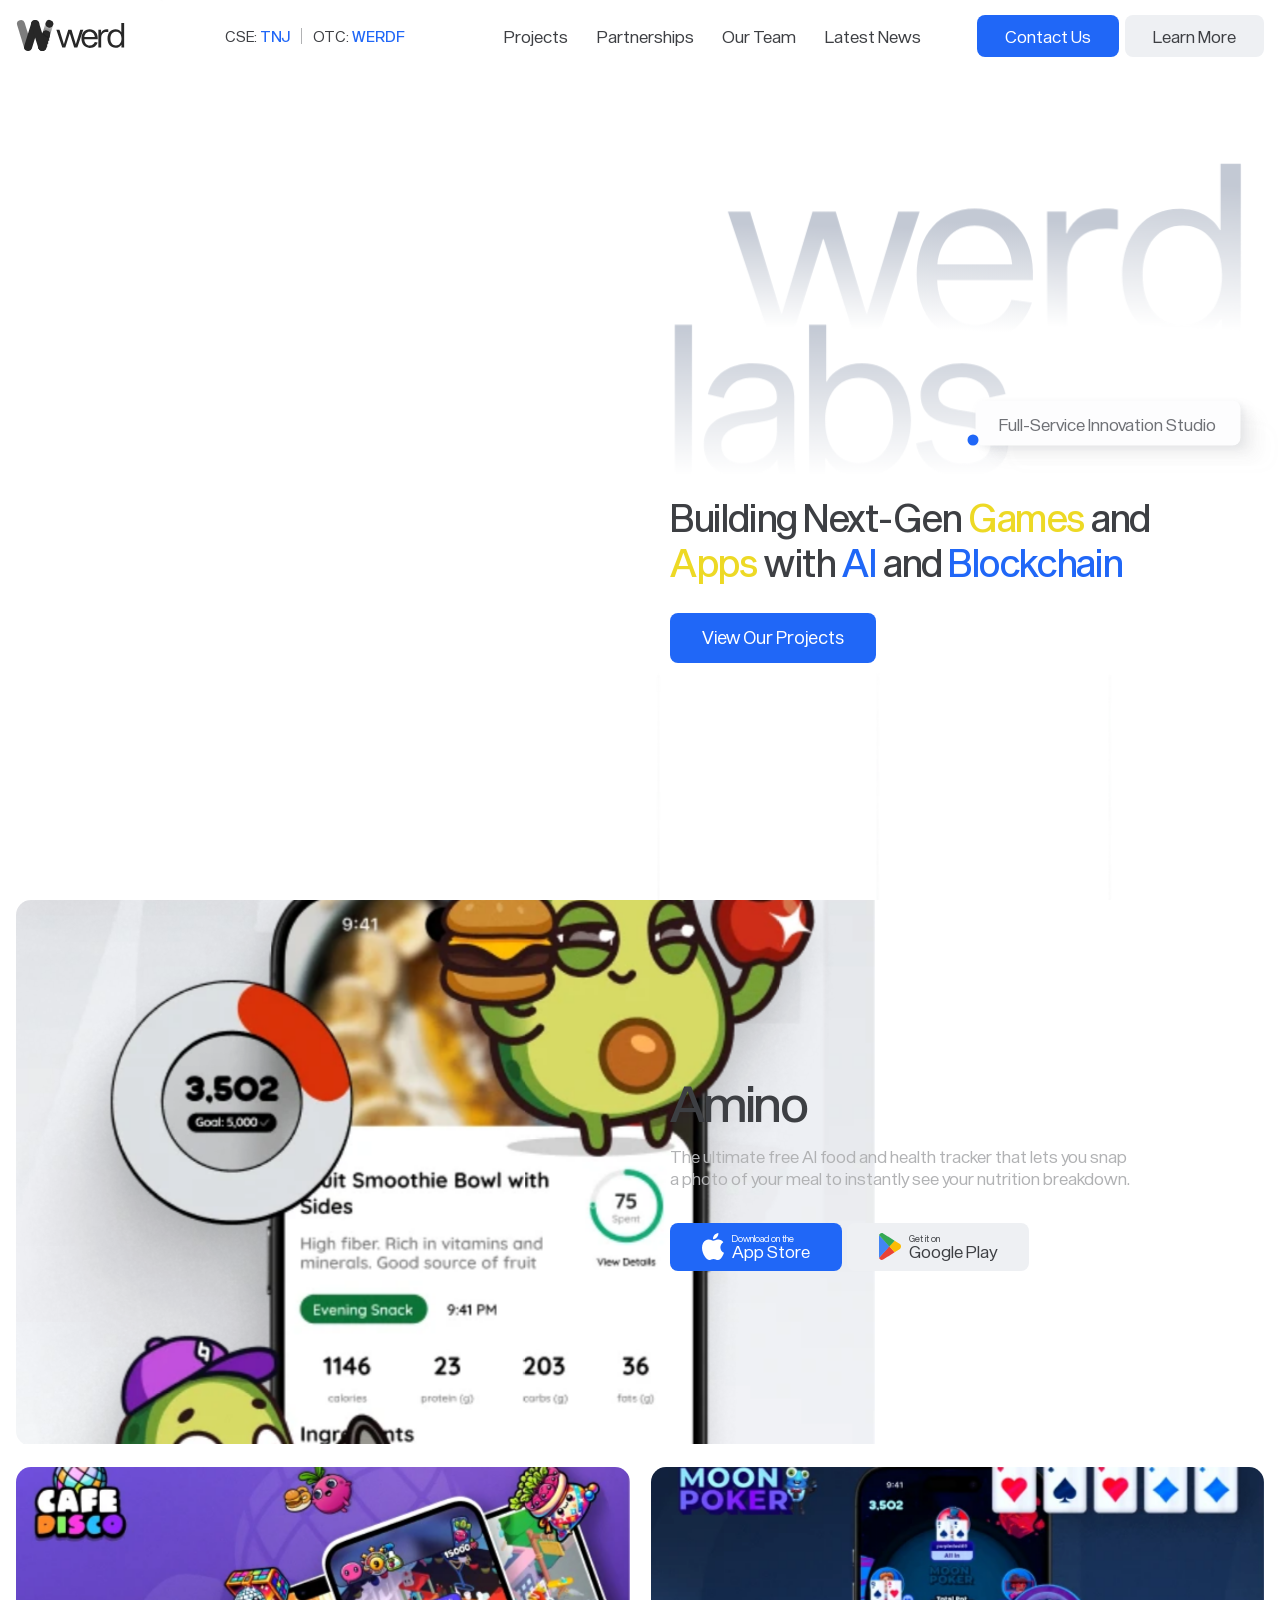
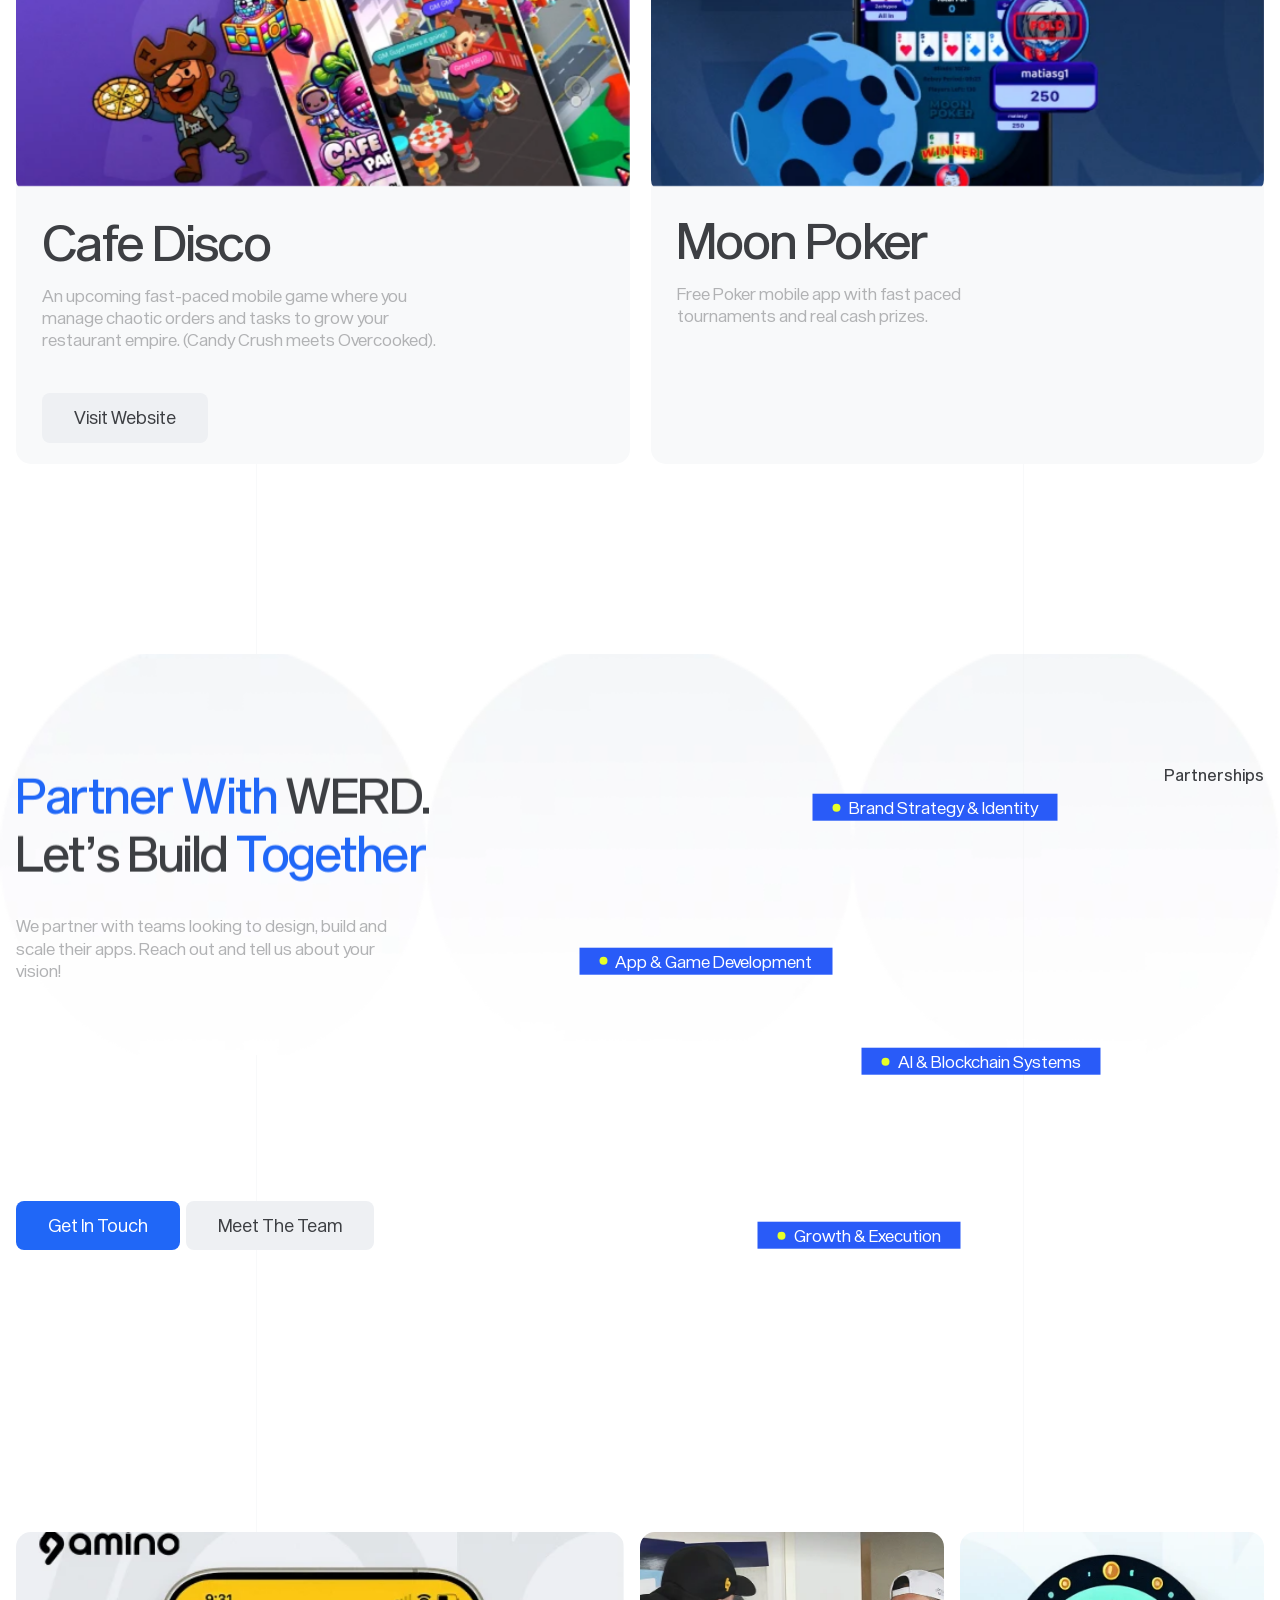
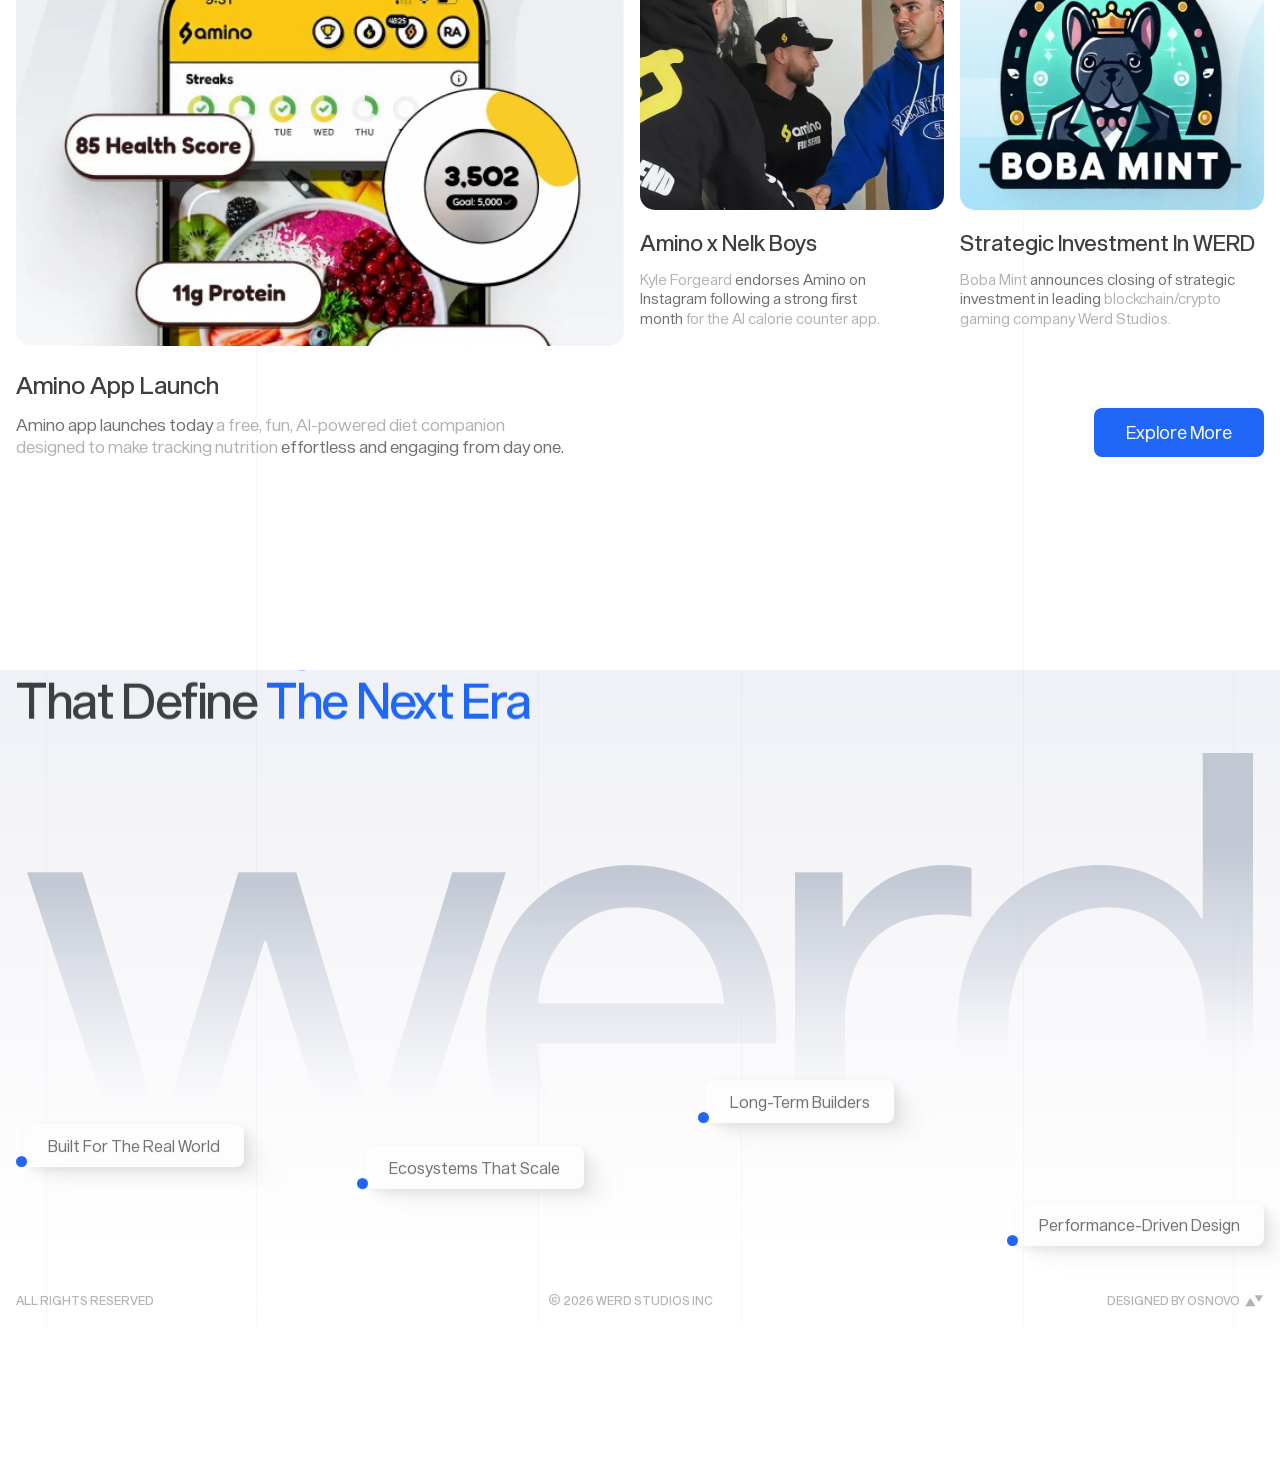
==== index.html @ 89e010f2 "Enhance navigation and project links in index.html by adding scroll-to attributes and updating exter" ====
<!DOCTYPE html>
<html lang="en">
	<head>
		<meta charset="UTF-8">
		<meta name="viewport" content="width=device-width, initial-scale=1.0">
		<link rel="preload" href="./assets/fonts/SequelSansRoman.woff2" as="font" type="font/woff2" crossorigin="anonymous">
		<link rel="preload" href="./assets/fonts/SequelSansBookObl.woff2" as="font" type="font/woff2" crossorigin="anonymous">
		<link rel="preload" href="./assets/fonts/SequelSansBook.woff2" as="font" type="font/woff2" crossorigin="anonymous">
		<link rel="icon" type="image/x-icon" href="./assets/img/favicon/favicon.ico">
		<link rel="icon" type="image/png" sizes="16x16" href="./assets/img/favicon/favicon-16x16.png">
		<link rel="icon" type="image/png" sizes="32x32" href="./assets/img/favicon/favicon-32x32.png">
		<link rel="apple-touch-icon" href="./assets/img/favicon/apple-touch-icon.png">
		<link rel="icon" type="image/png" sizes="192x192" href="./assets/img/favicon/android-chrome-192x192.png">
		<link rel="icon" type="image/png" sizes="512x512" href="./assets/img/favicon/android-chrome-512x512.png">
		<link rel="manifest" href="./assets/img/favicon/site.webmanifest">
		<title>Werd - Main Page</title>
		<style>
			body {
      opacity: 0;
      visibility: hidden;
    }

    [data-fls-loaded] body {
      animation: show-body 0.45s ease 0.2s forwards;
    }

    @keyframes show-body {
      0% {
        opacity: 0;
        visibility: hidden;
      }
      100% {
        opacity: 1;
        visibility: visible;
      }
    }
		</style>
		<script type="module" crossorigin="" src="./js/index.min.js?v=1772284453776"></script>
		<link rel="modulepreload" crossorigin="" href="./js/splitText.min.js?v=1772284453776">
		<link rel="modulepreload" crossorigin="" href="./js/common.min.js?v=1772284453776">
		<link rel="modulepreload" crossorigin="" href="./js/main.min.js?v=1772284453776">
		<link rel="stylesheet" crossorigin="" href="./css/main.min.css?v=1772284453776">
		<link rel="stylesheet" crossorigin="" href="./css/index.min.css?v=1772284453776">
	</head>
	<body>
		<div class="wrapper">
			<header data-fls-header="" data-fls-header-scroll="" class="header">
				<div class="header__container">
					<a href="../" class="header__logo">
						<img src="./assets/img/header-logo.svg" alt="Werd">
					</a>
					<div class="header__stock-tickers">
						<div class="header__stock-ticker">
							CSE:
							<span class="blue">TNJ</span>
						</div>
						<span class="header__stock-tickers-border"></span>
						<div class="header__stock-ticker">
							OTC:
							<span class="blue">WERDF</span>
						</div>
					</div>
					<div class="header__main">
						<div class="header__menu menu">
							<button type="button" data-fls-menu="" class="menu__icon icon-menu">
								<div class="icon-menu__body">
									<span></span>
									<span></span>
									<span></span>
								</div>
							</button>
							<nav class="menu__body">
								<ul class="menu__list">
									<li class="menu__item">
										<a href="#" data-fls-scrollto=".projects" data-fls-scrollto-header="" class="menu__link" data-split-text="">Projects</a>
									</li>
									<li class="menu__item">
										<a href="#" data-fls-scrollto=".partner" data-fls-scrollto-header="" class="menu__link" data-split-text="">Partnerships</a>
									</li>
									<li class="menu__item">
										<a href="our-team.html" class="menu__link" data-split-text="">Our Team</a>
									</li>
									<li class="menu__item">
										<a href="#" class="menu__link" data-fls-scrollto=".news" data-split-text="">Latest News</a>
									</li>
								</ul>
								<div class="menu__mobile">
									<a href="#" class="menu__mobile-contact">
										<span>Contact Us</span>
										<svg xmlns="http://www.w3.org/2000/svg" width="9" height="9" viewbox="0 0 9 9" fill="none">
											<path d="M0.873646 7.9448L7.94471 0.87373M7.94471 0.87373V7.9448M7.94471 0.87373H0.873646" stroke="#3D3F43" stroke-width="1.74743" stroke-linecap="round" stroke-linejoin="round"></path>
										</svg>
									</a>
									<div class="menu__mobile-bottom">
										<a href="https://www.osnovo.net/" target="_blank" class="menu__mobile-bottom-link">Designed by osnovo</a>
										<a href="https://www.osnovo.net/" target="_blank" class="menu__mobile-bottom-icon-link">
											<svg xmlns="http://www.w3.org/2000/svg" width="20" height="16" viewbox="0 0 20 16" fill="none">
												<path d="M6.30834 5.69812L11.4468 14.2981H1.16992L6.30834 5.69812Z" fill="#B1B2B4"></path>
												<path d="M14.8365 10.1005L10.6218 3.15046L19.0511 3.15046L14.8365 10.1005Z" fill="#B1B2B4"></path>
											</svg>
										</a>
									</div>
								</div>
							</nav>
						</div>
						<div class="header__buttons">
							<a href="#" data-fls-scrollto=".projects" data-fls-scrollto-header="" class="header__button button small blue">
								<span>Contact Us</span>
							</a>
							<a href="#" data-fls-scrollto=".projects" data-fls-scrollto-header="" class="header__button button small grey">
								<span>Learn More</span>
							</a>
						</div>
					</div>
				</div>
			</header>
			<main class="page">
				<section class="hero" id="heroSection">
					<div class="hero__bg">
						<div class="hero__bg-video">
							<video id="heroAsciiVideo" muted autoplay loop playsinline="" webkit-playsinline="" disablepictureinpicture="" controlslist="nodownload nofullscreen noremoteplayback" src="./files/video/butterfly.mp4"></video>
						</div>
						<div class="hero__bg-image">
							<picture>
								<source srcset="./assets/img/main-page/hero/bg/bg-large.webp" media="(min-width: 1920.98px)">
								<source srcset="./assets/img/main-page/hero/bg/bg-1920.webp" media="(min-width: 767.98px)">
								<img alt="bg" src="./assets/img/main-page/hero/bg/bg-mob.webp">
							</picture>
						</div>
					</div>
					<div class="hero__container">
						<div class="hero__content">
							<div class="hero__logo">
								<div class="hero__logo-icon">
									<svg width="803" height="466" viewbox="0 0 803 466" fill="none" xmlns="http://www.w3.org/2000/svg">
										<path d="M691.989 76.4746C715.551 76.4746 735.97 87.4779 744.767 104.14H745.709V17.9998H772.098V245.611H746.966V220.461H746.023C737.541 238.066 716.179 249.384 691.989 249.384C648.322 249.384 617.535 215.431 617.535 162.929C617.535 110.428 648.322 76.4746 691.989 76.4746ZM696.387 227.692C726.546 227.692 747.594 203.484 747.594 162.929C747.594 122.689 726.546 98.4812 696.387 98.4812C664.972 98.4812 644.238 122.689 644.238 162.929C644.238 203.484 664.972 227.692 696.387 227.692Z" fill="url(#paint0_linear_355_826)"></path>
										<path d="M544.683 80.2502V108.544H545.626C554.108 89.3672 573.271 76.4776 597.775 76.4776C602.802 76.4776 608.456 77.1064 611.912 78.0495V103.514C608.456 102.886 602.173 102.257 596.204 102.257C567.617 102.257 545.94 119.233 545.94 159.788V245.614H519.865V80.2502H544.683Z" fill="url(#paint1_linear_355_826)"></path>
										<path d="M473.316 195.313L500.019 198.772C492.166 222.664 471.746 249.701 425.565 249.701C380.641 249.701 349.854 215.434 349.854 163.247C349.854 110.745 380.013 76.4775 425.565 76.4775C471.432 76.4775 504.418 111.059 501.276 169.534H376.557C377.5 203.487 396.663 227.695 425.565 227.695C455.41 227.695 468.604 209.46 473.316 195.313ZM425.565 98.4842C396.349 98.4842 379.385 121.748 376.872 148.785H474.259C472.06 121.748 455.096 98.4842 425.565 98.4842Z" fill="url(#paint2_linear_355_826)"></path>
										<path d="M353.751 80.2471L298.775 245.611H269.558L228.719 116.086H227.776L186.936 245.611H158.977L104 80.2471H132.902L173.428 213.23H174.37L214.268 80.2471H244.426L284.324 213.23H285.266L325.792 80.2471H353.751Z" fill="url(#paint3_linear_355_826)"></path>
										<path d="M34.876 227.586H57.2785V423H34.876V227.586ZM194.359 423L172.226 423.27C170.337 420.841 168.717 413.553 168.447 403.027C157.651 420.571 134.979 426.509 117.974 426.509C93.1427 426.509 72.6296 410.314 72.6296 384.403C72.6296 353.094 97.7311 343.107 132.549 339.328C161.43 335.819 167.908 332.041 167.908 322.054C167.908 307.209 158.731 296.682 135.518 296.682C120.134 296.682 104.479 303.43 98.8108 323.134L78.0277 318.275C84.5056 291.284 107.988 277.789 136.328 277.789C175.465 277.789 190.58 296.952 190.58 321.514V390.341C190.58 407.075 191.12 415.712 194.359 423ZM167.908 366.589V347.155C163.319 352.284 146.045 354.443 130.39 356.602C115.005 358.762 95.5718 365.779 95.5718 384.403C95.5718 399.518 106.098 407.885 122.293 407.885C141.187 407.885 167.908 398.438 167.908 366.589ZM278.583 277.789C316.1 277.789 342.551 307.209 342.551 352.014C342.551 397.089 316.1 426.239 278.583 426.239C257.8 426.239 239.446 416.522 231.889 401.407H231.079V423H209.756V227.586H232.159V301.541H232.968C240.526 287.236 258.34 277.789 278.583 277.789ZM274.804 407.615C301.795 407.615 319.339 386.832 319.339 352.014C319.339 317.465 301.795 296.682 274.804 296.682C248.623 296.682 230.809 317.465 230.809 352.014C230.809 386.832 248.623 407.615 274.804 407.615ZM465.778 318.005L444.995 322.324C441.216 305.589 426.101 295.873 409.097 295.873C390.473 295.873 378.327 304.51 378.327 318.815C378.327 332.85 391.823 336.359 407.477 339.058L422.592 341.487C446.884 345.806 469.286 353.094 469.286 382.514C469.286 411.394 443.915 426.239 410.986 426.239C376.438 426.239 353.226 408.155 349.177 381.974L369.96 377.655C373.739 398.438 390.203 408.425 410.986 408.425C431.229 408.425 446.074 399.248 446.074 383.323C446.074 368.208 432.309 363.89 413.685 360.651L398.84 358.222C377.517 354.443 355.115 347.155 355.115 318.815C355.115 294.793 377.247 277.789 409.097 277.789C439.327 277.789 461.999 296.413 465.778 318.005Z" fill="url(#paint4_linear_355_826)"></path>
										<defs>
											<linearGradient id="paint0_linear_355_826" x1="693.215" y1="41.491" x2="683.364" y2="229.855" gradientunits="userSpaceOnUse">
												<stop stop-color="#C3C9D4"></stop>
												<stop offset="1" stop-color="white"></stop>
											</linearGradient>
											<linearGradient id="paint1_linear_355_826" x1="564.935" y1="93.6492" x2="556.109" y2="231.149" gradientunits="userSpaceOnUse">
												<stop stop-color="#C3C9D4"></stop>
												<stop offset="1" stop-color="white"></stop>
											</linearGradient>
											<linearGradient id="paint2_linear_355_826" x1="424.098" y1="94.064" x2="418.463" y2="235.242" gradientunits="userSpaceOnUse">
												<stop stop-color="#C3C9D4"></stop>
												<stop offset="1" stop-color="white"></stop>
											</linearGradient>
											<linearGradient id="paint3_linear_355_826" x1="226.288" y1="97.0356" x2="223.167" y2="231.951" gradientunits="userSpaceOnUse">
												<stop stop-color="#C3C9D4"></stop>
												<stop offset="1" stop-color="white"></stop>
											</linearGradient>
											<linearGradient id="paint4_linear_355_826" x1="249.5" y1="226.181" x2="249.5" y2="422.286" gradientunits="userSpaceOnUse">
												<stop stop-color="#C3C9D4"></stop>
												<stop offset="1" stop-color="white"></stop>
											</linearGradient>
										</defs>
									</svg>
								</div>
								<div class="hero__logo-label">
									<div class="hero__logo-label-circle"></div>
									<div class="hero__logo-label-card">Full-Service Innovation Studio</div>
								</div>
							</div>
							<div class="hero__content-info">
								<h1 class="hero__title" data-each-word-animate="">
									<span class="hero__title-row">
										<span>Building</span>
										<span>Next-Gen</span>
										<span class="yellow">Games</span>
										<span>and</span>
									</span>
									<span class="hero__title-row">
										<span class="yellow">Apps</span>
										<span>with</span>
										<span class="blue">AI</span>
										<span>and</span>
										<span class="blue">Blockchain</span>
									</span>
								</h1>
								<a href="#" data-fls-scrollto=".projects" data-fls-scrollto-header="" class="hero__button button blue">
									<span>View Our Projects</span>
								</a>
							</div>
						</div>
					</div>
				</section>
				<section class="projects" id="projectsSection">
					<div class="projects__container">
						<div class="projects__items">
							<article class="projects__item main-item-projects" data-fls-watcher-threshold="0.25" data-fls-watcher-once="" data-fls-watcher="">
								<a href="https://aminoapp.com" target="_blank" class="main-item-projects__image" data-link-cursor-item="" data-fls-parallax-parent="">
									<div class="main-item-projects__image-wrapper">
										<div class="main-item-projects__image-bg">
											<picture>
												<source srcset="./assets/img/main-page/projects/amino-bg_large.webp" media="(min-width: 1920.98px)">
												<source srcset="./assets/img/main-page/projects/amino-bg_1920.webp" media="(min-width: 767.98px)">
												<img alt="amino-bg" data-fls-parallax="" data-fls-parallax-coefficient="40" src="./assets/img/main-page/projects/amino-bg_mob.webp">
											</picture>
										</div>
										<div class="main-item-projects__image-content">
											<picture>
												<source srcset="./assets/img/main-page/projects/amino-content_large.webp" media="(min-width: 1920.98px)">
												<source srcset="./assets/img/main-page/projects/amino-content_1920.webp" media="(min-width: 767.98px)">
												<img alt="amino-content" data-fls-parallax="" data-fls-parallax-coefficient="20" src="./assets/img/main-page/projects/amino-content_mob.webp">
											</picture>
										</div>
									</div>
								</a>
								<div class="main-item-projects__content">
									<h2 class="main-item-projects__content-title project-title">Amino</h2>
									<p class="main-item-projects__content-text project-text">
										The ultimate free AI food and health tracker that lets you snap a
            photo of your meal to instantly see your nutrition breakdown.
									</p>
									<div class="main-item-projects__content-buttons">
										<a href="https://apps.apple.com/ca/app/amino-ai-calorie-tracker/id6670493968" target="_blank" class="main-item-projects__content-button app-store">
											<div class="main-item-projects__content-button-icon">
												<img src="./assets/img/main-page/projects/Apple-store-icon.svg" alt="App Store">
											</div>
											<div class="main-item-projects__content-button-info">
												<span>Download on the</span>
												<span>App Store</span>
											</div>
										</a>
										<a href="https://play.google.com/store/apps/details?id=com.aminomove&hl=en_CA" target="_blank" class="main-item-projects__content-button google-play">
											<div class="main-item-projects__content-button-icon">
												<img src="./assets/img/main-page/projects/Google-play-icon.svg" alt="App Store">
											</div>
											<div class="main-item-projects__content-button-info">
												<span>Get it on</span>
												<span>Google Play</span>
											</div>
										</a>
									</div>
								</div>
							</article>
							<article class="projects__item item-projects" data-fls-watcher-threshold="0.35" data-fls-watcher-once="" data-fls-watcher="">
								<a href="https://cafedisco.com" target="_blank" class="item-projects__image" data-link-cursor-item="" data-fls-parallax-parent="">
									<div class="item-projects__image-wrapper">
										<picture>
											<source srcset="./assets/img/main-page/projects/cafe-disco_large.webp" media="(min-width: 1920.98px)">
											<source srcset="./assets/img/main-page/projects/cafe-disco_1920.webp" media="(min-width: 767.98px)">
											<img alt="Cafe disco" data-fls-parallax="" data-fls-parallax-coefficient="20" src="./assets/img/main-page/projects/cafe-disco_mob.webp">
										</picture>
									</div>
								</a>
								<div class="item-projects__content">
									<h2 class="item-projects__content-title project-title">Cafe disco</h2>
									<p class="item-projects__content-text project-text">
										An upcoming fast-paced mobile game where you manage chaotic orders
            and tasks to grow your restaurant empire. (Candy Crush meets
            Overcooked).
									</p>
									<a href="https://cafedisco.com" target="_blank" class="item-projects__content-button button grey">
										<span>Visit Website</span>
									</a>
								</div>
							</article>
							<article class="projects__item item-projects" data-fls-watcher-threshold="0.35" data-fls-watcher-once="" data-fls-watcher="">
								<div class="item-projects__image" data-fls-parallax-parent="" style="cursor: default;">
									<div class="item-projects__image-wrapper">
										<picture>
											<source srcset="./assets/img/main-page/projects/moon-poker_large.webp" media="(min-width: 1920.98px)">
											<source srcset="./assets/img/main-page/projects/moon-poker_1920.webp" media="(min-width: 767.98px)">
											<img alt="Moon Poker" data-fls-parallax="" data-fls-parallax-coefficient="20" src="./assets/img/main-page/projects/moon-poker_mob.webp">
										</picture>
									</div>
								</div>
								<div class="item-projects__content">
									<h2 class="item-projects__content-title project-title">Moon Poker</h2>
									<p class="item-projects__content-text project-text">
										Free Poker mobile app with fast paced
										<br>
										tournaments and real cash prizes.
									</p>
									<a href="#" target="_blank" class="item-projects__content-button button grey" style="display: none;">
										<span>Visit Website</span>
									</a>
								</div>
							</article>
						</div>
					</div>
				</section>
				<section class="partner" id="partnerSection">
					<div class="partner__bg">
						<picture>
							<source srcset="./assets/img/main-page/partner/bg-large.webp" media="(min-width: 1920.98px)">
							<source srcset="./assets/img/main-page/partner/bg-1920.webp" media="(min-width: 767.98px)">
							<img alt="bg" src="./assets/img/main-page/partner/bg-mob.webp">
						</picture>
					</div>
					<div class="partner__container">
						<div class="partner__content">
							<div class="partner__content-header">
								<h2 class="partner__content-header-title header-title animate" data-each-word-animate="" data-fls-watcher-threshold="0.65" data-fls-watcher-once="" data-fls-watcher="">
									<span class="header-title__row">
										<span class="blue">Partner</span>
										<span class="blue">With</span>
										<span>WERD.</span>
									</span>
									<span class="header-title__row">
										<span>Let’s</span>
										<span>Build</span>
										<span class="blue">Together</span>
									</span>
								</h2>
								<p class="partner__content-header-text header-text" data-fls-watcher-threshold="0.95" data-fls-watcher-once="" data-fls-watcher="">
									We partner with teams looking to design, build and scale their apps.
          Reach out and tell us about your vision!
								</p>
							</div>
							<div class="partner__content-buttons" data-fls-watcher-threshold="0.95" data-fls-watcher-once="" data-fls-watcher="">
								<a href="#" class="partner__content-button button blue">
									<span>Get in Touch</span>
								</a>
								<a href="our-team.html" class="partner__content-button button grey">
									<span>Meet the team</span>
								</a>
							</div>
						</div>
						<div class="partner__image">
							<div class="partner__image-bg">
								<video muted autoplay loop playsinline="" webkit-playsinline="" disablepictureinpicture="" controlslist="nodownload nofullscreen noremoteplayback" src="./files/video/partners.mp4"></video>
							</div>
							<div class="partner__image-items">
								<div class="partner__image-item">
									<span></span>
									<span>Brand Strategy & Identity</span>
								</div>
								<div class="partner__image-item">
									<span></span>
									<span>App & Game Development</span>
								</div>
								<div class="partner__image-item">
									<span></span>
									<span>AI & Blockchain Systems</span>
								</div>
								<div class="partner__image-item">
									<span></span>
									<span>Growth & Execution</span>
								</div>
							</div>
						</div>
						<h3 class="partner__sub-title header-sub-title" data-fls-watcher-threshold="0.95" data-fls-watcher-once="" data-fls-watcher="">Partnerships</h3>
					</div>
				</section>
				<section class="news" id="newsSection" data-fls-watcher="navigator">
					<div class="news__container" data-fls-watcher-threshold="0.25" data-fls-watcher-once="" data-fls-watcher="">
						<article class="news__item item-news large" data-fls-watcher-threshold="0.35" data-fls-watcher-once="" data-fls-watcher="">
							<a href="#" class="item-news__image" data-link-cursor-item="">
								<picture>
									<source srcset="./assets/img/main-page/news/01-large.webp" media="(min-width: 1920.98px)">
									<source srcset="./assets/img/main-page/news/01-1920.webp" media="(min-width: 767.98px)">
									<img alt="Amino App Launch" src="./assets/img/main-page/news/01-mob.webp">
								</picture>
							</a>
							<div class="item-news__info">
								<h3>
									<a href="#" target="_blank">Amino App Launch</a>
								</h3>
								<p>
									<span>Amino app launches today</span>
									a free, fun, AI-powered diet
          companion designed to make tracking nutrition
									<span>effortless and engaging from day one.</span>
								</p>
							</div>
						</article>
						<div class="news__body">
							<div class="news__items-grid-2">
								<article class="news__item item-news small" data-fls-watcher-threshold="0.45" data-fls-watcher-once="" data-fls-watcher="">
									<a href="#" class="item-news__image" data-link-cursor-item="">
										<picture>
											<source srcset="./assets/img/main-page/news/02-large.webp" media="(min-width: 1920.98px)">
											<source srcset="./assets/img/main-page/news/02-1920.webp" media="(min-width: 767.98px)">
											<img alt="Amino x Nelk Boys" src="./assets/img/main-page/news/02-mob.webp">
										</picture>
									</a>
									<div class="item-news__info">
										<h3>
											<a href="#" target="_blank">Amino <span style="text-transform: lowercase;">x</span> Nelk Boys</a>
										</h3>
										<p>
											Kyle Forgeard
											<span>endorses Amino on Instagram following a strong first
                month</span>
											for the AI calorie counter app.
										</p>
									</div>
								</article>
								<article class="news__item item-news small" data-fls-watcher-threshold="0.45" data-fls-watcher-once="" data-fls-watcher="">
									<a href="#" class="item-news__image" data-link-cursor-item="">
										<picture>
											<source srcset="./assets/img/main-page/news/03-large.webp" media="(min-width: 1920.98px)">
											<source srcset="./assets/img/main-page/news/03-1920.webp" media="(min-width: 767.98px)">
											<img alt="Strategic Investment in WERD" src="./assets/img/main-page/news/03-mob.webp">
										</picture>
									</a>
									<div class="item-news__info">
										<h3>
											<a href="#" target="_blank">Strategic Investment in WERD</a>
										</h3>
										<p>
											Boba Mint
											<span>announces closing of strategic investment in leading</span>
											blockchain/crypto gaming company Werd Studios.
										</p>
									</div>
								</article>
							</div>
							<a href="news.html" class="news__button button blue" data-fls-watcher-threshold="0.95" data-fls-watcher-once="" data-fls-watcher="">
								<span>Explore more</span>
							</a>
						</div>
					</div>
				</section>
				<span id="cursorDecor" class="hidden">
					<svg xmlns="http://www.w3.org/2000/svg" width="46" height="46" viewbox="0 0 46 46" fill="none">
						<path d="M15.1796 31.1784L31.1785 15.1795M31.1785 15.1795L31.1785 30.5384M31.1785 15.1795L15.8195 15.1795" stroke="#3D3F43" stroke-width="2" stroke-linecap="round" stroke-linejoin="round"></path>
					</svg>
				</span>
			</main>
			<footer data-fls-footer="" class="footer">
				<div class="footer__lines">
					<span></span>
					<span></span>
					<span></span>
					<span></span>
				</div>
				<div class="footer__bg">
					<div class="footer__werd" data-fls-watcher-threshold="0.45" data-fls-watcher-once="" data-fls-watcher="">
						<div class="footer__werd-pc">
							<svg id="footerWerdLogo" width="1840" height="666" viewbox="0 0 1840 666" fill="none" xmlns="http://www.w3.org/2000/svg">
								<path class="fourth" d="M1609.17 168.081C1676.94 168.081 1735.68 199.71 1760.98 247.604H1763.69V0H1839.6V654.252H1767.31V581.959H1764.6C1740.2 632.564 1678.75 665.096 1609.17 665.096C1483.56 665.096 1395 567.501 1395 416.589C1395 265.677 1483.56 168.081 1609.17 168.081ZM1621.82 602.743C1708.57 602.743 1769.12 533.161 1769.12 416.589C1769.12 300.92 1708.57 231.338 1621.82 231.338C1531.45 231.338 1471.81 300.92 1471.81 416.589C1471.81 533.161 1531.45 602.743 1621.82 602.743Z" fill="url(#paint0_linear_38_339)"></path>
								<path class="third" d="M1223.39 178.925V260.255H1226.1C1250.5 205.131 1305.62 168.081 1376.11 168.081C1390.57 168.081 1406.83 169.888 1416.77 172.599V245.796C1406.83 243.989 1388.76 242.181 1371.59 242.181C1289.36 242.181 1227 290.979 1227 407.552V654.252H1152V178.925H1223.39Z" fill="url(#paint1_linear_38_339)"></path>
								<path class="second" d="M1043.14 509.666L1119.95 519.606C1097.36 588.285 1038.62 666 905.783 666C776.559 666 688 567.5 688 417.492C688 266.58 774.752 168.081 905.783 168.081C1037.72 168.081 1132.6 267.484 1123.57 435.565H764.811C767.522 533.161 822.646 602.743 905.783 602.743C991.631 602.743 1029.58 550.331 1043.14 509.666ZM905.783 231.338C821.742 231.338 772.944 298.209 765.715 375.924H1045.85C1039.52 298.209 990.727 231.338 905.783 231.338Z" fill="url(#paint2_linear_38_339)"></path>
								<path class="first" d="M718.412 178.926L560.271 654.253H476.231L358.754 281.943H356.043L238.567 654.253H158.141L0 178.926H83.137L199.71 561.175H202.421L317.186 178.926H403.938L518.703 561.175H521.414L637.986 178.926H718.412Z" fill="url(#paint3_linear_38_339)"></path>
								<defs>
									<linearGradient id="paint0_linear_38_339" x1="1617.3" y1="0" x2="1617.3" y2="665.096" gradientunits="userSpaceOnUse">
										<stop offset="0.190527" stop-color="#C1C7D3"></stop>
										<stop offset="0.494506" stop-color="#CBD1DC" stop-opacity="0.5"></stop>
										<stop offset="0.582192" stop-color="#D0D6E1" stop-opacity="0.25"></stop>
										<stop offset="0.677673" stop-color="#D5DBE6" stop-opacity="0"></stop>
									</linearGradient>
									<linearGradient id="paint1_linear_38_339" x1="1284.39" y1="168.081" x2="1284.39" y2="654.252" gradientunits="userSpaceOnUse">
										<stop offset="0.0164739" stop-color="#C1C7D3"></stop>
										<stop offset="0.371582" stop-color="#CBD1DC" stop-opacity="0.5"></stop>
										<stop offset="0.549136" stop-color="#D0D6E1" stop-opacity="0.25"></stop>
										<stop offset="0.726689" stop-color="#D5DBE6" stop-opacity="0"></stop>
									</linearGradient>
									<linearGradient id="paint2_linear_38_339" x1="906.08" y1="168.081" x2="906.08" y2="666" gradientunits="userSpaceOnUse">
										<stop offset="0.0164739" stop-color="#C1C7D3"></stop>
										<stop offset="0.371582" stop-color="#CBD1DC" stop-opacity="0.5"></stop>
										<stop offset="0.549136" stop-color="#D0D6E1" stop-opacity="0.25"></stop>
										<stop offset="0.726689" stop-color="#D5DBE6" stop-opacity="0"></stop>
									</linearGradient>
									<linearGradient id="paint3_linear_38_339" x1="359.206" y1="178.926" x2="359.206" y2="654.253" gradientunits="userSpaceOnUse">
										<stop offset="0.0164739" stop-color="#C1C7D3"></stop>
										<stop offset="0.371582" stop-color="#CBD1DC" stop-opacity="0.5"></stop>
										<stop offset="0.549136" stop-color="#D0D6E1" stop-opacity="0.25"></stop>
										<stop offset="0.726689" stop-color="#D5DBE6" stop-opacity="0"></stop>
									</linearGradient>
								</defs>
							</svg>
						</div>
						<div class="footer__werd-mob">
							<svg width="393" height="148" viewbox="0 0 393 148" fill="none" xmlns="http://www.w3.org/2000/svg">
								<path d="M345.785 37.2521C360.806 37.2521 373.824 44.2619 379.432 54.8768H380.033V0H396.856V145.003H380.834V128.98H380.233C374.825 140.196 361.206 147.406 345.785 147.406C317.946 147.406 298.318 125.776 298.318 92.3292C298.318 58.8824 317.946 37.2521 345.785 37.2521ZM348.589 133.587C367.816 133.587 381.234 118.165 381.234 92.3292C381.234 66.6933 367.816 51.2717 348.589 51.2717C328.561 51.2717 315.342 66.6933 315.342 92.3292C315.342 118.165 328.561 133.587 348.589 133.587Z" fill="url(#paint0_linear_93_675)"></path>
								<path d="M260.285 39.6553V57.6805H260.886C266.293 45.4635 278.511 37.252 294.132 37.252C297.337 37.252 300.942 37.6525 303.145 38.2534V54.4761C300.942 54.0755 296.936 53.6749 293.131 53.6749C274.905 53.6749 261.086 64.4901 261.086 90.3262V145.003H244.463V39.6553H260.285Z" fill="url(#paint1_linear_93_675)"></path>
								<path d="M220.335 112.958L237.359 115.161C232.352 130.382 219.334 147.606 189.893 147.606C161.252 147.606 141.625 125.776 141.625 92.5293C141.625 59.0825 160.852 37.252 189.893 37.252C219.133 37.252 240.163 59.2828 238.16 96.5349H158.649C159.25 118.165 171.467 133.587 189.893 133.587C208.919 133.587 217.331 121.97 220.335 112.958ZM189.893 51.2716C171.266 51.2716 160.451 66.0923 158.849 83.3164H220.936C219.534 66.0923 208.719 51.2716 189.893 51.2716Z" fill="url(#paint2_linear_93_675)"></path>
								<path d="M148.366 39.6562L113.317 145.004H94.6913L68.6548 62.4882H68.054L42.0175 145.004H24.1926L-10.8564 39.6562H7.56934L33.4055 124.375H34.0063L59.4419 39.6562H78.6688L104.104 124.375H104.705L130.541 39.6562H148.366Z" fill="url(#paint3_linear_93_675)"></path>
								<defs>
									<linearGradient id="paint0_linear_93_675" x1="347.587" y1="0" x2="347.587" y2="147.406" gradientunits="userSpaceOnUse">
										<stop offset="0.190527" stop-color="#C1C7D3"></stop>
										<stop offset="0.494506" stop-color="#CBD1DC" stop-opacity="0.5"></stop>
										<stop offset="0.640313" stop-color="#D0D6E1" stop-opacity="0.25"></stop>
										<stop offset="0.76302" stop-color="#D5DBE6" stop-opacity="0"></stop>
									</linearGradient>
									<linearGradient id="paint1_linear_93_675" x1="273.804" y1="37.252" x2="273.804" y2="145.003" gradientunits="userSpaceOnUse">
										<stop offset="0.0164739" stop-color="#C1C7D3"></stop>
										<stop offset="0.461571" stop-color="#CBD1DC" stop-opacity="0.5"></stop>
										<stop offset="0.713371" stop-color="#D0D6E1" stop-opacity="0.25"></stop>
										<stop offset="0.850717" stop-color="#D5DBE6" stop-opacity="0"></stop>
									</linearGradient>
									<linearGradient id="paint2_linear_93_675" x1="189.958" y1="37.252" x2="189.958" y2="147.606" gradientunits="userSpaceOnUse">
										<stop offset="0.0164739" stop-color="#C1C7D3"></stop>
										<stop offset="0.388667" stop-color="#CBD1DC" stop-opacity="0.5"></stop>
										<stop offset="0.723483" stop-color="#D0D6E1" stop-opacity="0.25"></stop>
										<stop offset="0.933504" stop-color="#D5DBE6" stop-opacity="0"></stop>
									</linearGradient>
									<linearGradient id="paint3_linear_93_675" x1="68.755" y1="39.6562" x2="68.755" y2="145.004" gradientunits="userSpaceOnUse">
										<stop offset="0.0164739" stop-color="#C1C7D3"></stop>
										<stop offset="0.49221" stop-color="#CBD1DC" stop-opacity="0.5"></stop>
										<stop offset="0.628786" stop-color="#D0D6E1" stop-opacity="0.25"></stop>
										<stop offset="0.757559" stop-color="#D5DBE6" stop-opacity="0"></stop>
									</linearGradient>
								</defs>
							</svg>
						</div>
					</div>
					<div id="footerAsciiBox" class="footer__bg-bg">
						<video muted autoplay loop playsinline="" webkit-playsinline="" disablepictureinpicture="" controlslist="nodownload nofullscreen noremoteplayback" src="./files/video/footer.mp4"></video>
					</div>
				</div>
				<div class="footer__container">
					<div class="footer__main">
						<div class="footer__header">
							<h2 class="footer__header-title header-title animate" data-each-word-animate="" data-fls-watcher-threshold="0.65" data-fls-watcher-once="" data-fls-watcher="">
								<span class="header-title__row">
									<span>We</span>
									<span>Create</span>
									<span class="blue">Digital</span>
									<span>Products</span>
								</span>
								<span class="header-title__row">
									<span>That</span>
									<span>Define</span>
									<span class="blue">The</span>
									<span class="blue">Next</span>
									<span class="blue">Era</span>
								</span>
							</h2>
							<h3 class="footer__header-sub-title header-sub-title">Scroll Ended</h3>
						</div>
						<ul class="footer__menu">
							<li class="footer__menu-item">
								<a href="#" data-fls-scrollto=".projects" data-fls-scrollto-header="" class="footer__menu-link">Projects</a>
							</li>
							<li class="footer__menu-item">
								<a href="#" data-fls-scrollto=".partner" data-fls-scrollto-header="" class="footer__menu-link">Partnerships</a>
							</li>
							<li class="footer__menu-item">
								<a href="our-team.html" class="footer__menu-link">Our Team</a>
							</li>
							<li class="footer__menu-item">
								<a href="#" data-fls-scrollto=".news" class="footer__menu-link">Latest News</a>
							</li>
						</ul>
						<div class="footer__items">
							<div class="footer__item">
								<div class="footer__item-circle"></div>
								<div class="footer__item-card">Built For The Real World</div>
							</div>
							<div class="footer__item">
								<div class="footer__item-circle"></div>
								<div class="footer__item-card">Ecosystems That Scale</div>
							</div>
							<div class="footer__item">
								<div class="footer__item-circle"></div>
								<div class="footer__item-card">Long-Term Builders</div>
							</div>
							<div class="footer__item">
								<div class="footer__item-circle"></div>
								<div class="footer__item-card">Performance-Driven Design</div>
							</div>
						</div>
					</div>
					<div class="footer__bottom">
						<div class="footer__bottom-pc">
							<div class="footer__bottom-text">
								<span>All rights reserved</span>
							</div>
							<div class="footer__bottom-text">
								<svg xmlns="http://www.w3.org/2000/svg" width="11" height="11" viewbox="0 0 11 11" fill="none">
									<path d="M5.50742 11C2.4197 11 0 8.57332 0 5.49273C0 2.41215 2.4197 0 5.50742 0C8.5803 0 11 2.41215 11 5.49273C11 8.57332 8.5803 11 5.50742 11ZM5.50742 9.9247C7.95682 9.9247 9.82726 8.00661 9.82726 5.49273C9.82726 2.97886 7.95682 1.0753 5.50742 1.0753C3.04319 1.0753 1.15789 2.99339 1.15789 5.49273C1.15789 8.00661 3.04319 9.9247 5.50742 9.9247ZM2.7166 5.50727C2.7166 3.82166 3.88934 2.63012 5.53711 2.63012C7.02159 2.63012 8.06073 3.44386 8.22402 4.75165H6.82861C6.66532 4.14135 6.24966 3.8362 5.58165 3.8362C4.7058 3.8362 4.09717 4.50462 4.09717 5.49273C4.09717 6.50991 4.67611 7.14927 5.53711 7.14927C6.23482 7.14927 6.68016 6.84412 6.84346 6.24835H8.22402C8.06073 7.51255 6.97706 8.36988 5.53711 8.36988C3.84481 8.36988 2.7166 7.22193 2.7166 5.50727Z" fill="#B1B2B4"></path>
								</svg>
								<span>2026 WERD Studios Inc</span>
							</div>
							<a href="https://www.osnovo.net/" target="_blank" class="footer__bottom-link">
								<span>Designed by osnovo</span>
								<svg xmlns="http://www.w3.org/2000/svg" width="20" height="16" viewbox="0 0 20 16" fill="none">
									<path d="M6.30834 5.69824L11.4468 14.2982H1.16992L6.30834 5.69824Z" fill="#B1B2B4"></path>
									<path d="M14.8365 10.1006L10.6218 3.15058L19.0511 3.15058L14.8365 10.1006Z" fill="#B1B2B4"></path>
								</svg>
							</a>
						</div>
						<div class="footer__bottom-mobile">
							<div class="footer__bottom-mobile-osnovo">
								<a href="https://www.osnovo.net/" target="_blank" class="footer__bottom-mobile-text-link">Designed by osnovo</a>
								<a href="https://www.osnovo.net/" target="_blank" class="footer__bottom-mobile-icon-link">
									<svg xmlns="http://www.w3.org/2000/svg" width="20" height="16" viewbox="0 0 20 16" fill="none">
										<path d="M6.30834 5.69824L11.4468 14.2982H1.16992L6.30834 5.69824Z" fill="#B1B2B4"></path>
										<path d="M14.8365 10.1006L10.6218 3.15058L19.0511 3.15058L14.8365 10.1006Z" fill="#B1B2B4"></path>
									</svg>
								</a>
							</div>
							<div class="footer__bottom-text">
								<svg xmlns="http://www.w3.org/2000/svg" width="11" height="11" viewbox="0 0 11 11" fill="none">
									<path d="M5.50742 11C2.4197 11 0 8.57332 0 5.49273C0 2.41215 2.4197 0 5.50742 0C8.5803 0 11 2.41215 11 5.49273C11 8.57332 8.5803 11 5.50742 11ZM5.50742 9.9247C7.95682 9.9247 9.82726 8.00661 9.82726 5.49273C9.82726 2.97886 7.95682 1.0753 5.50742 1.0753C3.04319 1.0753 1.15789 2.99339 1.15789 5.49273C1.15789 8.00661 3.04319 9.9247 5.50742 9.9247ZM2.7166 5.50727C2.7166 3.82166 3.88934 2.63012 5.53711 2.63012C7.02159 2.63012 8.06073 3.44386 8.22402 4.75165H6.82861C6.66532 4.14135 6.24966 3.8362 5.58165 3.8362C4.7058 3.8362 4.09717 4.50462 4.09717 5.49273C4.09717 6.50991 4.67611 7.14927 5.53711 7.14927C6.23482 7.14927 6.68016 6.84412 6.84346 6.24835H8.22402C8.06073 7.51255 6.97706 8.36988 5.53711 8.36988C3.84481 8.36988 2.7166 7.22193 2.7166 5.50727Z" fill="#B1B2B4"></path>
								</svg>
								<span>2026 WERD Studios Inc. All rights reserved</span>
							</div>
						</div>
					</div>
				</div>
			</footer>
		</div>
	</body>
</html>
---- css/main.min.css ----
@import"https://fonts.googleapis.com/css?family=Geist+Mono:100,200,300,regular,500,600,700,800,900&display=swap";*{padding:0;margin:0;border:0rem}*,*:before,*:after{box-sizing:border-box}*:before,*:after{display:inline-block}html,body{height:100%}body{line-height:1;scrollbar-gutter:stable;-ms-text-size-adjust:100%;-moz-text-size-adjust:100%;-webkit-text-size-adjust:100%;-webkit-font-smoothing:antialiased;-moz-osx-font-smoothing:grayscale}input,button,textarea{font-family:inherit;font-size:inherit;line-height:inherit;color:inherit;background-color:transparent}input,textarea{width:100%}label{display:inline-block}button,select,option{cursor:pointer}a{display:inline-block;color:inherit;text-decoration:none}ul li{list-style:none}img{max-width:100%;height:auto;vertical-align:middle}h1,h2,h3,h4,h5,h6{font-weight:inherit;font-size:inherit}address{font-style:normal}@font-face{font-family:SequelSansRoman;font-display:swap;src:url(../assets/fonts/SequelSansRoman.woff2) format("woff2");font-weight:400;font-style:normal}@font-face{font-family:SequelSansBookObl;font-display:swap;src:url(../assets/fonts/SequelSansBookObl.woff2) format("woff2");font-weight:400;font-style:normal}@font-face{font-family:SequelSansBook;font-display:swap;src:url(../assets/fonts/SequelSansBook.woff2) format("woff2");font-weight:400;font-style:normal}:root{--white: #fff;--black: #3d3f43;--blue: #2067f7;--blue-hover: #0552ee;--grey: #b1b2b4;--grey-accent: #6f7176;--grey-light: #eef0f3;--grey-light-hover: #e6e8ed;--yellow: #edd925}html,body{height:auto;min-height:100%}body{min-width:20rem;color:#000;font-family:SequelSansBook;font-size:1rem}[data-fls-scrolllock] body{overflow:hidden;touch-action:none;overscroll-behavior:none}.wrapper{min-height:100%;display:flex;flex-direction:column;overflow:clip}.wrapper>main{flex:1 1 auto}.wrapper>*{min-width:0}[class*=__container]{width:100%;margin:0 auto}*::selection{background-color:var(--black)!important;color:var(--white)!important}button,a,*{outline:none!important;-webkit-tap-highlight-color:transparent!important}.button{position:relative;z-index:2;flex-shrink:0;display:inline-flex;align-items:center;justify-content:center;overflow:hidden;transition:background-color .3s ease 0s}.button span{font-style:normal;font-family:SequelSansBook;font-weight:400;line-height:1.2;text-transform:capitalize;text-wrap:nowrap;white-space:nowrap}.button.blue{background-color:var(--blue)}.button.blue span{color:var(--white)}.button.grey{background-color:var(--grey-light)}.button.grey span{color:var(--black)}[data-split-text]{position:relative}[data-split-text] span{transition:color .3s ease}[data-split-text] span:nth-child(1){transition-delay:25ms}[data-split-text] span:nth-child(2){transition-delay:.05s}[data-split-text] span:nth-child(3){transition-delay:75ms}[data-split-text] span:nth-child(4){transition-delay:.1s}[data-split-text] span:nth-child(5){transition-delay:.125s}[data-split-text] span:nth-child(6){transition-delay:.15s}[data-split-text] span:nth-child(7){transition-delay:.175s}[data-split-text] span:nth-child(8){transition-delay:.2s}[data-split-text] span:nth-child(9){transition-delay:.225s}[data-split-text] span:nth-child(10){transition-delay:.25s}[data-split-text] span:nth-child(11){transition-delay:.275s}[data-split-text] span:nth-child(12){transition-delay:.3s}[data-split-text] span:nth-child(13){transition-delay:.325s}[data-split-text] span:nth-child(14){transition-delay:.35s}[data-split-text] span:nth-child(15){transition-delay:.375s}[data-split-text] span:nth-child(16){transition-delay:.4s}[data-split-text] span:nth-child(17){transition-delay:.425s}[data-split-text] span:nth-child(18){transition-delay:.45s}[data-split-text] span:nth-child(19){transition-delay:.475s}[data-split-text] span:nth-child(20){transition-delay:.5s}[data-split-text] span:nth-child(21){transition-delay:.525s}[data-split-text] span:nth-child(22){transition-delay:.55s}[data-split-text] span:nth-child(23){transition-delay:.575s}[data-split-text] span:nth-child(24){transition-delay:.6s}[data-split-text] span:nth-child(25){transition-delay:.625s}[data-split-text] span:nth-child(26){transition-delay:.65s}[data-split-text] span:nth-child(27){transition-delay:.675s}[data-split-text] span:nth-child(28){transition-delay:.7s}[data-split-text] span:nth-child(29){transition-delay:.725s}[data-split-text] span:nth-child(30){transition-delay:.75s}.header-title{display:flex;flex-direction:column;color:var(--black);font-style:normal;line-height:118%;letter-spacing:-.01em;font-family:SequelSansRoman;font-weight:400}.header-title.animate.--watcher-view .header-title__row>span>span{animation:fromBottom100 .45s ease-out forwards;animation-delay:calc((var(--i) - 1) * 75ms)}.header-title__row{font-size:inherit}.header-title__row>span{overflow:hidden;display:inline-flex;vertical-align:bottom;font-size:inherit}.header-title__row>span>span{font-size:inherit;vertical-align:bottom;transform:translateY(100%);will-change:transform}.header-text{color:var(--grey);font-style:normal;font-family:SequelSansBook;font-weight:400;line-height:130%}.header-text span{color:#6f7176}.blue{color:var(--blue)}.yellow{color:var(--yellow)}#cursorDecor{pointer-events:none;-webkit-user-select:none;user-select:none;position:fixed;top:0;left:0;z-index:8;aspect-ratio:1;background-color:#fafafc80;-webkit-backdrop-filter:blur(0.25rem);backdrop-filter:blur(0.25rem);border-radius:50%;display:inline-flex;align-items:center;justify-content:center;will-change:transform;transition:opacity .1s ease 0s,visibility .1s ease 0s}#cursorDecor.hidden{opacity:0;visibility:hidden}#cursorDecor svg{height:auto}.ascii{white-space:pre;font-family:Geist Mono;font-style:normal;font-weight:400;line-height:110%;color:#c8cbd7;font-size:.42187vw}.ascii.footer-ascii{font-size:.59167vw}.ascii.projects-ascii{font-size:.27448vw}.ascii.team-ascii{font-size:.63542vw}.ascii__row{display:block;opacity:0;color:#c8cbd7}.--watcher-view .ascii__row{animation:rowFromOpacity .6s ease-out forwards,rowsColorChange 2.4s ease infinite;animation-delay:calc(var(--i) * 40ms),calc(var(--i) * 40ms + .6s)}@keyframes rowsTranslate{0%{transform:translate(0)}50%{transform:translate(-0.0625rem)}to{transform:translate(0)}}@keyframes rowsColorChange{0%{color:#c8cbd7}15%{color:#2067f7}30%{color:#c8cbd7}to{color:#c8cbd7}}@keyframes rowFromOpacity{0%{opacity:0}to{opacity:1}}@keyframes fromBottom100{0%{transform:translateY(100%)}to{transform:translateY(0)}}@keyframes fromBottom10{0%{transform:translateY(10%)}to{transform:translateY(0)}}@keyframes fromOpacity{0%{opacity:0;visibility:hidden}to{opacity:1;visibility:visible}}@keyframes fromBottomOpacity{0%{opacity:0;visibility:hidden;transform:translateY(max(1.04167vw,1.25rem))}60%{opacity:1;visibility:visible}to{opacity:1;visibility:visible;transform:translateY(0)}}.menu__list{display:flex}.menu__link{color:var(--black);font-style:normal;line-height:120%}.menu__link.active{color:var(--grey);pointer-events:none;-webkit-user-select:none;user-select:none}.menu__link.--navigator-active{color:var(--grey)}.menu__mobile-bottom{width:100%;display:flex;align-items:center;justify-content:space-between;column-gap:1.25rem}.menu__mobile-bottom-link{color:var(--grey);font-size:0.75rem;font-family:SequelSansRoman;font-weight:400;line-height:1.2;text-transform:uppercase}.menu__mobile-bottom-icon-link{flex-shrink:0;width:1.25rem;height:1rem}.menu__mobile-bottom-icon-link svg{pointer-events:none;-webkit-user-select:none;user-select:none;width:100%;height:100%}.icon-menu{display:none}.header{position:fixed;z-index:10;top:0;left:0;width:100%;background-color:transparent;transition:background-color .3s ease 0s,padding-top .3s ease 0s,padding-bottom .3s ease 0s}.header.--header-scroll{background-color:var(--white)}.header__container{display:flex;align-items:center;justify-content:space-between;column-gap:1.25rem}.header__logo{position:relative;z-index:2;flex-shrink:0}.header__logo img{pointer-events:none;-webkit-user-select:none;user-select:none;width:100%}.header__stock-tickers{display:flex;align-items:center;column-gap:0.875rem}.header__stock-ticker{color:var(--black);font-style:normal;font-family:SequelSansBook;font-weight:400;line-height:120%}.header__stock-ticker span{font-family:SequelSansRoman;font-weight:400}.header__stock-tickers-border{display:block;flex-shrink:0;width:0.0625rem;background-color:var(--grey)}.header__main{display:flex;align-items:center}.footer{position:relative;z-index:2;width:100%;will-change:transform;background:linear-gradient(0deg,#fff 10.23%,#f5f5f9 59.65%,#eff1f6,#eaecf3 109.08%)}.footer:before{content:"";position:absolute;pointer-events:none;-webkit-user-select:none;user-select:none;z-index:2;top:0;left:20%;width:max(.05208vw,0.0625rem);height:100%;background:linear-gradient(to bottom,#c4c9d733,#c4c9d71a)}.footer:after{content:"";position:absolute;pointer-events:none;-webkit-user-select:none;user-select:none;z-index:2;top:0;right:20%;width:max(.05208vw,0.0625rem);height:100%;background:linear-gradient(to bottom,#c4c9d733,#c4c9d71a)}.footer__lines{pointer-events:none;-webkit-user-select:none;user-select:none;position:absolute;z-index:2;top:0;left:0;width:100%;height:100%}.footer__lines span{position:absolute;z-index:2;top:0;width:max(.05208vw,0.0625rem);height:100%;background:linear-gradient(to bottom,#c4c9d733,#c4c9d71a)}.footer__lines span:nth-child(1){left:3.6%}.footer__lines span:nth-child(2){right:3.6%}.footer__lines span:nth-child(3){left:42%}.footer__lines span:nth-child(4){right:42%}.footer__bg{pointer-events:none;-webkit-user-select:none;user-select:none;position:absolute;z-index:1;top:0;left:0;width:100%;height:100%}.footer__werd{position:absolute;z-index:2}.footer__bg-bg{position:absolute;z-index:1;left:0;bottom:0;width:100%;height:100%}.footer__bg-bg video{position:absolute;z-index:1;top:0;left:0;width:100%;height:100%;object-fit:cover}.footer__container{position:relative;z-index:2;display:flex;flex-direction:column}.footer__main{display:flex;flex-direction:column}.footer__header{display:flex;align-items:flex-start;justify-content:space-between;column-gap:1.25rem}.footer__menu-link{color:var(--black);font-size:1.25rem;font-style:normal;font-family:SequelSansRoman;font-weight:400;line-height:120%}.footer__items{display:flex;align-items:flex-start;justify-content:space-between;column-gap:1.25rem}.footer__item{display:flex;align-items:flex-end}.footer__item-circle{position:relative;z-index:2;flex-shrink:0;aspect-ratio:1;border-radius:50%;background-color:var(--blue)}.footer__item-card{background-color:#fdfdfe;box-shadow:max(2.8125vw,3.375rem) max(1.97917vw,2.375rem) max(.9375vw,1.125rem) 0 #81869200,max(1.77083vw,2.125rem) max(1.25vw,1.5rem) max(.88542vw,1.0625rem) 0 #81869203,max(.98958vw,1.1875rem) max(.72917vw,0.875rem) max(.72917vw,0.875rem) 0 #8186920d,max(.46875vw,0.5625rem) max(.3125vw,0.375rem) max(.57292vw,0.6875rem) 0 #81869217,max(.10417vw,0.125rem) max(.10417vw,0.125rem) max(.3125vw,0.375rem) 0 #8186921a;color:var(--grey-accent);font-style:normal;font-family:SequelSansBook;font-weight:400;line-height:normal;text-transform:capitalize}.footer__bottom-text{display:inline-flex;align-items:center;column-gap:0.25rem}.footer__bottom-text svg{width:0.6875rem;height:auto}.footer__bottom-text span{color:var(--grey);font-style:normal;font-family:SequelSansRoman;font-weight:400;line-height:normal;text-transform:uppercase}.footer__bottom-link{display:inline-flex;align-items:center;column-gap:0.25rem}.footer__bottom-link span{color:var(--grey);font-style:normal;font-family:SequelSansRoman;font-weight:400;line-height:normal;text-transform:uppercase;transition:color .3s ease 0s}.footer__bottom-link svg{width:1.25rem;height:auto}.footer__bottom-link svg path{transition:fill .3s ease 0s}.footer__bottom-mobile-osnovo{display:flex;align-items:center;justify-content:space-between;column-gap:1.25rem}.footer__bottom-mobile-text-link{color:var(--grey);font-size:0.75rem;font-style:normal;font-family:SequelSansRoman;font-weight:400;line-height:normal;text-transform:uppercase}.footer__bottom-mobile-icon-link{flex-shrink:0;width:1.25rem}.footer__bottom-mobile-icon-link svg{pointer-events:none;-webkit-user-select:none;user-select:none;width:100%;height:auto}@media (max-width:120.06125em)and (not (max-width:64.06125em))and (max-width:112em){.header{padding-top:clamp(0.75rem,0.08184271596875rem + 1.042997575vw,1.25rem)}.header{padding-bottom:clamp(0.75rem,0.08184271596875rem + 1.042997575vw,1.25rem)}.header__logo{width:clamp(6.125rem,3.20181188235rem + 4.5631143908vw,8.3125rem)}}@media (max-width:120.06125em)and (not (max-width:47.99875em))and (max-width:112em){.button span{font-size:clamp(1.125rem,1.125rem + 0vw,1.125rem)}.button.small{padding-top:clamp(0.625rem,0.531254272375rem + .1953086854vw,0.75rem)}.button.small{padding-bottom:clamp(0.625rem,0.531254272375rem + .1953086854vw,0.75rem)}.button.small{padding-left:clamp(1.5rem,1.1250170895125rem + .7812347415vw,2rem)}.button.small{padding-right:clamp(1.5rem,1.1250170895125rem + .7812347415vw,2rem)}.button.small span{font-size:clamp(1rem,0.906254272375rem + .1953086854vw,1.125rem)}.header-title{font-size:clamp(1.75rem,-0.26553314388125rem + 4.1991367356vw,4.4375rem)}.header-text{font-size:clamp(0.875rem,0.59376281713125rem + .5859260561vw,1.25rem)}#cursorDecor{width:clamp(5rem,3.35944976660625rem + 3.4179019941vw,7.1875rem)}#cursorDecor svg{width:clamp(2.5rem,2.21876281713125rem + .5859260561vw,2.875rem)}.footer{padding-top:clamp(2.5rem,-1.06233764965625rem + 7.4217300443vw,7.25rem)}.footer{padding-bottom:clamp(0.75rem,2.0624743657375rem + -1.1718521123vw,1.5rem)}.footer__item:nth-child(1){margin-top:clamp(2rem,4.62494873146875rem + -2.3437042245vw,3.5rem)}.footer__item:nth-child(1){translate:clamp(.0.0625rem,-4.2185576336375rem + 8.7888907443vw,5.625rem)}.footer__item:nth-child(2){margin-top:clamp(2.75rem,0.68759399230625rem + 4.2967910783vw,5.5rem)}.footer__item:nth-child(3){translate:clamp(.0.0625rem,-5.3435063651125rem + 11.1325949688vw,7.125rem)}.footer__item:nth-child(4){margin-top:clamp(5.125rem,1.281425167475rem + 8.0076561005vw,10.25rem)}.footer__item:nth-child(4){translate:clamp(-4.75rem,3.56233775903125rem + -7.421730142vw,.0.0625rem)}.footer__item-circle{width:clamp(0.5rem,0.21876281713125rem + .5859260561vw,0.875rem)}.footer__item-card{padding-top:clamp(0.625rem,0.43750854475625rem + .3906173708vw,0.875rem)}.footer__item-card{padding-bottom:clamp(0.625rem,0.43750854475625rem + .3906173708vw,0.875rem)}.footer__item-card{padding-left:clamp(1.25rem,0.8750170895125rem + .7812347415vw,1.75rem)}.footer__item-card{padding-right:clamp(1.25rem,0.8750170895125rem + .7812347415vw,1.75rem)}.footer__item-card{margin-bottom:clamp(0.3125rem,.312628171.3125rem + .5859260561vw,0.6875rem)}.footer__item-card{font-size:clamp(0.75rem,0.3750170895125rem + .7812347415vw,1.25rem)}.footer__bottom{margin-top:clamp(2rem,0.6875598132875rem + 2.7343215953vw,3.75rem)}}@media (max-width:120.06125em)and (not (max-width:112em)){.button span{font-size:1.125rem}.button.small{padding-top:0.75rem}.button.small{padding-bottom:0.75rem}.button.small{padding-left:2rem}.button.small{padding-right:2rem}.button.small span{font-size:1.125rem}.header-title{font-size:4.4375rem}.header-text{font-size:1.25rem}#cursorDecor{width:7.1875rem}#cursorDecor svg{width:2.875rem}.header{padding-top:1.25rem}.header{padding-bottom:1.25rem}.header__logo{width:8.3125rem}.footer{padding-top:7.25rem}.footer{padding-bottom:0.75rem}.footer__item:nth-child(1){margin-top:2rem}.footer__item:nth-child(1){translate:5.625rem}.footer__item:nth-child(2){margin-top:5.5rem}.footer__item:nth-child(3){translate:7.125rem}.footer__item:nth-child(4){margin-top:10.25rem}.footer__item:nth-child(4){translate:-4.75rem}.footer__item-circle{width:0.875rem}.footer__item-card{padding-top:0.875rem}.footer__item-card{padding-bottom:0.875rem}.footer__item-card{padding-left:1.75rem}.footer__item-card{padding-right:1.75rem}.footer__item-card{margin-bottom:0.6875rem}.footer__item-card{font-size:1.25rem}.footer__bottom{margin-top:3.75rem}}@media (max-width:120.06125em)and (max-width:64.06125em){.header{padding-top:0.75rem}.header{padding-bottom:0.75rem}.header__logo{width:6.125rem}}@media (max-width:120.06125em)and (max-width:47.99875em){.button span{font-size:1.125rem}.button.small{padding-top:0.625rem}.button.small{padding-bottom:0.625rem}.button.small{padding-left:1.5rem}.button.small{padding-right:1.5rem}.button.small span{font-size:1rem}.header-title{font-size:1.75rem}.header-text{font-size:0.875rem}#cursorDecor{width:5rem}#cursorDecor svg{width:2.5rem}.footer{padding-top:2.5rem}.footer{padding-bottom:1.5rem}.footer__item-circle{width:0.5rem}.footer__item-card{padding-top:0.625rem}.footer__item-card{padding-bottom:0.625rem}.footer__item-card{padding-left:1.25rem}.footer__item-card{padding-right:1.25rem}.footer__item-card{margin-bottom:0.3125rem}.footer__item-card{font-size:0.75rem}}@media (max-width:120.06125em){[class*=__container]{max-width:112rem;padding-left:1rem;padding-right:1rem}.button{padding:0.875rem 2rem;border-radius:0.5rem}.header.--header-scroll{padding-top:0.75rem;padding-bottom:0.75rem}.footer__item-card{border-radius:0.5rem;margin-left:-0.1875rem}.footer__bottom-text span{font-size:0.75rem}.footer__bottom-link span{font-size:0.75rem}}@media not (max-width:112em){.header__stock-tickers{column-gap:0.875rem}.header__stock-ticker{font-size:1.125rem}.header__stock-tickers-border{height:1rem}}@media (max-width:64.06125em)and (any-hover:none){.icon-menu{cursor:default}}@media (max-width:64.06125em){.menu__body{position:fixed;width:100%;height:100svh;left:-100%;top:0;overflow:auto;padding:8rem 1rem 1rem;transition:left .3s;display:flex;flex-direction:column;background:url(../assets/img/mob-menu-bg.webp) bottom/cover no-repeat,var(--white)}[data-fls-menu-open] .menu__body{left:0}.menu__list{flex-shrink:0;flex-direction:column;align-items:flex-start;row-gap:0.625rem}.menu__link{font-family:SequelSansRoman;font-weight:400;font-size:1.5rem}.menu__mobile{display:flex;flex-direction:column;align-items:flex-start;justify-content:space-between;flex:1 1 auto;margin-top:4.5rem;row-gap:2.25rem}.menu__mobile-contact{display:inline-flex;align-items:flex-start;column-gap:0.25rem}.menu__mobile-contact span{pointer-events:none;-webkit-user-select:none;user-select:none;font-family:SequelSansRoman;font-weight:400;font-size:1.5rem;color:var(--black);font-style:normal;line-height:120%}.menu__mobile-contact svg{pointer-events:none;-webkit-user-select:none;user-select:none;flex-shrink:0;width:0.5625rem;height:auto;margin-top:0.25rem}.icon-menu{display:block;position:relative;width:2.5rem;height:2.5rem;z-index:5;border-radius:0.5rem;background-color:var(--grey-light);display:inline-flex;align-items:center;justify-content:center;padding:0.875rem 0.75rem}.icon-menu__body{position:relative;width:100%;height:100%}.icon-menu__body span{position:absolute;z-index:1;height:0.125rem;border-radius:0.125rem;background-color:var(--black);transition:all .3s ease 0s}.icon-menu__body span:nth-child(1){top:0;left:0;width:100%}[data-fls-menu-open] .icon-menu__body span:nth-child(1){top:calc(50% - 0.0625rem);transform:rotate(45deg)}.icon-menu__body span:nth-child(2){top:50%;transform:translateY(-50%);left:0;width:100%}[data-fls-menu-open] .icon-menu__body span:nth-child(2){width:0}.icon-menu__body span:nth-child(3){bottom:0;left:0;width:calc(100% - 0.25rem)}[data-fls-menu-open] .icon-menu__body span:nth-child(3){width:100%;bottom:calc(50% - 0.0625rem);transform:rotate(-45deg)}.header__buttons{display:none}}@media (not (max-width:47.99875em))and (max-width:112em){.header__stock-tickers{column-gap:clamp(0.5rem,0.21876281713125rem + .5859260561vw,0.875rem)}.header__stock-ticker{font-size:clamp(0.75rem,0.46876281713125rem + .5859260561vw,1.125rem)}.header__stock-tickers-border{height:clamp(0.75rem,0.56250854475625rem + .3906173708vw,1rem)}}@media (max-width:47.99875em){.header-sub-title{display:none}.ascii{font-size:.85417vw}.ascii.footer-ascii{font-size:1.16667vw}.ascii.projects-ascii{font-size:.85417vw}.ascii.team-ascii{font-size:.85417vw}.header__stock-tickers{column-gap:0.5rem}.header__stock-ticker{font-size:0.75rem}.header__stock-tickers-border{height:0.75rem}.footer__lines span:nth-child(1){display:none}.footer__lines span:nth-child(2){display:none}.footer__werd{bottom:31%;left:0;width:100%}.footer__werd-pc{display:none}.footer__werd-mob{display:block;width:100%}.footer__werd-mob svg{width:100%;height:auto}.footer__bg-bg-mobile{pointer-events:none;-webkit-user-select:none;user-select:none;display:block;width:100%}.footer__bg-bg-mobile img{width:100%}.footer__header{margin-bottom:4rem}.footer__menu{display:flex;flex-direction:column;align-items:flex-start;row-gap:0.625rem;margin-bottom:12rem}.footer__items{flex-direction:column;width:100%}.footer__item:nth-child(2){align-self:flex-end;margin-top:-0.875rem;margin-bottom:2.625rem}.footer__item:nth-child(3){display:none}.footer__item:nth-child(4){margin-left:5.5rem}.footer__bottom{margin-top:4rem}.footer__bottom-pc{display:none}.footer__bottom-mobile{display:flex;flex-direction:column;width:100%;row-gap:0.625rem}}@media (min-width:47.99875em)and (max-width:120.06125em)and (not (max-width:47.99875em))and (max-width:112em){.header-sub-title{font-size:clamp(1rem,1rem + 0vw,1rem)}.footer__main{row-gap:clamp(11.25rem,-4.686773695825rem + 33.2024765141vw,32.5rem)}}@media (min-width:47.99875em)and (max-width:120.06125em)and (not (max-width:112em)){.header-sub-title{font-size:1rem}.footer__main{row-gap:32.5rem}}@media (min-width:47.99875em)and (max-width:120.06125em)and (max-width:47.99875em){.header-sub-title{font-size:1rem}.footer__main{row-gap:11.25rem}}@media (min-width:47.99875em)and (max-width:120.06125em){.header-sub-title{color:var(--black);font-style:normal;font-family:SequelSansRoman;font-weight:400;line-height:110%;text-transform:capitalize}}@media (min-width:47.99875em)and (any-hover:hover){.button.blue:hover{background-color:var(--blue-hover)}.button.grey:hover{background-color:var(--grey-light-hover)}.footer__bottom-link:hover span{color:var(--black)}.footer__bottom-link:hover svg path{fill:var(--black)}}@media (min-width:47.99875em){.header__stock-tickers-border{width:max(.05208vw,0.0625rem);height:max(.83333vw,1rem)}.footer__werd{bottom:20%;left:max(2.08333vw,1.25rem);width:calc(100% - max(4.16667vw,2.5rem));height:auto}.footer__werd-pc{display:block;width:100%}.footer__werd-pc svg{width:100%;height:auto}.footer__werd-mob{display:none}.footer__bg-bg-mobile{display:none}.footer__menu{display:none}.footer__bottom-pc{display:flex;align-items:center;justify-content:space-between;column-gap:1.25rem}.footer__bottom-mobile{display:none}}@media (min-width:64.06125em)and (max-width:120.06125em)and (not (max-width:64.06125em))and (max-width:112em){.menu__list{column-gap:clamp(1.5rem,0.3307247529375rem + 1.8252457563vw,2.375rem)}.header__main{column-gap:clamp(2rem,-4.01341555630625rem + 9.3869781753vw,6.5rem)}.header__buttons{column-gap:clamp(0.375rem,0.375rem + 0vw,0.375rem)}}@media (min-width:64.06125em)and (max-width:120.06125em)and (not (max-width:47.99875em))and (max-width:112em){.menu__link{font-size:clamp(1rem,0.906254272375rem + .1953086854vw,1.125rem)}}@media (min-width:64.06125em)and (max-width:120.06125em)and (not (max-width:112em)){.menu__list{column-gap:2.375rem}.menu__link{font-size:1.125rem}.header__main{column-gap:6.5rem}.header__buttons{column-gap:0.375rem}}@media (min-width:64.06125em)and (max-width:120.06125em)and (max-width:64.06125em){.menu__list{column-gap:1.5rem}.header__main{column-gap:2rem}.header__buttons{column-gap:0.375rem}}@media (min-width:64.06125em)and (max-width:120.06125em)and (max-width:47.99875em){.menu__link{font-size:1rem}}@media (min-width:64.06125em)and (max-width:120.06125em)and (any-hover:hover){.menu__link:hover{color:var(--grey)}}@media (min-width:64.06125em)and (max-width:120.06125em){.menu__list{align-items:center}.menu__link{font-family:SequelSansBook;font-weight:400}.header__main{justify-content:flex-end}.header__buttons{display:flex;align-items:center}}@media (min-width:64.06125em){.menu__mobile{display:none}.menu__mobile-contact{display:none}.footer__werd{bottom:16%}}@media (min-width:120.06125em){[class*=__container]{max-width:max(93.33333vw,112rem);padding-left:max(.83333vw,1rem);padding-right:max(.83333vw,1rem)}.button{padding:max(.72917vw,0.875rem) max(1.66667vw,2rem);border-radius:max(.41667vw,0.5rem)}.button span{font-size:max(.9375vw,1.125rem)}.button.small{padding:max(.625vw,0.75rem) max(1.66667vw,2rem)}.button.small span{font-size:max(.9375vw,1.125rem)}.header-sub-title{font-size:max(.83333vw,1rem)}.header-title{font-size:max(3.69792vw,4.4375rem)}.header-text{font-size:max(1.04167vw,1.25rem)}#cursorDecor{width:max(5.98958vw,7.1875rem)}#cursorDecor svg{width:max(2.39583vw,2.875rem)}.menu__list{column-gap:max(1.97917vw,2.375rem)}.menu__link{font-family:SequelSansBook;font-weight:400;font-size:max(.9375vw,1.125rem)}.header{padding-top:max(1.04167vw,1.25rem);padding-bottom:max(1.04167vw,1.25rem)}.header.--header-scroll{padding-top:max(.625vw,0.75rem);padding-bottom:max(.625vw,0.75rem)}.header__logo{width:max(6.92708vw,8.3125rem)}.header__stock-tickers{column-gap:max(.72917vw,0.875rem)}.header__stock-ticker{font-size:max(.9375vw,1.125rem)}.header__main{justify-content:flex-end;column-gap:max(5.41667vw,6.5rem)}.header__buttons{display:flex;align-items:center;column-gap:max(.3125vw,0.375rem)}.footer{padding-top:max(6.04167vw,7.25rem);padding-bottom:max(.625vw,0.75rem)}.footer__main{row-gap:max(27.08333vw,32.5rem)}.footer__item:nth-child(1){margin-top:max(1.66667vw,2rem);translate:max(4.6875vw,5.625rem)}.footer__item:nth-child(2){margin-top:max(4.58333vw,5.5rem)}.footer__item:nth-child(3){translate:max(5.9375vw,7.125rem)}.footer__item:nth-child(4){margin-top:max(8.54167vw,10.25rem);translate:min(-3.95833vw,-4.75rem)}.footer__item-circle{width:max(.72917vw,0.875rem)}.footer__item-card{padding:max(.72917vw,0.875rem) max(1.45833vw,1.75rem);margin-bottom:max(.57292vw,0.6875rem)}.footer__bottom{margin-top:max(3.125vw,3.75rem)}.footer__bottom-text{column-gap:max(.20833vw,0.25rem)}.footer__bottom-text svg{width:max(.57292vw,0.6875rem)}.footer__bottom-text span{font-size:max(.625vw,0.75rem)}.footer__bottom-link{column-gap:max(.20833vw,0.25rem)}.footer__bottom-link span{font-size:max(.625vw,0.75rem)}.footer__bottom-link svg{width:max(1.04167vw,1.25rem)}}
---- css/index.min.css ----
.hero{position:relative;z-index:1;width:100%}.hero__bg{pointer-events:none;-webkit-user-select:none;user-select:none;position:absolute;z-index:1;top:0;left:0;width:100%;height:100%;overflow:hidden}.hero__bg-video{position:absolute;z-index:1;top:0;left:0;width:100%;opacity:0;visibility:hidden}[data-fls-loaded] .hero__bg-video{animation:fromOpacity .9s ease-out 1.85s forwards}.hero__bg-video video{position:absolute;z-index:1;top:0;left:0;width:100%;height:100%;object-fit:cover;object-position:top left}.hero__bg-image{position:absolute;z-index:2;top:0;left:0;width:100%;height:100%}.hero__bg-image img{position:absolute;z-index:1;top:0;left:0;width:100%;height:100%;object-fit:cover}.hero__container{position:relative;z-index:2;display:flex;min-height:100vh}.hero__content{display:flex;flex-direction:column;align-items:flex-start}.hero__logo{position:relative}.hero__logo-icon{pointer-events:none;-webkit-user-select:none;user-select:none;position:relative;z-index:1}.hero__logo-icon svg{width:100%;height:auto;overflow:hidden}.hero__logo-icon svg path:nth-child(1){transform:translate(max(1.5625vw,1.25rem));opacity:0}[data-fls-loaded] .hero__logo-icon svg path:nth-child(1){animation:heroTitleToLeft .6s ease-out .625s forwards}.hero__logo-icon svg path:nth-child(2){transform:translate(max(1.5625vw,1.25rem));opacity:0}[data-fls-loaded] .hero__logo-icon svg path:nth-child(2){animation:heroTitleToLeft .6s ease-out .55s forwards}.hero__logo-icon svg path:nth-child(3){transform:translate(max(1.5625vw,1.25rem));opacity:0}[data-fls-loaded] .hero__logo-icon svg path:nth-child(3){animation:heroTitleToLeft .6s ease-out .475s forwards}.hero__logo-icon svg path:nth-child(4){transform:translate(max(1.5625vw,1.25rem));opacity:0}[data-fls-loaded] .hero__logo-icon svg path:nth-child(4){animation:heroTitleToLeft .6s ease-out .4s forwards}.hero__logo-icon svg path:nth-child(5){transform:translate(min(-1.5625vw,-1.25rem));opacity:0}[data-fls-loaded] .hero__logo-icon svg path:nth-child(5){animation:heroTitleToRight .6s ease-out .825s forwards}.hero__logo-label{position:absolute;z-index:2;top:76%;left:74%;transform:translate(-50%,-50%);display:flex;align-items:flex-end;width:auto;height:auto;opacity:0;visibility:hidden}[data-fls-loaded] .hero__logo-label{animation:fromOpacity .45s ease-out 1.85s forwards}.hero__logo-label-circle{position:relative;z-index:2;flex-shrink:0;aspect-ratio:1;border-radius:50%;background-color:var(--blue)}.hero__logo-label-card{background-color:#fdfdfe;box-shadow:max(2.8125vw,3.375rem) max(1.97917vw,2.375rem) max(.9375vw,1.125rem) 0 #81869200,max(1.77083vw,2.125rem) max(1.25vw,1.5rem) max(.88542vw,1.0625rem) 0 #81869203,max(.98958vw,1.1875rem) max(.72917vw,0.875rem) max(.72917vw,0.875rem) 0 #8186920d,max(.46875vw,0.5625rem) max(.3125vw,0.375rem) max(.57292vw,0.6875rem) 0 #81869217,max(.10417vw,0.125rem) max(.10417vw,0.125rem) max(.3125vw,0.375rem) 0 #8186921a;color:var(--grey-accent);font-style:normal;font-family:SequelSansBook;font-weight:400;line-height:normal;text-transform:capitalize;text-wrap:nowrap;white-space:nowrap}.hero__title{display:flex;flex-direction:column;color:var(--black);font-style:normal;line-height:118%;letter-spacing:-.01em;font-family:SequelSansRoman;font-weight:400;margin-bottom:1.75rem}[data-fls-loaded] .hero__title .hero__title-row>span>span{animation:fromBottom100 .45s ease-out forwards;animation-delay:calc((var(--i) - 1) * 75ms + 1.1s)}.hero__title-row{font-size:inherit}.hero__title-row>span{overflow:hidden;display:inline-flex;vertical-align:bottom;font-size:inherit}.hero__title-row>span>span{font-size:inherit;vertical-align:bottom;transform:translateY(100%);will-change:transform}.hero__button{opacity:0;visibility:hidden}[data-fls-loaded] .hero__button{animation:fromOpacity .45s ease-out 1.85s forwards}@keyframes heroTitleToLeft{0%{transform:translate(max(1.5625vw,1.25rem));opacity:0}50%{opacity:1}to{transform:translate(0);opacity:1}}@keyframes heroTitleToRight{0%{transform:translate(min(-1.5625vw,-1.25rem));opacity:0}50%{opacity:1}to{transform:translate(0);opacity:1}}.about{position:relative;width:100%;z-index:2;margin-top:125vh;background-color:var(--white)}.about__bg{pointer-events:none;-webkit-user-select:none;user-select:none;position:absolute;z-index:2;top:0;left:0;width:100%;height:100%}.about__bg img{position:absolute;z-index:1;top:0;left:0;width:100%;height:100%;object-fit:cover}.about__container{position:relative;display:flex;flex-direction:column;justify-content:space-between}.about__header{position:relative;z-index:3}.about__title-row>span{overflow:hidden;display:inline-flex;vertical-align:bottom}.about__title-row>span>span{vertical-align:bottom;transform:translateY(100%);will-change:transform}.about__bottom{position:relative;z-index:3}.about__bottom-text{color:var(--grey);font-style:normal;font-family:SequelSansBookObl;font-weight:400;line-height:130%;opacity:0;will-change:opacity}.about__bottom-text.--watcher-view{animation:fromOpacity .45s ease-out forwards}.about__ascii-box{height:auto}.about__ascii-box video{position:absolute;z-index:1;top:0;left:0;width:100%;height:100%;object-fit:cover}.projects{position:relative;z-index:1;width:100%;padding-bottom:3.75rem}.projects:before{content:"";position:absolute;pointer-events:none;-webkit-user-select:none;user-select:none;z-index:1;bottom:0;left:20%;width:max(.05208vw,0.0625rem);height:10%;background-color:#eef0f366}.projects:after{content:"";position:absolute;pointer-events:none;-webkit-user-select:none;user-select:none;z-index:1;bottom:0;right:20%;width:max(.05208vw,0.0625rem);height:10%;background-color:#eef0f366}.projects__container{position:relative;z-index:2}.projects__items{display:grid;grid-template-columns:repeat(2,1fr)}.main-item-projects{position:relative;z-index:1;width:100%}.main-item-projects{overflow:hidden}.main-item-projects__image{position:relative;z-index:1;aspect-ratio:1211/767;width:68.8%;overflow:hidden}.main-item-projects__image-wrapper{pointer-events:none;-webkit-user-select:none;user-select:none;position:absolute;z-index:1;top:-7%;left:0;width:100%;height:114%;transform:scale(1.001);transition:transform .45s ease 0s}.main-item-projects__image-bg{position:absolute;z-index:1;top:0;left:0;width:100%;height:100%}.main-item-projects__image-bg img{position:absolute;z-index:1;top:0;left:0;width:100%;height:100%;object-fit:cover}.main-item-projects__image-content{position:absolute;z-index:2;top:0;left:0;width:100%;height:100%}.main-item-projects__image-content img{position:absolute;z-index:1;top:0;left:0;width:100%;height:100%;object-fit:cover}.main-item-projects__content-buttons{display:flex;align-items:center;column-gap:0.3125rem}.main-item-projects__content-button{position:relative;z-index:2;border-radius:0.5rem;height:3rem;overflow:hidden;display:flex;align-items:center;justify-content:center;padding-left:2rem;padding-right:2rem;column-gap:0.5rem;transition:background-color .3s ease 0s}.main-item-projects__content-button.app-store{background-color:var(--blue)}.main-item-projects__content-button.google-play{background-color:var(--grey-light)}.main-item-projects__content-button-icon{pointer-events:none;-webkit-user-select:none;user-select:none;flex-shrink:0;width:1.375rem;height:auto}.main-item-projects__content-button-icon img{width:100%}.main-item-projects__content-button-info{display:flex;flex-direction:column;align-items:flex-start}.main-item-projects__content-button-info span:nth-child(1){font-size:0.5625rem;font-style:normal;font-family:SequelSansBook;font-weight:400;line-height:1}.app-store .main-item-projects__content-button-info span:nth-child(1){color:var(--white)}.google-play .main-item-projects__content-button-info span:nth-child(1){color:#3d3f43}.main-item-projects__content-button-info span:nth-child(2){font-style:normal;font-family:SequelSansBook;font-weight:400;line-height:100%}.app-store .main-item-projects__content-button-info span:nth-child(2){color:var(--white)}.google-play .main-item-projects__content-button-info span:nth-child(2){color:#3d3f43}.item-projects{position:relative;z-index:1;width:100%;background-color:#f8f9fa}.item-projects{overflow:hidden}.item-projects__image{position:relative;width:100%;aspect-ratio:865/457;overflow:hidden}.item-projects__image-wrapper{pointer-events:none;-webkit-user-select:none;user-select:none;position:absolute;z-index:1;top:-7%;left:0;width:100%;height:114%;transform:scale(1.001);transition:transform .45s ease 0s}.item-projects__image-wrapper img{position:absolute;z-index:1;top:0;left:0;width:100%;height:100%;object-fit:cover}.project-title{color:var(--black);font-style:normal;font-family:SequelSansRoman;font-weight:400;line-height:110%;letter-spacing:-.0138888889em;text-transform:capitalize}.project-text{color:var(--grey);font-style:normal;font-family:SequelSansBook;font-weight:400;line-height:130%;text-wrap:balance}.partner{position:relative;z-index:2;width:100%;background-color:var(--white)}.partner:before{content:"";position:absolute;pointer-events:none;-webkit-user-select:none;user-select:none;z-index:1;top:0;left:20%;width:max(.05208vw,0.0625rem);height:100%;background-color:#eef0f366}.partner:after{content:"";position:absolute;pointer-events:none;-webkit-user-select:none;user-select:none;z-index:1;top:0;right:20%;width:max(.05208vw,0.0625rem);height:100%;background-color:#eef0f366}.partner__bg{pointer-events:none;-webkit-user-select:none;user-select:none;z-index:1;width:100%;position:absolute}.partner__bg img{position:absolute;z-index:1;top:0;left:0;width:100%;height:100%;object-fit:cover}.partner__container{position:relative;z-index:2;display:flex;align-items:center}.partner__content{flex-shrink:0}.partner__content-header-text{opacity:0;will-change:opacity}.partner__content-header-text.--watcher-view{animation:fromOpacity .45s ease-out forwards}.partner__content-buttons{display:flex;align-items:center}.partner__content-buttons.--watcher-view .partner__content-button:nth-child(1){animation:fromOpacity .45s ease-out 0s forwards}.partner__content-buttons.--watcher-view .partner__content-button:nth-child(2){animation:fromOpacity .45s ease-out .1s forwards}.partner__content-button{opacity:0;will-change:opacity}.partner__image{position:relative;flex:1 1 auto;aspect-ratio:1;border-radius:50%;overflow:hidden}.partner__image-bg{pointer-events:none;-webkit-user-select:none;user-select:none;position:absolute;z-index:1;top:0;left:0;width:100%;height:100%}.partner__image-bg video{position:absolute;z-index:1;top:0;left:0;width:100%;height:100%;object-fit:cover}.partner__image-items{position:absolute;z-index:2;inset:0}.partner__image-item{position:absolute;z-index:1;display:inline-flex;align-items:center;transform:translate(-50%,-50%);background-color:#295bf8;padding:0.25rem 1.25rem}.partner__image-item:nth-child(1){top:20%;right:2%}.partner__image-item:nth-child(2){top:43%;left:27%}.partner__image-item:nth-child(3){top:58%;right:-4%}.partner__image-item:nth-child(4){top:84%;left:50%}.partner__image-item span:nth-child(1){flex-shrink:0;aspect-ratio:1;background-color:#e6ff28;border-radius:50%}.partner__image-item span:nth-child(2){color:var(--white);font-style:normal;font-family:SequelSansBook;font-weight:400;line-height:110%;text-transform:capitalize}.news{position:relative;z-index:3;width:100%;background-color:var(--white)}.news:before{content:"";position:absolute;pointer-events:none;-webkit-user-select:none;user-select:none;z-index:1;top:0;left:20%;width:max(.05208vw,0.0625rem);height:100%;background-color:#eef0f366}.news:after{content:"";position:absolute;pointer-events:none;-webkit-user-select:none;user-select:none;z-index:1;top:0;right:20%;width:max(.05208vw,0.0625rem);height:100%;background-color:#eef0f366}.news__container{position:relative;z-index:2;display:grid;grid-template-columns:1fr 50%}.news__item{opacity:0;visibility:hidden;transform:translateY(max(1.04167vw,1.25rem));will-change:transform,visibility,opacity}.news__body{display:flex;flex-direction:column;justify-content:space-between;align-items:flex-end;row-gap:2.5rem}.news__items-grid-2{width:100%;display:grid;grid-template-columns:repeat(2,1fr)}.item-news{position:relative;width:100%}.item-news__image{position:relative;width:100%;overflow:hidden}.item-news__image img{position:absolute;z-index:1;top:0;left:0;width:100%;height:100%;object-fit:cover;transform:scale(1.001);transition:transform .45s ease 0s}.item-news__info{display:flex;flex-direction:column;align-items:flex-start}.item-news__info h3 a{color:var(--black);font-style:normal;font-family:SequelSansRoman;font-weight:400;line-height:130%;text-transform:capitalize;transition:color .3s ease 0s}.item-news__info p{text-wrap:balance;color:var(--grey);font-style:normal;font-family:SequelSansBook;font-weight:400;line-height:130%}.item-news__info p span{color:var(--grey-accent)}@media (max-width:120.06125em)and (not (max-width:47.99875em))and (max-width:112em){.hero__logo-icon{width:clamp(26.875rem,9.3914217984rem + 36.4250698229vw,50.1875rem)}.hero__logo-label-circle{width:clamp(0.5rem,0.21876281713125rem + .5859260561vw,0.875rem)}.hero__logo-label-card{padding-top:clamp(0.625rem,0.39063568094375rem + .4882717134vw,0.9375rem)}.hero__logo-label-card{padding-bottom:clamp(0.625rem,0.39063568094375rem + .4882717134vw,0.9375rem)}.hero__logo-label-card{padding-left:clamp(1.125rem,0.5625256342625rem + 1.1718521123vw,1.875rem)}.hero__logo-label-card{padding-right:clamp(1.125rem,0.5625256342625rem + 1.1718521123vw,1.875rem)}.hero__logo-label-card{margin-bottom:clamp(0.3125rem,.312628171.3125rem + .5859260561vw,0.6875rem)}.hero__logo-label-card{font-size:clamp(0.75rem,0.2812713618875rem + .9765434269vw,1.375rem)}.hero__content-info{margin-left:clamp(0.875rem,0.12503417901875rem + 1.562469483vw,1.875rem)}.hero__title{margin-top:clamp(-1.375rem,0.37496582098125rem + -1.562469483vw,-0.375rem)}.hero__title{font-size:clamp(1.75rem,0.812542723775rem + 1.9530868538vw,3rem)}.about__bottom-text{font-size:clamp(0.875rem,0.68750854475625rem + .3906173708vw,1.125rem)}.main-item-projects__content{width:clamp(26.875rem,7.9852358840625rem + 39.3547001035vw,52.0625rem)}.main-item-projects__content{padding-left:clamp(0.875rem,-1.28115173531875rem + 4.4920997637vw,3.75rem)}.main-item-projects__content{padding-right:clamp(0.875rem,-1.28115173531875rem + 4.4920997637vw,3.75rem)}.partner__content-header-title{margin-bottom:clamp(1.25rem,0.12505126853125rem + 2.3437042245vw,2.75rem)}.partner__image-item{column-gap:clamp(0.25rem,-0.1249829104875rem + .7812347415vw,0.75rem)}.partner__image-item span:nth-child(1){width:clamp(0.375rem,0.18750854475625rem + .3906173708vw,0.625rem)}.partner__image-item span:nth-child(2){font-size:clamp(0.75rem,0.29064593465rem + .9570125583vw,1.3625rem)}.news{padding-top:clamp(5rem,-0.62474365735rem + 11.7185211226vw,12.5rem)}.news{padding-bottom:clamp(7.5rem,-1.21835266889375rem + 18.1637077401vw,19.125rem)}.item-news__image{border-radius:clamp(0.625rem,0.1562713618875rem + .9765434269vw,1.25rem)}.item-news__info{row-gap:clamp(0.625rem,0.34376281713125rem + .5859260561vw,1rem)}.large .item-news__info{padding-top:clamp(0.75rem,-0.0937115486rem + 1.7577781684vw,1.875rem)}.small .item-news__info{padding-top:clamp(0.75rem,0.3750170895125rem + .7812347415vw,1.25rem)}.large .item-news__info h3 a{font-size:clamp(1.25rem,0.8750170895125rem + .7812347415vw,1.75rem)}.small .item-news__info h3 a{font-size:clamp(1.25rem,1.06250854475625rem + .3906173708vw,1.5rem)}.large .item-news__info p{font-size:clamp(0.875rem,0.59376281713125rem + .5859260561vw,1.25rem)}.small .item-news__info p{font-size:clamp(0.875rem,0.781254272375rem + .1953086854vw,1rem)}}@media (max-width:120.06125em)and (not (max-width:112em)){.hero__logo-icon{width:50.1875rem}.hero__logo-label-circle{width:0.875rem}.hero__logo-label-card{padding-top:0.9375rem}.hero__logo-label-card{padding-bottom:0.9375rem}.hero__logo-label-card{padding-left:1.875rem}.hero__logo-label-card{padding-right:1.875rem}.hero__logo-label-card{margin-bottom:0.6875rem}.hero__logo-label-card{font-size:1.375rem}.hero__content-info{margin-left:1.875rem}.hero__title{margin-top:-1.375rem}.hero__title{font-size:3rem}.about__bottom-text{font-size:1.125rem}.main-item-projects__content{width:52.0625rem}.main-item-projects__content{padding-left:3.75rem}.main-item-projects__content{padding-right:3.75rem}.partner__content-header-title{margin-bottom:2.75rem}.partner__image-item{column-gap:0.75rem}.partner__image-item span:nth-child(1){width:0.625rem}.partner__image-item span:nth-child(2){font-size:1.3625rem}.news{padding-top:12.5rem}.news{padding-bottom:19.125rem}.item-news__image{border-radius:1.25rem}.item-news__info{row-gap:1rem}.large .item-news__info{padding-top:1.875rem}.small .item-news__info{padding-top:1.25rem}.large .item-news__info h3 a{font-size:1.75rem}.small .item-news__info h3 a{font-size:1.5rem}.large .item-news__info p{font-size:1.25rem}.small .item-news__info p{font-size:1rem}}@media (max-width:120.06125em)and (max-width:47.99875em){.hero__logo-icon{width:26.875rem}.hero__logo-label-circle{width:0.5rem}.hero__logo-label-card{padding-top:0.625rem}.hero__logo-label-card{padding-bottom:0.625rem}.hero__logo-label-card{padding-left:1.125rem}.hero__logo-label-card{padding-right:1.125rem}.hero__logo-label-card{margin-bottom:0.3125rem}.hero__logo-label-card{font-size:0.75rem}.hero__title{font-size:1.75rem}.about__bottom-text{font-size:0.875rem}.main-item-projects__content{width:26.875rem}.partner__content-header-title{margin-bottom:1.25rem}.partner__image-item{column-gap:0.25rem}.partner__image-item span:nth-child(1){width:0.375rem}.partner__image-item span:nth-child(2){font-size:0.75rem}.news{padding-top:5rem}.news{padding-bottom:7.5rem}.item-news__image{border-radius:0.625rem}.item-news__info{row-gap:0.625rem}.large .item-news__info{padding-top:0.75rem}.small .item-news__info{padding-top:0.75rem}.large .item-news__info h3 a{font-size:1.25rem}.small .item-news__info h3 a{font-size:1.25rem}.large .item-news__info p{font-size:0.875rem}.small .item-news__info p{font-size:0.875rem}}@media (max-width:120.06125em){.hero__logo-label-card{border-radius:0.5rem;margin-left:-0.1875rem}.partner__content-buttons{gap:0.375rem}.news__container{column-gap:1rem}.news__items-grid-2{column-gap:1rem}}@media not (max-width:112em){.hero__container{padding-top:13.75rem}.hero__container{padding-bottom:17.875rem}.about{padding-top:8.125rem}.about{padding-bottom:13.75rem}.projects__items{gap:1.875rem}.main-item-projects{border-radius:1.25rem}.main-item-projects__content-title{margin-bottom:1.25rem}.main-item-projects__content-text{margin-bottom:1.75rem}.main-item-projects__content-button-info span:nth-child(2){font-size:1.125rem}.item-projects{border-radius:1.25rem}.item-projects__image{border-radius:0.75rem}.item-projects__content{padding-top:1.875rem}.item-projects__content{padding-bottom:1.875rem}.item-projects__content{padding-left:2.5rem}.item-projects__content{padding-right:2.5rem}.item-projects__content-title{margin-bottom:1.25rem}.item-projects__content-text{margin-bottom:2.875rem}.project-title{font-size:4.5rem}.project-text{font-size:1.25rem}}@media (not (max-width:47.99875em))and (max-width:112em){.hero__container{padding-top:clamp(5rem,-1.562200933575rem + 13.6716079764vw,13.75rem)}.hero__container{padding-bottom:clamp(3.75rem,-6.84326722134375rem + 22.0698814476vw,17.875rem)}.about{padding-top:clamp(3.625rem,0.2501538055875rem + 7.0311126736vw,8.125rem)}.about{padding-bottom:clamp(6rem,0.18776488740625rem + 12.1091384934vw,13.75rem)}.projects__items{gap:clamp(0.75rem,-0.0937115486rem + 1.7577781684vw,1.875rem)}.main-item-projects{border-radius:clamp(0.625rem,0.1562713618875rem + .9765434269vw,1.25rem)}.main-item-projects__content-title{margin-bottom:clamp(0.625rem,0.1562713618875rem + .9765434269vw,1.25rem)}.main-item-projects__content-text{margin-bottom:clamp(1.75rem,3.0624743657375rem + -1.1718521123vw,2.5rem)}.main-item-projects__content-button-info span:nth-child(2){font-size:clamp(1rem,0.906254272375rem + .1953086854vw,1.125rem)}.item-projects{border-radius:clamp(0.625rem,0.1562713618875rem + .9765434269vw,1.25rem)}.item-projects__image{border-radius:clamp(0.625rem,0.531254272375rem + .1953086854vw,0.75rem)}.item-projects__content{padding-top:clamp(0.75rem,-0.0937115486rem + 1.7577781684vw,1.875rem)}.item-projects__content{padding-bottom:clamp(0.75rem,-0.0937115486rem + 1.7577781684vw,1.875rem)}.item-projects__content{padding-left:clamp(0.75rem,-0.5624401867125rem + 2.7343215953vw,2.5rem)}.item-projects__content{padding-right:clamp(0.75rem,-0.5624401867125rem + 2.7343215953vw,2.5rem)}.item-projects__content-title{margin-bottom:clamp(0.625rem,0.1562713618875rem + .9765434269vw,1.25rem)}.item-projects__content-text{margin-bottom:clamp(2.5rem,2.21876281713125rem + .5859260561vw,2.875rem)}.project-title{font-size:clamp(1.75rem,-0.31240600769375rem + 4.2967910783vw,4.5rem)}.project-text{font-size:clamp(0.875rem,0.59376281713125rem + .5859260561vw,1.25rem)}}@media (max-width:47.99875em){.hero__bg-video{top:60%;transform:translateY(-50%);left:0;aspect-ratio:1/1.3}.hero__container{min-height:100svh;padding-top:4.375rem;padding-bottom:3.125rem}.hero__content{justify-content:space-between;row-gap:15rem}.hero__logo{margin-left:-4%}.hero__logo-icon{width:100%}.hero__logo-label{top:74%}.hero__logo-label-card{padding-left:0.75rem;padding-right:0.75rem}.about{padding-top:3.625rem}.about{padding-bottom:6rem}.about__sub-title{display:none}.about__title-pc{display:none}.about__title-mob{position:relative;width:100%;color:var(--black);font-style:normal;line-height:115%;letter-spacing:-.01em;font-size:1.75rem;text-wrap:balance;font-family:SequelSansRoman;font-weight:400}.about__title-mob.--watcher-view .about__title-row>span>span{animation:fromBottom100 .45s ease-out forwards;animation-delay:calc((var(--i) - 1) * 75ms)}.about__ascii-box{margin:1rem -1rem 2.5rem;width:100%;aspect-ratio:1/1.1;position:relative}.about__ascii-box video{width:220%}.projects{padding-top:2.5rem}.projects__items{gap:0.75rem}.projects__items{grid-template-columns:repeat(1,1fr);gap:2.5rem}.projects__item{opacity:0;visibility:hidden;transform:translateY(max(1.04167vw,1.25rem));will-change:transform,visibility,opacity}.projects__item.--watcher-view{animation:fromBottomOpacity .45s ease-out 0s forwards}.main-item-projects{border-radius:0.625rem}.main-item-projects{display:flex;flex-direction:column;row-gap:0.625rem}.main-item-projects__image{width:100%;aspect-ratio:361/401}.main-item-projects__content{width:100%}.main-item-projects__content-title{margin-bottom:0.625rem}.main-item-projects__content-text{margin-bottom:2.5rem}.main-item-projects__content-buttons{width:100%;display:grid;grid-template-columns:repeat(2,1fr)}.main-item-projects__content-button-info span:nth-child(2){font-size:1rem}.item-projects{border-radius:0.625rem}.item-projects__image{border-radius:0.625rem}.item-projects__content{padding-top:0.75rem}.item-projects__content{padding-bottom:0.75rem}.item-projects__content{padding-left:0.75rem}.item-projects__content{padding-right:0.75rem}.item-projects__content-title{margin-bottom:0.625rem}.item-projects__content-text{margin-bottom:2.5rem}.project-title{font-size:1.75rem}.project-text{font-size:0.875rem}.partner{padding-top:7.875rem;padding-bottom:2.5rem}.partner__bg{aspect-ratio:590/197;top:2.75rem}.partner__container{flex-direction:column;row-gap:3.125rem}.partner__content-header-text{margin-bottom:2.5rem;text-wrap:balance}.partner__image{width:100%}.partner__image-item:nth-child(1){right:-6%}.partner__image-item:nth-child(2){left:34%}.partner__image-item:nth-child(3){top:58%;right:-15%}.partner__sub-title{display:none}.news{margin-bottom:-1.25rem}.news__container{row-gap:2.5rem;grid-template-columns:1fr}.news__item.--watcher-view{animation:fromBottomOpacity .45s ease-out 0s forwards}.news__items-grid-2{row-gap:2.5rem;grid-template-columns:1fr}.news__button{display:none}.large .item-news__image{aspect-ratio:360/285}.small .item-news__image{aspect-ratio:360/218}}@media (max-width:767.98){.about{margin-top:100svh}}@media (min-width:47.99875em)and (not (max-width:47.99875em))and (max-width:112em){.partner__image{margin-right:clamp(0.0625rem,-6.4528280697625rem + 13.5739536337vw,8.75rem)}}@media (min-width:47.99875em)and (not (max-width:112em)){.partner__image{margin-right:8.75rem}}@media (min-width:47.99875em)and (max-width:64.06125em){.partner__content-buttons{flex-direction:column;align-items:flex-start}}@media (min-width:47.99875em)and (max-width:47.99875em){.partner__image{margin-right:0.0625rem}}@media (min-width:47.99875em)and (max-width:120.06125em)and (not (max-width:47.99875em))and (max-width:112em){.about__sub-title{font-size:clamp(1rem,1rem + 0vw,1rem)}.about__title-pc{font-size:clamp(1.75rem,-0.26553314388125rem + 4.1991367356vw,4.4375rem)}.about__title-pc{margin-top:clamp(0.75rem,0.46876281713125rem + .5859260561vw,1.125rem)}.partner{padding-bottom:clamp(2.5rem,1.562542723775rem + 1.9530868538vw,3.75rem)}.partner{padding-top:clamp(7.5rem,4.687628171325rem + 5.8592605613vw,11.25rem)}.partner__container{column-gap:clamp(1.25rem,-5.7809295716875rem + 14.6481514033vw,10.625rem)}.partner__content-header{margin-bottom:clamp(10rem,4.37525634265rem + 11.7185211226vw,17.5rem)}.partner__content-header-text{max-width:clamp(15rem,2.71930968145rem + 25.5854377844vw,31.375rem)}.partner__sub-title{right:clamp(1rem,1rem + 0vw,1rem)}}@media (min-width:47.99875em)and (max-width:120.06125em)and (not (max-width:112em)){.about__sub-title{font-size:1rem}.about__title-pc{font-size:4.4375rem}.about__title-pc{margin-top:1.125rem}.partner{padding-bottom:3.75rem}.partner{padding-top:11.25rem}.partner__container{column-gap:10.625rem}.partner__content-header{margin-bottom:17.5rem}.partner__content-header-text{max-width:31.375rem}.partner__sub-title{right:1rem}}@media (min-width:47.99875em)and (max-width:120.06125em)and (max-width:47.99875em){.about__sub-title{font-size:1rem}.about__title-pc{font-size:1.75rem}.about__title-pc{margin-top:0.75rem}.partner{padding-bottom:2.5rem}.partner{padding-top:7.5rem}.partner__container{column-gap:1.25rem}.partner__content-header{margin-bottom:10rem}.partner__content-header-text{max-width:15rem}.partner__sub-title{right:1rem}}@media (min-width:47.99875em)and (any-hover:hover){.main-item-projects__content-button.app-store:hover{background-color:var(--blue-hover)}.main-item-projects__content-button.google-play:hover{background-color:var(--grey-light-hover)}.item-projects__image:hover .item-projects__image-wrapper{transform:scale(1.025)}.item-news__image:hover img{transform:scale(1.025)}.item-news__info h3 a:hover{color:var(--grey)}}@media (min-width:47.99875em){.hero__bg-video{height:100%}.hero__container{justify-content:flex-end}.about{min-height:35rem;aspect-ratio:1920/1160;display:flex}.about__container{row-gap:2.5rem}.about__header{width:100%;display:grid;grid-template-columns:repeat(2,1fr);align-items:flex-start}.about__sub-title{color:var(--black);font-style:normal;font-family:SequelSansRoman;font-weight:400;line-height:110%;text-transform:capitalize;opacity:0;will-change:opacity}.about__sub-title.--watcher-view{animation:fromOpacity .45s ease-out forwards}.about__title-pc{display:flex;flex-direction:column;color:var(--black);font-style:normal;line-height:115%;letter-spacing:-.01em;font-family:SequelSansRoman;font-weight:400}.about__title-pc.--watcher-view .about__title-row>span>span{animation:fromBottom100 .45s ease-out forwards;animation-delay:calc((var(--i) - 1) * 75ms)}.about__title-mob{display:none}.about__title-row--main{text-align:right}.about__bottom{width:100%;display:grid;grid-template-columns:repeat(2,1fr)}.about__ascii-box{position:absolute;width:100%;height:100%;z-index:1;bottom:0;left:0}.projects__item:nth-child(1){grid-column:span 2}.main-item-projects__content{position:absolute;z-index:2;top:0;right:0;height:100%;display:flex;flex-direction:column;align-items:flex-start;justify-content:center}.main-item-projects__content-button{min-width:10.75rem}.partner__bg{left:0;top:15%;aspect-ratio:1920/601}.partner__sub-title{flex-shrink:0;opacity:0;will-change:opacity}.partner__sub-title.--watcher-view{animation:fromOpacity .45s ease-out forwards}.partner__sub-title{position:absolute;top:0}.news__container.--watcher-view .news__item.large{animation:fromBottomOpacity .45s ease-out 0s forwards}.news__container.--watcher-view .news__item.small:nth-child(1){animation:fromBottomOpacity .45s ease-out .1s forwards}.news__container.--watcher-view .news__item.small:nth-child(2){animation:fromBottomOpacity .45s ease-out .2s forwards}.news__button{opacity:0;will-change:opacity}.news__button.--watcher-view{animation:fromOpacity .45s ease-out forwards}.large .item-news__image{aspect-ratio:864/588}.small .item-news__image{aspect-ratio:432/395}}@media (min-width:120.06125em){.hero__container{padding-top:max(11.45833vw,13.75rem);padding-bottom:14.89583vw}.hero__logo-icon{width:max(41.82292vw,50.1875rem)}.hero__logo-label-circle{width:max(.72917vw,0.875rem)}.hero__logo-label-card{padding:max(.78125vw,0.9375rem) max(1.5625vw,1.875rem);margin-bottom:max(.57292vw,0.6875rem);font-size:max(1.14583vw,1.375rem)}.hero__content-info{margin-left:max(1.5625vw,1.875rem)}.hero__title{font-size:max(2.5vw,3rem);margin-bottom:max(1.45833vw,1.75rem);margin-top:min(-1.14583vw,-1.375rem)}.about{padding-top:max(6.77083vw,8.125rem);padding-bottom:max(11.45833vw,13.75rem)}.about__sub-title{font-size:max(.83333vw,1rem)}.about__title-pc{font-size:max(3.69792vw,4.4375rem);margin-top:max(.9375vw,1.125rem)}.about__bottom-text{font-size:max(.9375vw,1.125rem)}.projects{padding-bottom:max(3.125vw,3.75rem)}.projects__items{gap:max(1.5625vw,1.875rem)}.main-item-projects{border-radius:max(1.04167vw,1.25rem)}.main-item-projects__content{width:max(43.38542vw,50.1875rem);padding-left:max(3.125vw,3.75rem);padding-right:max(3.125vw,3.75rem)}.main-item-projects__content-title{margin-bottom:max(1.04167vw,1.25rem)}.main-item-projects__content-text{margin-bottom:max(1.45833vw,1.75rem)}.main-item-projects__content-buttons{column-gap:max(.26042vw,0.3125rem)}.main-item-projects__content-button{height:max(2.5vw,3rem);min-width:max(8.95833vw,10.75rem);border-radius:max(.41667vw,0.5rem);padding-left:max(1.66667vw,2rem);padding-right:max(1.66667vw,2rem);column-gap:max(.41667vw,0.5rem)}.main-item-projects__content-button-icon{width:max(1.14583vw,1.375rem)}.main-item-projects__content-button-info span:nth-child(1){font-size:max(.46875vw,0.5625rem)}.main-item-projects__content-button-info span:nth-child(2){font-size:max(.9375vw,1.125rem)}.item-projects{border-radius:max(1.04167vw,1.25rem)}.item-projects__image{border-radius:max(.625vw,0.75rem)}.item-projects__content{padding-top:max(1.5625vw,1.875rem);padding-bottom:max(1.5625vw,1.875rem);padding-left:max(2.08333vw,2.5rem);padding-right:max(2.08333vw,2.5rem)}.item-projects__content-title{margin-bottom:max(1.04167vw,1.25rem)}.item-projects__content-text{margin-bottom:max(2.39583vw,2.875rem)}.project-title{font-size:max(3.75vw,4.5rem)}.project-text{font-size:max(1.25vw,1.5rem)}.partner{padding-top:max(9.375vw,11.25rem);padding-bottom:max(3.125vw,3.75rem)}.partner__container{column-gap:max(8.85417vw,10.625rem)}.partner__content-header{margin-bottom:max(14.58333vw,17.5rem)}.partner__content-header-title{margin-bottom:max(2.29167vw,2.75rem)}.partner__content-header-text{max-width:max(26.14583vw,31.375rem)}.partner__content-buttons{gap:max(.3125vw,0.375rem)}.partner__image{margin-right:max(7.29167vw,8.75rem)}.partner__image-item{column-gap:max(.625vw,0.75rem)}.partner__image-item span:nth-child(1){width:max(.52083vw,0.625rem)}.partner__image-item span:nth-child(2){font-size:max(1.13542vw,1.3625rem)}.partner__sub-title{right:max(.83333vw,1rem)}.news{padding-top:max(10.41667vw,12.5rem);padding-bottom:max(15.9375vw,19.125rem)}.news__container{column-gap:max(.83333vw,1rem)}.news__items-grid-2{column-gap:max(.83333vw,1rem)}.item-news__image{border-radius:max(1.04167vw,1.25rem)}.item-news__info{row-gap:max(.83333vw,1rem)}.large .item-news__info{padding-top:max(1.5625vw,1.875rem)}.small .item-news__info{padding-top:max(1.04167vw,1.25rem)}.large .item-news__info h3 a{font-size:max(1.45833vw,1.75rem)}.small .item-news__info h3 a{font-size:max(1.25vw,1.5rem)}.large .item-news__info p{font-size:max(1.04167vw,1.25rem)}.small .item-news__info p{font-size:max(.83333vw,1rem)}}
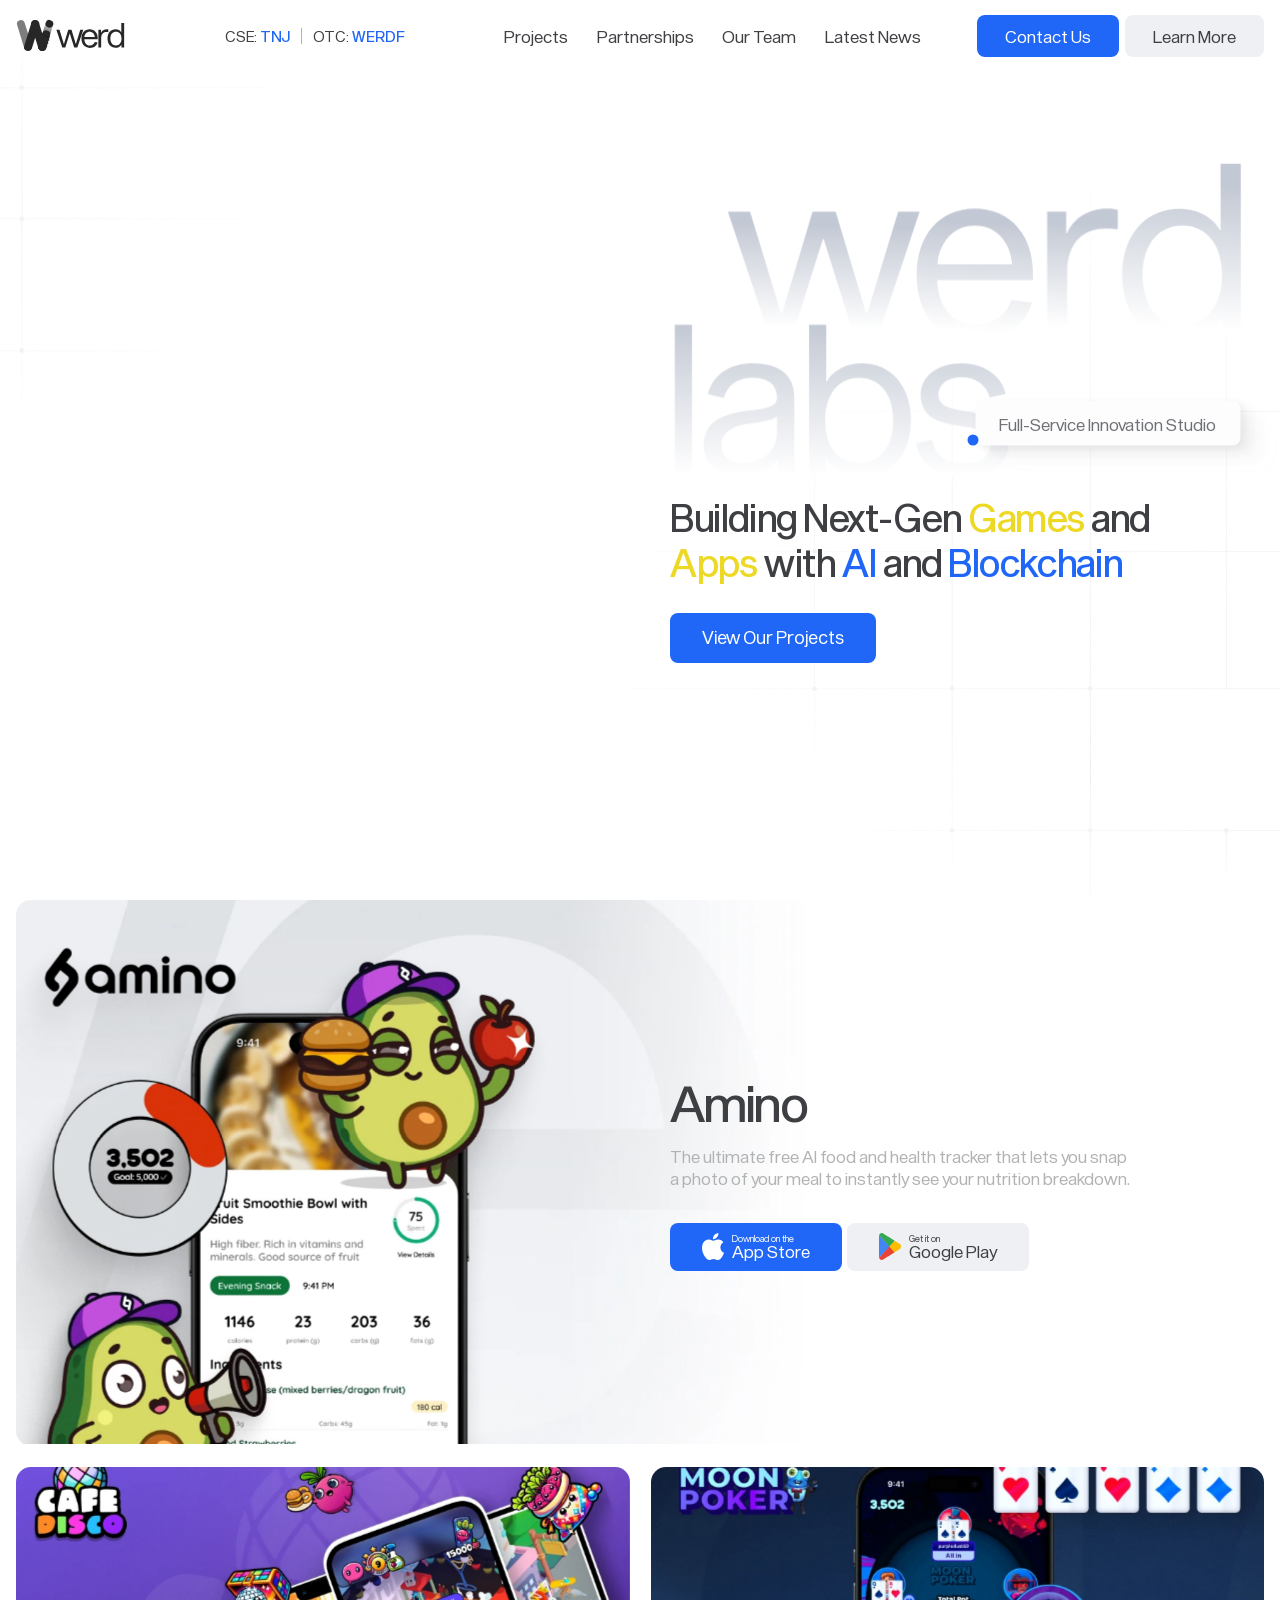
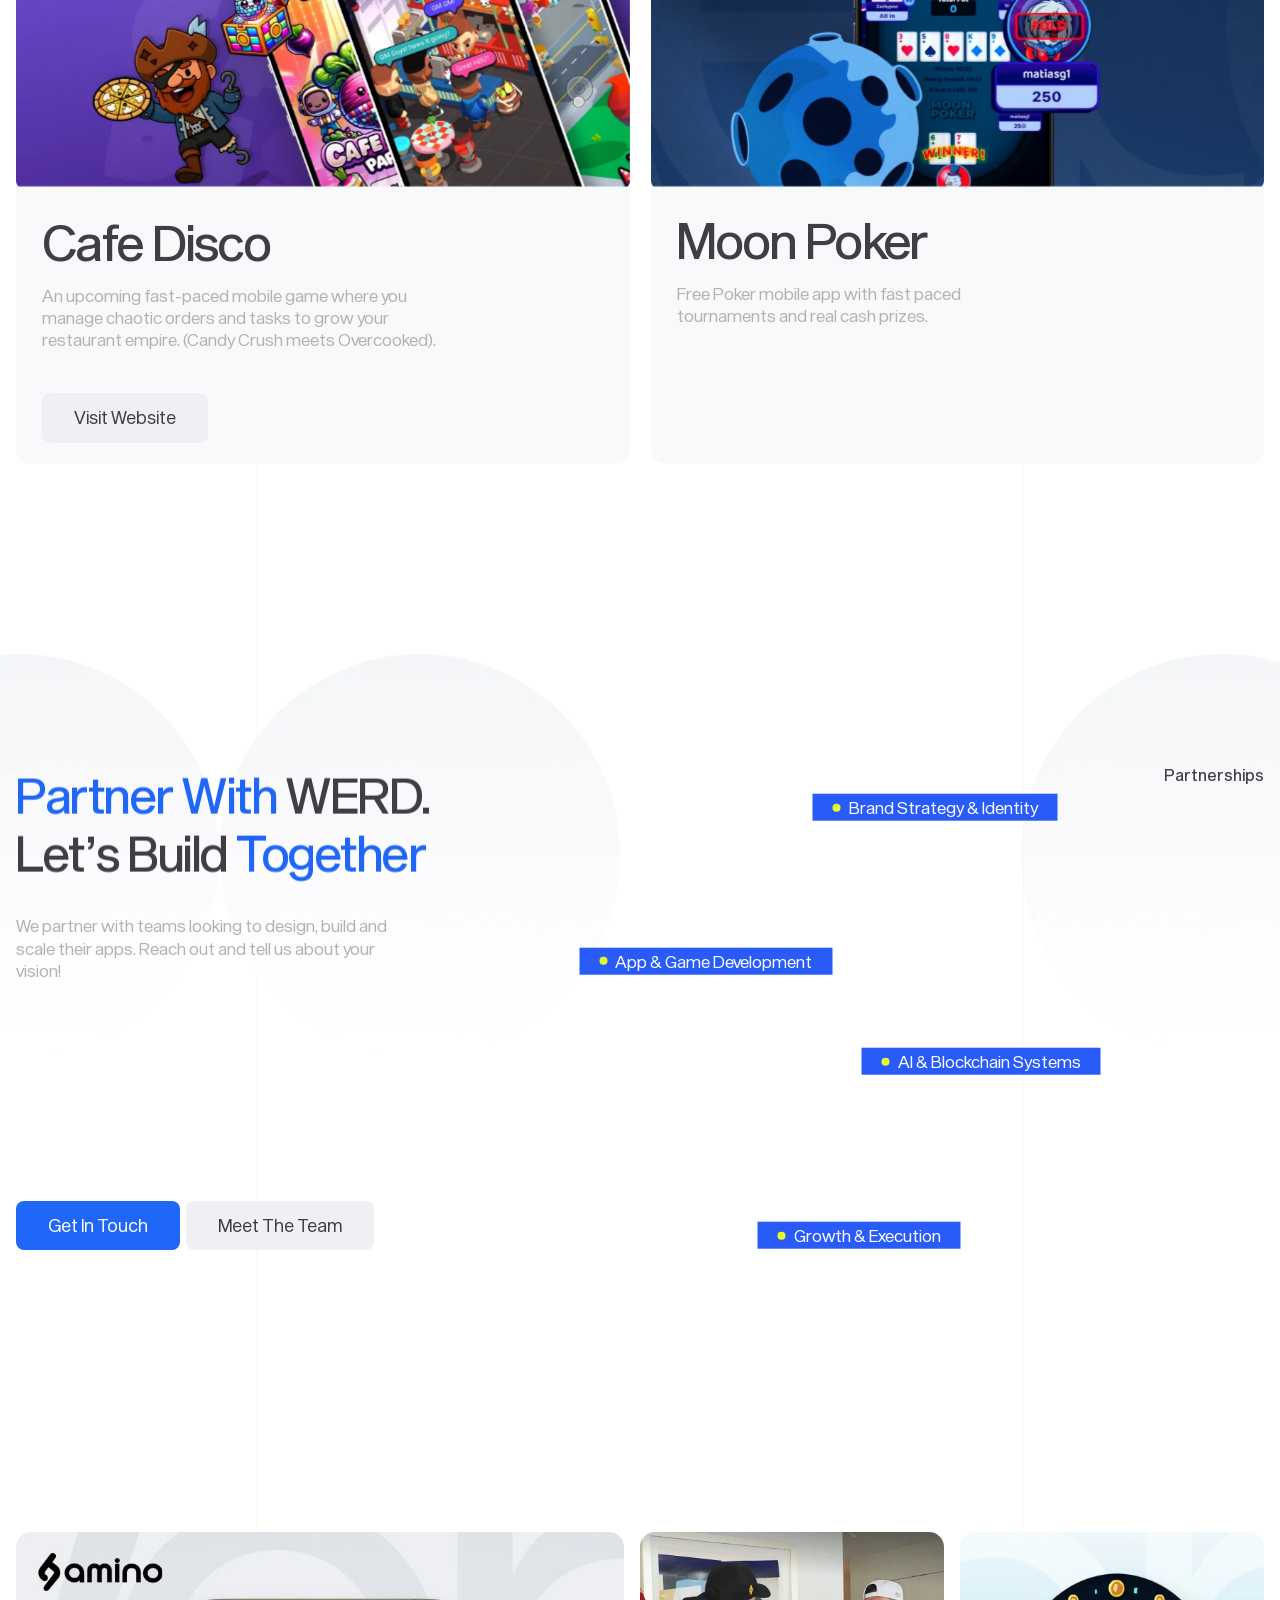
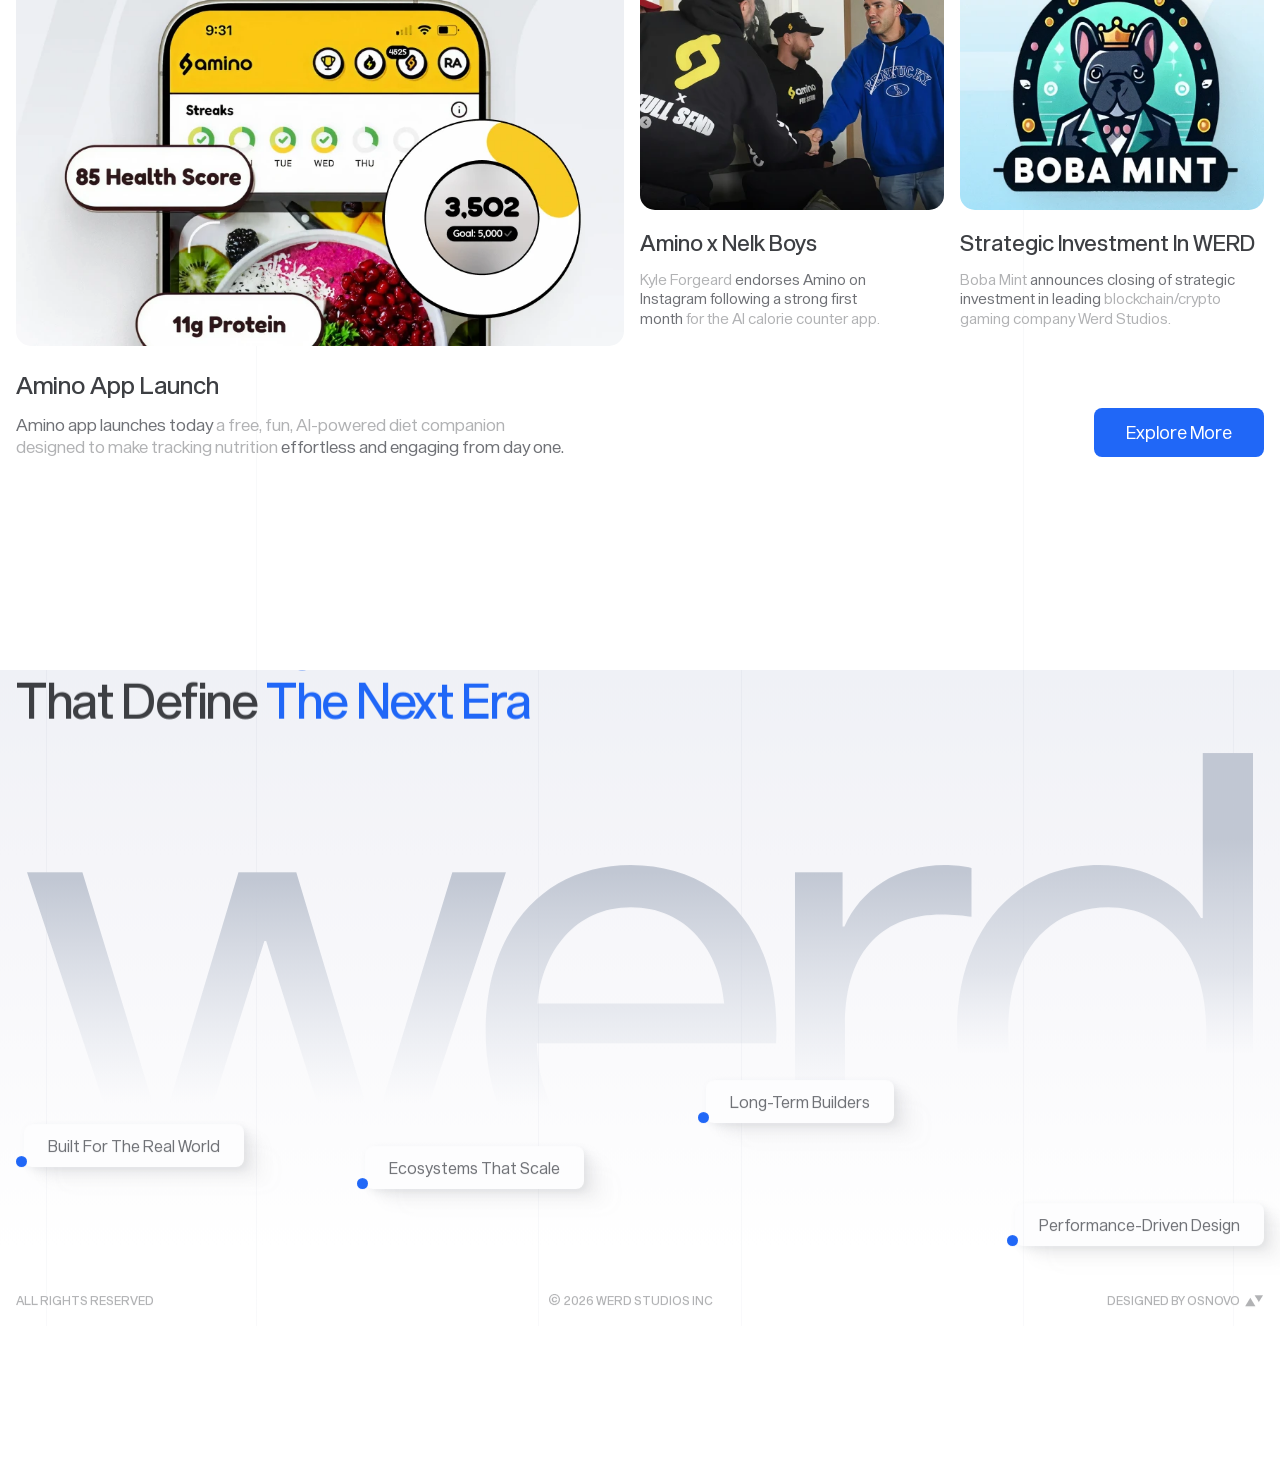
==== commit 81870267: "Add contact.html page and update navigation links across index.html and our-team.html to direct user" ====
--- a/index.html
+++ b/index.html
@@ -85,7 +85,7 @@
 									</li>
 								</ul>
 								<div class="menu__mobile">
-									<a href="#" class="menu__mobile-contact">
+									<a href="contact.html" class="menu__mobile-contact">
 										<span>Contact Us</span>
 										<svg xmlns="http://www.w3.org/2000/svg" width="9" height="9" viewbox="0 0 9 9" fill="none">
 											<path d="M0.873646 7.9448L7.94471 0.87373M7.94471 0.87373V7.9448M7.94471 0.87373H0.873646" stroke="#3D3F43" stroke-width="1.74743" stroke-linecap="round" stroke-linejoin="round"></path>
@@ -104,7 +104,7 @@
 							</nav>
 						</div>
 						<div class="header__buttons">
-							<a href="#" data-fls-scrollto=".projects" data-fls-scrollto-header="" class="header__button button small blue">
+							<a href="contact.html" class="header__button button small blue">
 								<span>Contact Us</span>
 							</a>
 							<a href="#" data-fls-scrollto=".projects" data-fls-scrollto-header="" class="header__button button small grey">
@@ -316,7 +316,7 @@
 								</p>
 							</div>
 							<div class="partner__content-buttons" data-fls-watcher-threshold="0.95" data-fls-watcher-once="" data-fls-watcher="">
-								<a href="#" class="partner__content-button button blue">
+								<a href="contact.html" class="partner__content-button button blue">
 									<span>Get in Touch</span>
 								</a>
 								<a href="our-team.html" class="partner__content-button button grey">
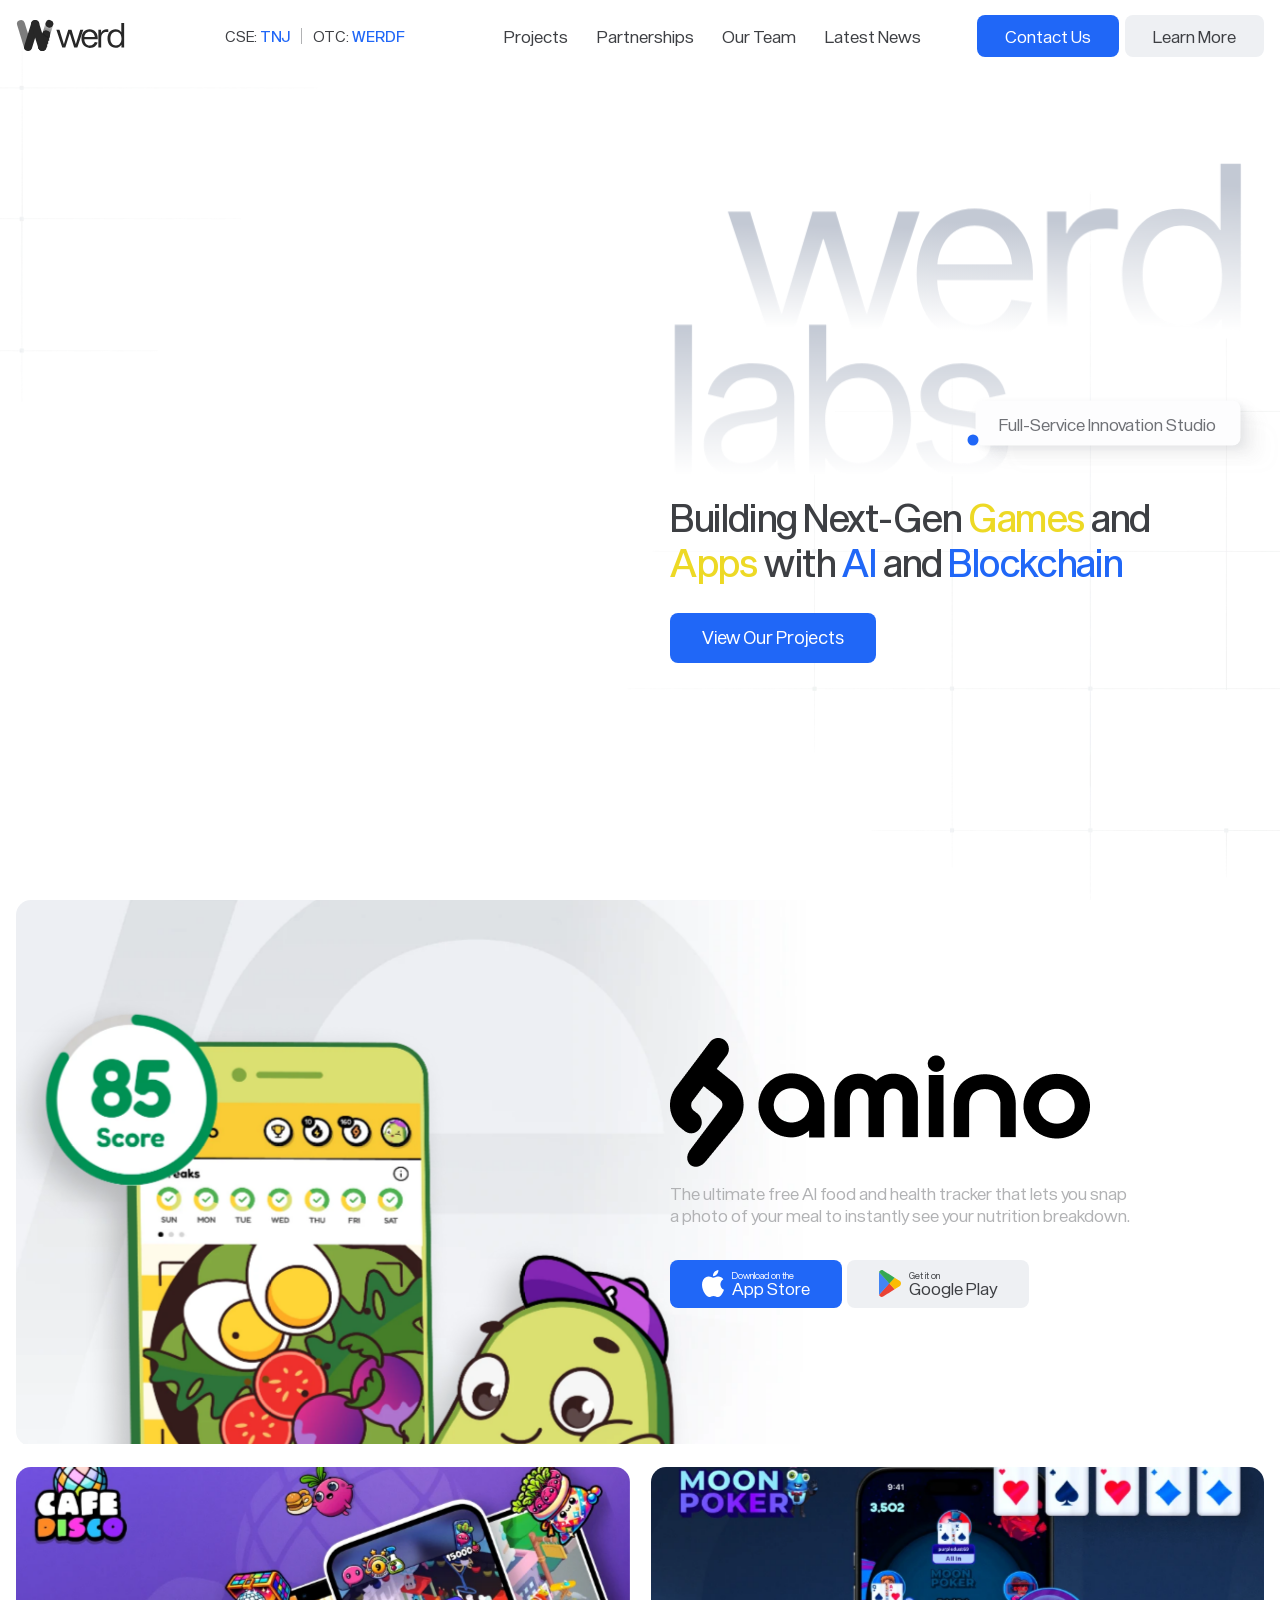
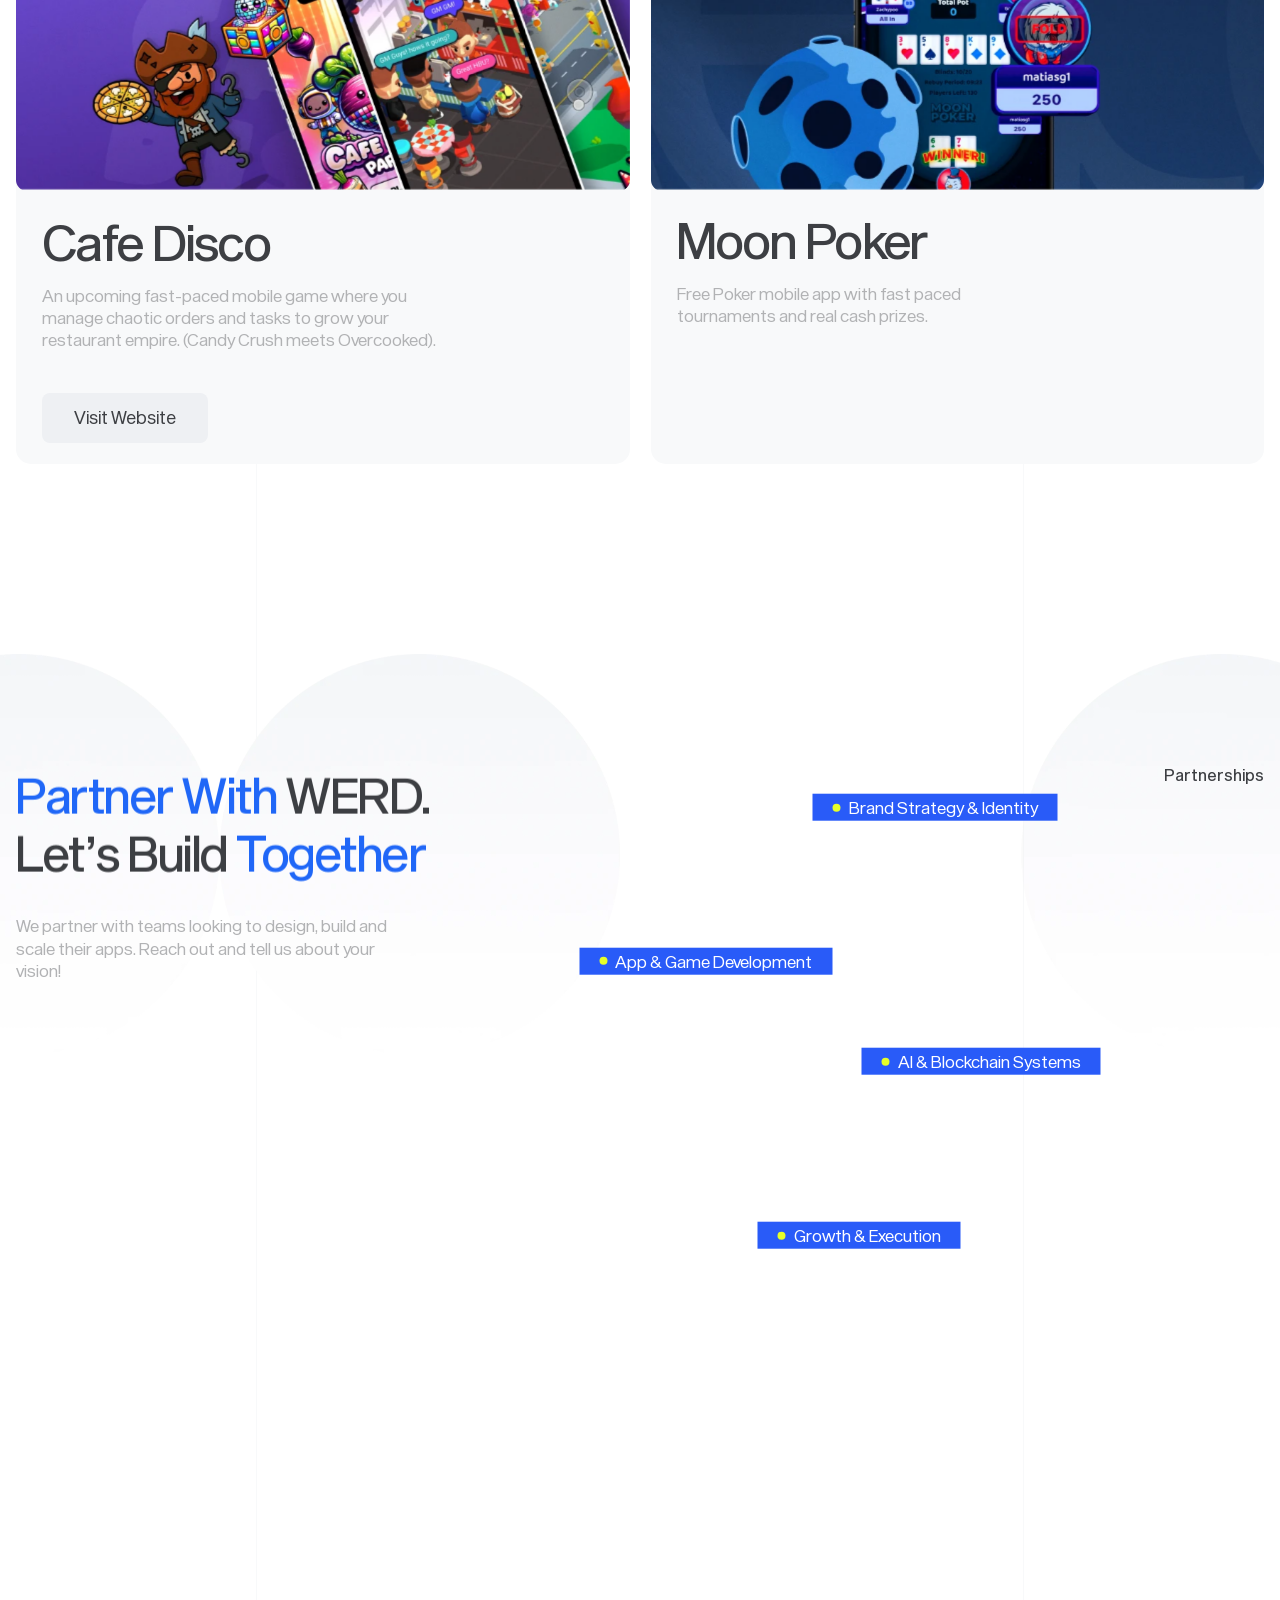
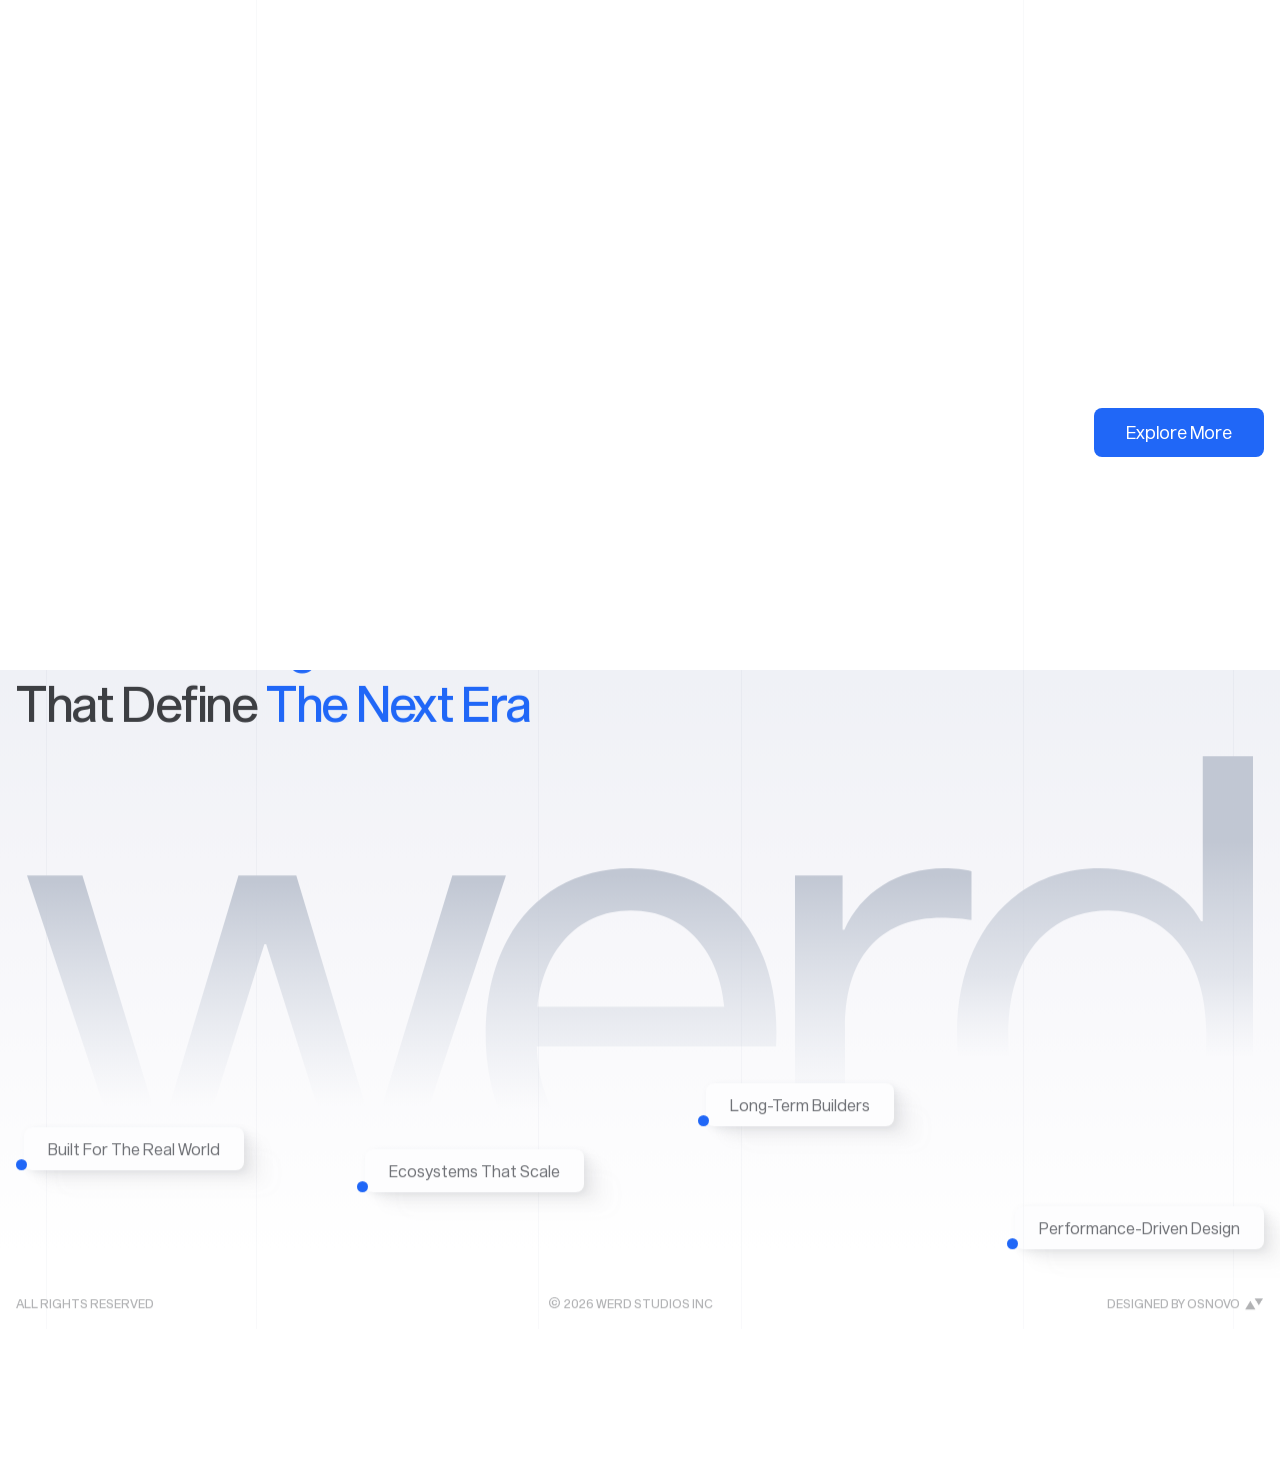
==== commit 22caa781: "Update Amino project section in index.html by adding logo image and adjusting styles for responsive " ====
--- a/index.html
+++ b/index.html
@@ -34,6 +34,28 @@
         visibility: visible;
       }
     }
+
+    .main-item-projects__content-title img {
+      max-width: 100%;
+      height: auto;
+    }
+
+    @media (max-width: 62.5em) {
+      .main-item-projects__content {
+        width: 50% !important;
+        padding-left: 1rem !important;
+        padding-right: 1rem !important;
+      }
+      .main-item-projects__content-title img {
+        max-width: 60%;
+      }
+    }
+
+    @media (max-width: 47.99875em) {
+      .main-item-projects__content-title img {
+        display: none;
+      }
+    }
 		</style>
 		<script type="module" crossorigin="" src="./js/index.min.js?v=1772284453776"></script>
 		<link rel="modulepreload" crossorigin="" href="./js/splitText.min.js?v=1772284453776">
@@ -213,7 +235,7 @@
 									</div>
 								</a>
 								<div class="main-item-projects__content">
-									<h2 class="main-item-projects__content-title project-title">Amino</h2>
+									<h2 class="main-item-projects__content-title project-title"><img src="./assets/img/main-page/projects/amino-logo.png" alt="Amino"></h2>
 									<p class="main-item-projects__content-text project-text">
 										The ultimate free AI food and health tracker that lets you snap a
             photo of your meal to instantly see your nutrition breakdown.
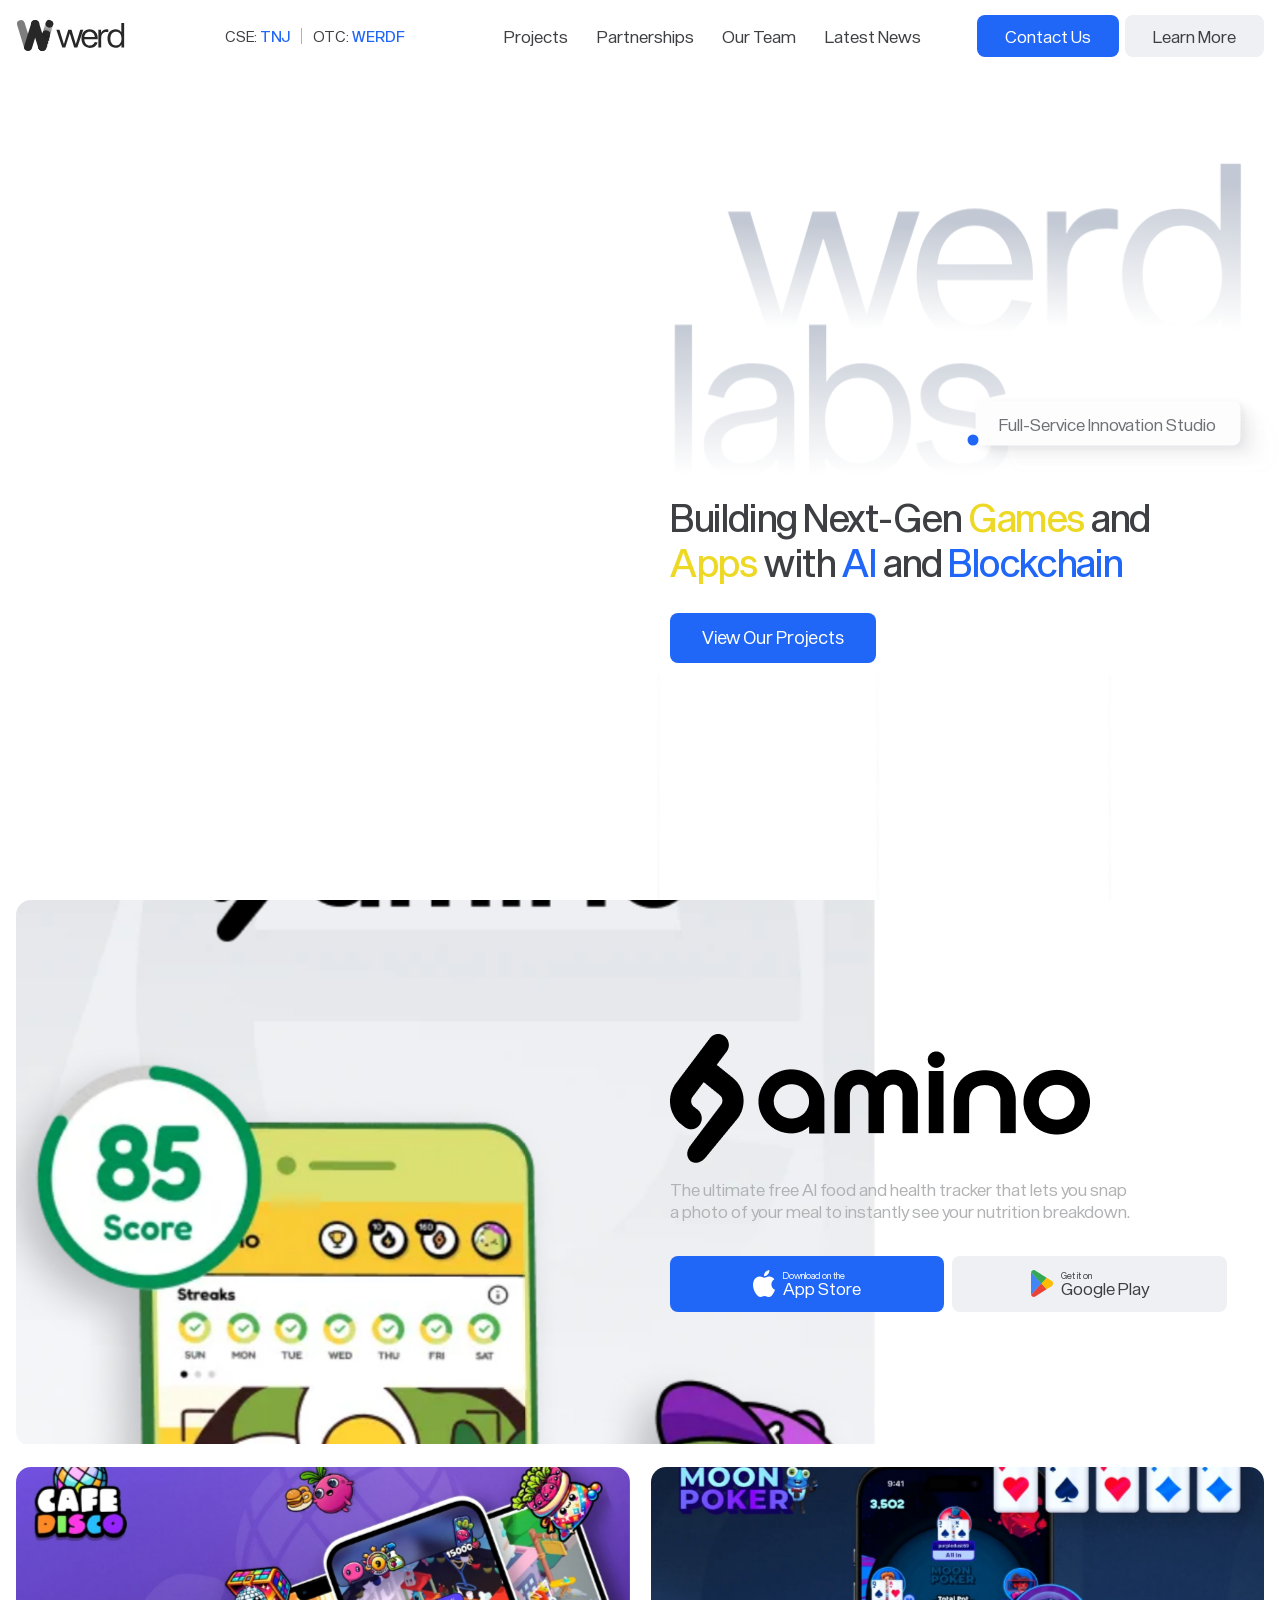
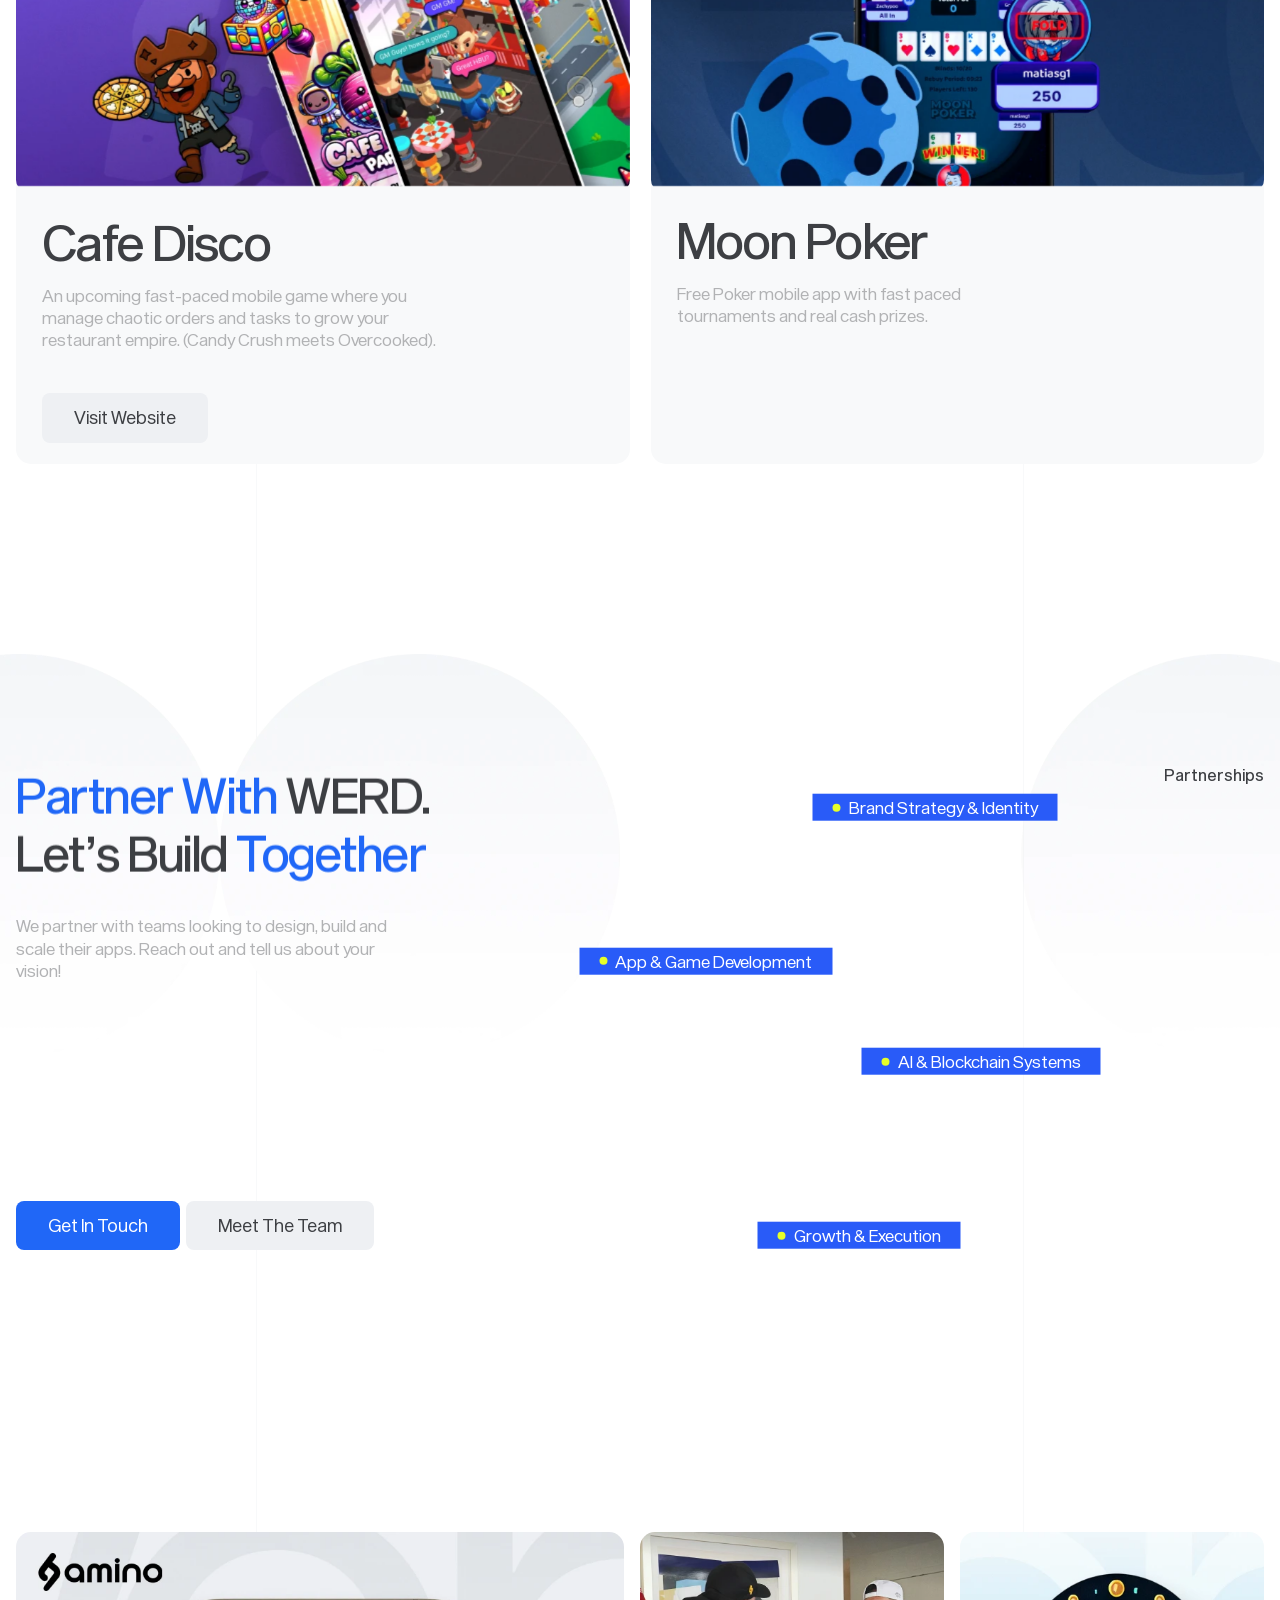
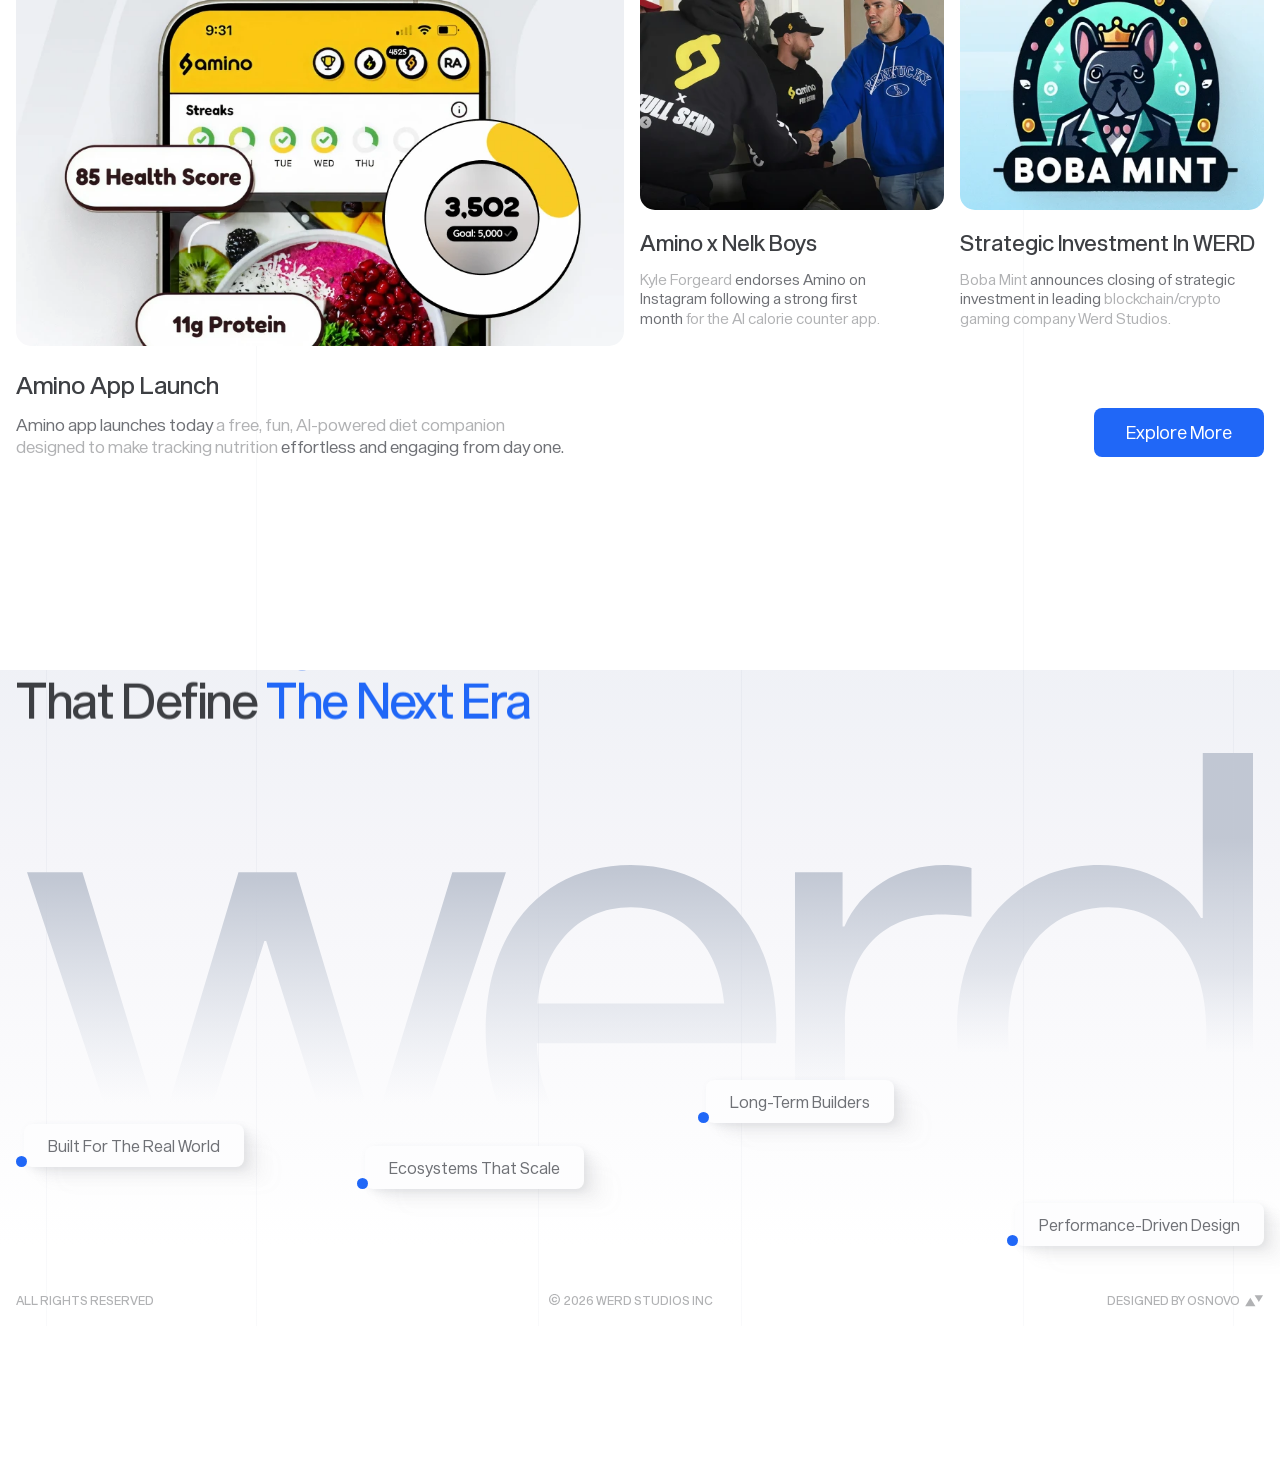
==== commit 4ee549f8: "Enhance project button styles in index.html by adding flexbox layout and responsive width adjustment" ====
--- a/index.html
+++ b/index.html
@@ -55,6 +55,22 @@
       .main-item-projects__content-title img {
         display: none;
       }
+      .main-item-projects__content {
+        width: 100% !important;
+      }
+    }
+
+    .main-item-projects__content-buttons {
+      display: flex !important;
+      width: 100% !important;
+      gap: 0.5rem !important;
+    }
+    .main-item-projects__content-button {
+      flex: 1 1 0 !important;
+      min-width: 0 !important;
+      height: 3.5rem !important;
+      padding-left: 1.25rem !important;
+      padding-right: 1.25rem !important;
     }
 		</style>
 		<script type="module" crossorigin="" src="./js/index.min.js?v=1772284453776"></script>
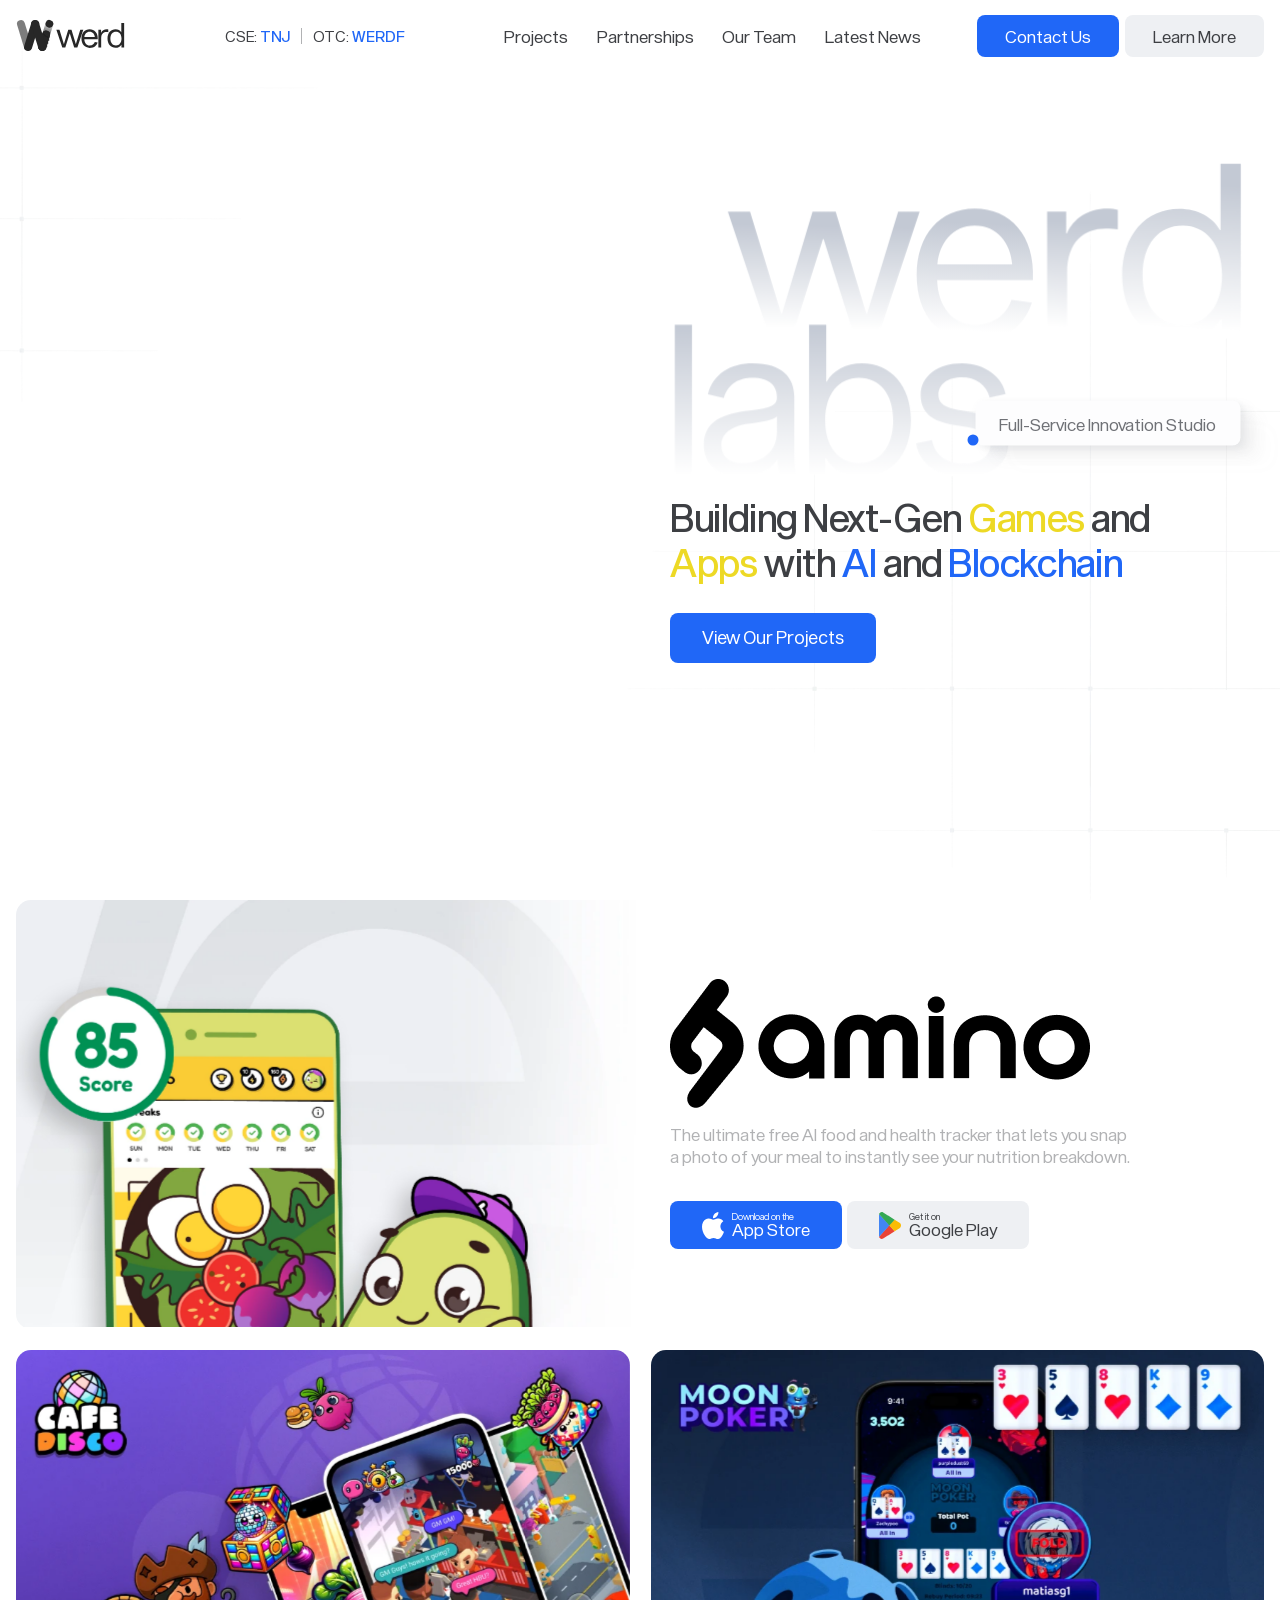
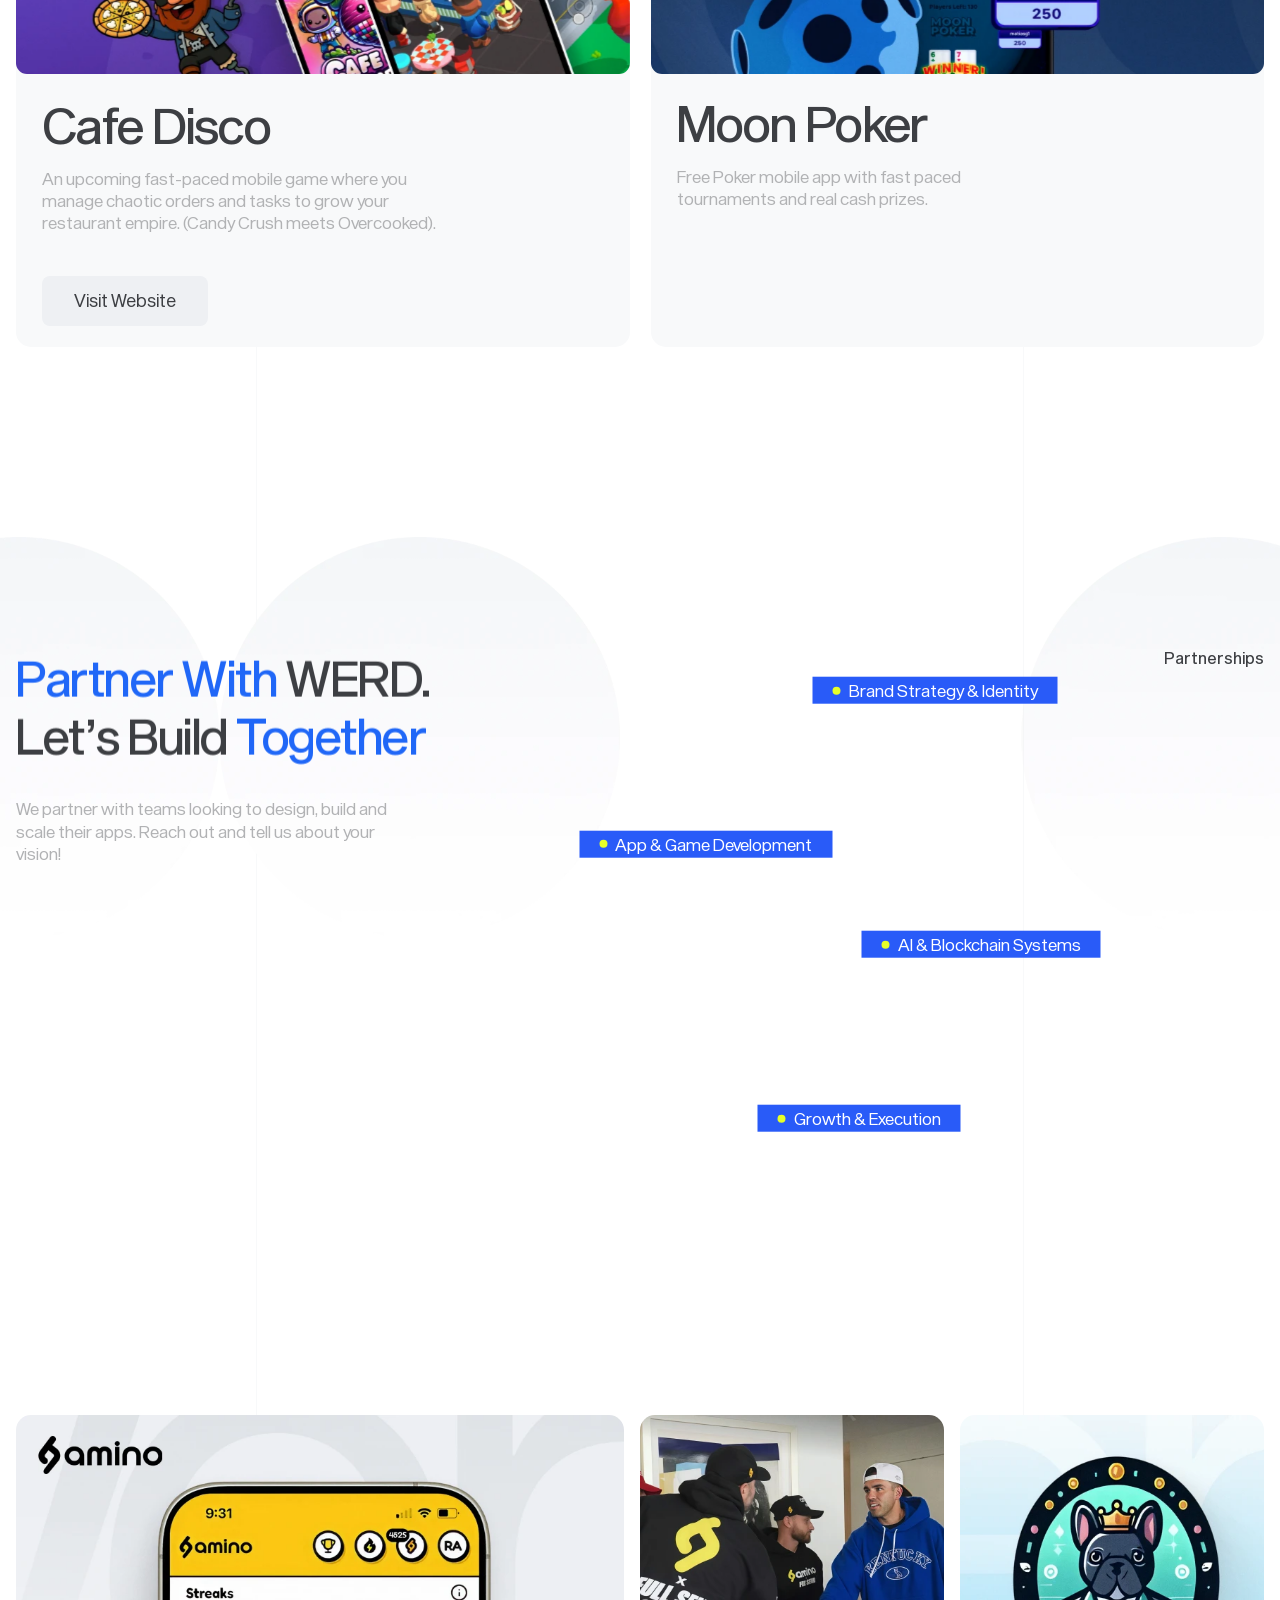
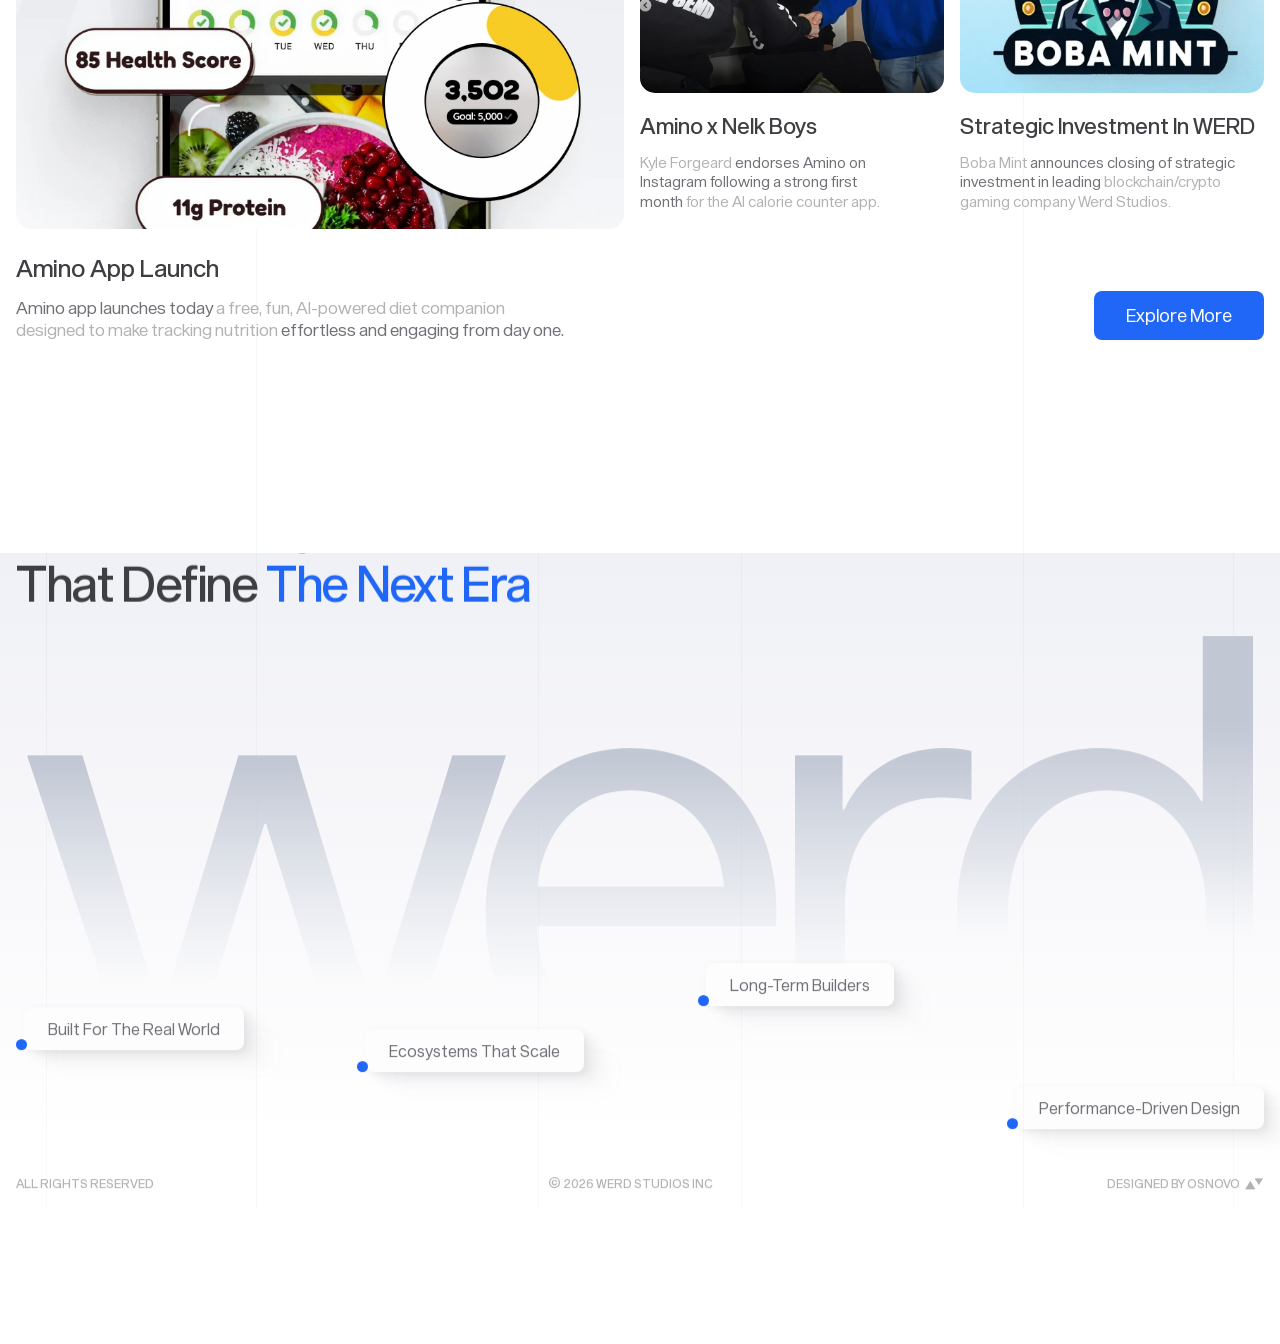
==== commit 2ea441b4: "Refactor index.html to improve HTML structure and semantics by updating the doctype, enhancing the h" ====
--- a/index.html
+++ b/index.html
@@ -1,643 +1,1383 @@
-<!DOCTYPE html>
+<!doctype html>
 <html lang="en">
-	<head>
-		<meta charset="UTF-8">
-		<meta name="viewport" content="width=device-width, initial-scale=1.0">
-		<link rel="preload" href="./assets/fonts/SequelSansRoman.woff2" as="font" type="font/woff2" crossorigin="anonymous">
-		<link rel="preload" href="./assets/fonts/SequelSansBookObl.woff2" as="font" type="font/woff2" crossorigin="anonymous">
-		<link rel="preload" href="./assets/fonts/SequelSansBook.woff2" as="font" type="font/woff2" crossorigin="anonymous">
-		<link rel="icon" type="image/x-icon" href="./assets/img/favicon/favicon.ico">
-		<link rel="icon" type="image/png" sizes="16x16" href="./assets/img/favicon/favicon-16x16.png">
-		<link rel="icon" type="image/png" sizes="32x32" href="./assets/img/favicon/favicon-32x32.png">
-		<link rel="apple-touch-icon" href="./assets/img/favicon/apple-touch-icon.png">
-		<link rel="icon" type="image/png" sizes="192x192" href="./assets/img/favicon/android-chrome-192x192.png">
-		<link rel="icon" type="image/png" sizes="512x512" href="./assets/img/favicon/android-chrome-512x512.png">
-		<link rel="manifest" href="./assets/img/favicon/site.webmanifest">
-		<title>Werd - Main Page</title>
-		<style>
-			body {
-      opacity: 0;
-      visibility: hidden;
-    }
-
-    [data-fls-loaded] body {
-      animation: show-body 0.45s ease 0.2s forwards;
-    }
-
-    @keyframes show-body {
-      0% {
+  <head>
+    <meta charset="UTF-8" />
+    <meta name="viewport" content="width=device-width, initial-scale=1.0" />
+    <link
+      rel="preload"
+      href="./assets/fonts/SequelSansRoman.woff2"
+      as="font"
+      type="font/woff2"
+      crossorigin="anonymous"
+    />
+    <link
+      rel="preload"
+      href="./assets/fonts/SequelSansBookObl.woff2"
+      as="font"
+      type="font/woff2"
+      crossorigin="anonymous"
+    />
+    <link
+      rel="preload"
+      href="./assets/fonts/SequelSansBook.woff2"
+      as="font"
+      type="font/woff2"
+      crossorigin="anonymous"
+    />
+    <link
+      rel="icon"
+      type="image/x-icon"
+      href="./assets/img/favicon/favicon.ico"
+    />
+    <link
+      rel="icon"
+      type="image/png"
+      sizes="16x16"
+      href="./assets/img/favicon/favicon-16x16.png"
+    />
+    <link
+      rel="icon"
+      type="image/png"
+      sizes="32x32"
+      href="./assets/img/favicon/favicon-32x32.png"
+    />
+    <link
+      rel="apple-touch-icon"
+      href="./assets/img/favicon/apple-touch-icon.png"
+    />
+    <link
+      rel="icon"
+      type="image/png"
+      sizes="192x192"
+      href="./assets/img/favicon/android-chrome-192x192.png"
+    />
+    <link
+      rel="icon"
+      type="image/png"
+      sizes="512x512"
+      href="./assets/img/favicon/android-chrome-512x512.png"
+    />
+    <link rel="manifest" href="./assets/img/favicon/site.webmanifest" />
+    <title>Werd - Main Page</title>
+    <style>
+      body {
         opacity: 0;
         visibility: hidden;
       }
-      100% {
-        opacity: 1;
-        visibility: visible;
+
+      [data-fls-loaded] body {
+        animation: show-body 0.45s ease 0.2s forwards;
       }
-    }
 
-    .main-item-projects__content-title img {
-      max-width: 100%;
-      height: auto;
-    }
+      @keyframes show-body {
+        0% {
+          opacity: 0;
+          visibility: hidden;
+        }
+        100% {
+          opacity: 1;
+          visibility: visible;
+        }
+      }
 
-    @media (max-width: 62.5em) {
-      .main-item-projects__content {
-        width: 50% !important;
-        padding-left: 1rem !important;
-        padding-right: 1rem !important;
+      .main-item-projects__content-title img {
+        max-width: 100%;
+        height: auto;
       }
-      .main-item-projects__content-title img {
-        max-width: 60%;
+
+      @media (min-width: 47.99875em) {
+        .main-item-projects__image {
+          width: 54% !important;
+        }
       }
-    }
 
-    @media (max-width: 47.99875em) {
-      .main-item-projects__content-title img {
-        display: none;
+      @media (max-width: 62.5em) {
+        .main-item-projects__content {
+          width: 50% !important;
+          padding-left: 1rem !important;
+          padding-right: 1rem !important;
+        }
+
+        .main-item-projects__content-title img {
+          max-width: 60%;
+        }
       }
-      .main-item-projects__content {
-        width: 100% !important;
+
+      @media (max-width: 47.99875em) {
+        .main-item-projects__content-title img {
+          display: none;
+        }
+        .main-item-projects__content {
+          width: 100% !important;
+        }
       }
-    }
-
-    .main-item-projects__content-buttons {
-      display: flex !important;
-      width: 100% !important;
-      gap: 0.5rem !important;
-    }
-    .main-item-projects__content-button {
-      flex: 1 1 0 !important;
-      min-width: 0 !important;
-      height: 3.5rem !important;
-      padding-left: 1.25rem !important;
-      padding-right: 1.25rem !important;
-    }
-		</style>
-		<script type="module" crossorigin="" src="./js/index.min.js?v=1772284453776"></script>
-		<link rel="modulepreload" crossorigin="" href="./js/splitText.min.js?v=1772284453776">
-		<link rel="modulepreload" crossorigin="" href="./js/common.min.js?v=1772284453776">
-		<link rel="modulepreload" crossorigin="" href="./js/main.min.js?v=1772284453776">
-		<link rel="stylesheet" crossorigin="" href="./css/main.min.css?v=1772284453776">
-		<link rel="stylesheet" crossorigin="" href="./css/index.min.css?v=1772284453776">
-	</head>
-	<body>
-		<div class="wrapper">
-			<header data-fls-header="" data-fls-header-scroll="" class="header">
-				<div class="header__container">
-					<a href="../" class="header__logo">
-						<img src="./assets/img/header-logo.svg" alt="Werd">
-					</a>
-					<div class="header__stock-tickers">
-						<div class="header__stock-ticker">
-							CSE:
-							<span class="blue">TNJ</span>
-						</div>
-						<span class="header__stock-tickers-border"></span>
-						<div class="header__stock-ticker">
-							OTC:
-							<span class="blue">WERDF</span>
-						</div>
-					</div>
-					<div class="header__main">
-						<div class="header__menu menu">
-							<button type="button" data-fls-menu="" class="menu__icon icon-menu">
-								<div class="icon-menu__body">
-									<span></span>
-									<span></span>
-									<span></span>
-								</div>
-							</button>
-							<nav class="menu__body">
-								<ul class="menu__list">
-									<li class="menu__item">
-										<a href="#" data-fls-scrollto=".projects" data-fls-scrollto-header="" class="menu__link" data-split-text="">Projects</a>
-									</li>
-									<li class="menu__item">
-										<a href="#" data-fls-scrollto=".partner" data-fls-scrollto-header="" class="menu__link" data-split-text="">Partnerships</a>
-									</li>
-									<li class="menu__item">
-										<a href="our-team.html" class="menu__link" data-split-text="">Our Team</a>
-									</li>
-									<li class="menu__item">
-										<a href="#" class="menu__link" data-fls-scrollto=".news" data-split-text="">Latest News</a>
-									</li>
-								</ul>
-								<div class="menu__mobile">
-									<a href="contact.html" class="menu__mobile-contact">
-										<span>Contact Us</span>
-										<svg xmlns="http://www.w3.org/2000/svg" width="9" height="9" viewbox="0 0 9 9" fill="none">
-											<path d="M0.873646 7.9448L7.94471 0.87373M7.94471 0.87373V7.9448M7.94471 0.87373H0.873646" stroke="#3D3F43" stroke-width="1.74743" stroke-linecap="round" stroke-linejoin="round"></path>
-										</svg>
-									</a>
-									<div class="menu__mobile-bottom">
-										<a href="https://www.osnovo.net/" target="_blank" class="menu__mobile-bottom-link">Designed by osnovo</a>
-										<a href="https://www.osnovo.net/" target="_blank" class="menu__mobile-bottom-icon-link">
-											<svg xmlns="http://www.w3.org/2000/svg" width="20" height="16" viewbox="0 0 20 16" fill="none">
-												<path d="M6.30834 5.69812L11.4468 14.2981H1.16992L6.30834 5.69812Z" fill="#B1B2B4"></path>
-												<path d="M14.8365 10.1005L10.6218 3.15046L19.0511 3.15046L14.8365 10.1005Z" fill="#B1B2B4"></path>
-											</svg>
-										</a>
-									</div>
-								</div>
-							</nav>
-						</div>
-						<div class="header__buttons">
-							<a href="contact.html" class="header__button button small blue">
-								<span>Contact Us</span>
-							</a>
-							<a href="#" data-fls-scrollto=".projects" data-fls-scrollto-header="" class="header__button button small grey">
-								<span>Learn More</span>
-							</a>
-						</div>
-					</div>
-				</div>
-			</header>
-			<main class="page">
-				<section class="hero" id="heroSection">
-					<div class="hero__bg">
-						<div class="hero__bg-video">
-							<video id="heroAsciiVideo" muted autoplay loop playsinline="" webkit-playsinline="" disablepictureinpicture="" controlslist="nodownload nofullscreen noremoteplayback" src="./files/video/butterfly.mp4"></video>
-						</div>
-						<div class="hero__bg-image">
-							<picture>
-								<source srcset="./assets/img/main-page/hero/bg/bg-large.webp" media="(min-width: 1920.98px)">
-								<source srcset="./assets/img/main-page/hero/bg/bg-1920.webp" media="(min-width: 767.98px)">
-								<img alt="bg" src="./assets/img/main-page/hero/bg/bg-mob.webp">
-							</picture>
-						</div>
-					</div>
-					<div class="hero__container">
-						<div class="hero__content">
-							<div class="hero__logo">
-								<div class="hero__logo-icon">
-									<svg width="803" height="466" viewbox="0 0 803 466" fill="none" xmlns="http://www.w3.org/2000/svg">
-										<path d="M691.989 76.4746C715.551 76.4746 735.97 87.4779 744.767 104.14H745.709V17.9998H772.098V245.611H746.966V220.461H746.023C737.541 238.066 716.179 249.384 691.989 249.384C648.322 249.384 617.535 215.431 617.535 162.929C617.535 110.428 648.322 76.4746 691.989 76.4746ZM696.387 227.692C726.546 227.692 747.594 203.484 747.594 162.929C747.594 122.689 726.546 98.4812 696.387 98.4812C664.972 98.4812 644.238 122.689 644.238 162.929C644.238 203.484 664.972 227.692 696.387 227.692Z" fill="url(#paint0_linear_355_826)"></path>
-										<path d="M544.683 80.2502V108.544H545.626C554.108 89.3672 573.271 76.4776 597.775 76.4776C602.802 76.4776 608.456 77.1064 611.912 78.0495V103.514C608.456 102.886 602.173 102.257 596.204 102.257C567.617 102.257 545.94 119.233 545.94 159.788V245.614H519.865V80.2502H544.683Z" fill="url(#paint1_linear_355_826)"></path>
-										<path d="M473.316 195.313L500.019 198.772C492.166 222.664 471.746 249.701 425.565 249.701C380.641 249.701 349.854 215.434 349.854 163.247C349.854 110.745 380.013 76.4775 425.565 76.4775C471.432 76.4775 504.418 111.059 501.276 169.534H376.557C377.5 203.487 396.663 227.695 425.565 227.695C455.41 227.695 468.604 209.46 473.316 195.313ZM425.565 98.4842C396.349 98.4842 379.385 121.748 376.872 148.785H474.259C472.06 121.748 455.096 98.4842 425.565 98.4842Z" fill="url(#paint2_linear_355_826)"></path>
-										<path d="M353.751 80.2471L298.775 245.611H269.558L228.719 116.086H227.776L186.936 245.611H158.977L104 80.2471H132.902L173.428 213.23H174.37L214.268 80.2471H244.426L284.324 213.23H285.266L325.792 80.2471H353.751Z" fill="url(#paint3_linear_355_826)"></path>
-										<path d="M34.876 227.586H57.2785V423H34.876V227.586ZM194.359 423L172.226 423.27C170.337 420.841 168.717 413.553 168.447 403.027C157.651 420.571 134.979 426.509 117.974 426.509C93.1427 426.509 72.6296 410.314 72.6296 384.403C72.6296 353.094 97.7311 343.107 132.549 339.328C161.43 335.819 167.908 332.041 167.908 322.054C167.908 307.209 158.731 296.682 135.518 296.682C120.134 296.682 104.479 303.43 98.8108 323.134L78.0277 318.275C84.5056 291.284 107.988 277.789 136.328 277.789C175.465 277.789 190.58 296.952 190.58 321.514V390.341C190.58 407.075 191.12 415.712 194.359 423ZM167.908 366.589V347.155C163.319 352.284 146.045 354.443 130.39 356.602C115.005 358.762 95.5718 365.779 95.5718 384.403C95.5718 399.518 106.098 407.885 122.293 407.885C141.187 407.885 167.908 398.438 167.908 366.589ZM278.583 277.789C316.1 277.789 342.551 307.209 342.551 352.014C342.551 397.089 316.1 426.239 278.583 426.239C257.8 426.239 239.446 416.522 231.889 401.407H231.079V423H209.756V227.586H232.159V301.541H232.968C240.526 287.236 258.34 277.789 278.583 277.789ZM274.804 407.615C301.795 407.615 319.339 386.832 319.339 352.014C319.339 317.465 301.795 296.682 274.804 296.682C248.623 296.682 230.809 317.465 230.809 352.014C230.809 386.832 248.623 407.615 274.804 407.615ZM465.778 318.005L444.995 322.324C441.216 305.589 426.101 295.873 409.097 295.873C390.473 295.873 378.327 304.51 378.327 318.815C378.327 332.85 391.823 336.359 407.477 339.058L422.592 341.487C446.884 345.806 469.286 353.094 469.286 382.514C469.286 411.394 443.915 426.239 410.986 426.239C376.438 426.239 353.226 408.155 349.177 381.974L369.96 377.655C373.739 398.438 390.203 408.425 410.986 408.425C431.229 408.425 446.074 399.248 446.074 383.323C446.074 368.208 432.309 363.89 413.685 360.651L398.84 358.222C377.517 354.443 355.115 347.155 355.115 318.815C355.115 294.793 377.247 277.789 409.097 277.789C439.327 277.789 461.999 296.413 465.778 318.005Z" fill="url(#paint4_linear_355_826)"></path>
-										<defs>
-											<linearGradient id="paint0_linear_355_826" x1="693.215" y1="41.491" x2="683.364" y2="229.855" gradientunits="userSpaceOnUse">
-												<stop stop-color="#C3C9D4"></stop>
-												<stop offset="1" stop-color="white"></stop>
-											</linearGradient>
-											<linearGradient id="paint1_linear_355_826" x1="564.935" y1="93.6492" x2="556.109" y2="231.149" gradientunits="userSpaceOnUse">
-												<stop stop-color="#C3C9D4"></stop>
-												<stop offset="1" stop-color="white"></stop>
-											</linearGradient>
-											<linearGradient id="paint2_linear_355_826" x1="424.098" y1="94.064" x2="418.463" y2="235.242" gradientunits="userSpaceOnUse">
-												<stop stop-color="#C3C9D4"></stop>
-												<stop offset="1" stop-color="white"></stop>
-											</linearGradient>
-											<linearGradient id="paint3_linear_355_826" x1="226.288" y1="97.0356" x2="223.167" y2="231.951" gradientunits="userSpaceOnUse">
-												<stop stop-color="#C3C9D4"></stop>
-												<stop offset="1" stop-color="white"></stop>
-											</linearGradient>
-											<linearGradient id="paint4_linear_355_826" x1="249.5" y1="226.181" x2="249.5" y2="422.286" gradientunits="userSpaceOnUse">
-												<stop stop-color="#C3C9D4"></stop>
-												<stop offset="1" stop-color="white"></stop>
-											</linearGradient>
-										</defs>
-									</svg>
-								</div>
-								<div class="hero__logo-label">
-									<div class="hero__logo-label-circle"></div>
-									<div class="hero__logo-label-card">Full-Service Innovation Studio</div>
-								</div>
-							</div>
-							<div class="hero__content-info">
-								<h1 class="hero__title" data-each-word-animate="">
-									<span class="hero__title-row">
-										<span>Building</span>
-										<span>Next-Gen</span>
-										<span class="yellow">Games</span>
-										<span>and</span>
-									</span>
-									<span class="hero__title-row">
-										<span class="yellow">Apps</span>
-										<span>with</span>
-										<span class="blue">AI</span>
-										<span>and</span>
-										<span class="blue">Blockchain</span>
-									</span>
-								</h1>
-								<a href="#" data-fls-scrollto=".projects" data-fls-scrollto-header="" class="hero__button button blue">
-									<span>View Our Projects</span>
-								</a>
-							</div>
-						</div>
-					</div>
-				</section>
-				<section class="projects" id="projectsSection">
-					<div class="projects__container">
-						<div class="projects__items">
-							<article class="projects__item main-item-projects" data-fls-watcher-threshold="0.25" data-fls-watcher-once="" data-fls-watcher="">
-								<a href="https://aminoapp.com" target="_blank" class="main-item-projects__image" data-link-cursor-item="" data-fls-parallax-parent="">
-									<div class="main-item-projects__image-wrapper">
-										<div class="main-item-projects__image-bg">
-											<picture>
-												<source srcset="./assets/img/main-page/projects/amino-bg_large.webp" media="(min-width: 1920.98px)">
-												<source srcset="./assets/img/main-page/projects/amino-bg_1920.webp" media="(min-width: 767.98px)">
-												<img alt="amino-bg" data-fls-parallax="" data-fls-parallax-coefficient="40" src="./assets/img/main-page/projects/amino-bg_mob.webp">
-											</picture>
-										</div>
-										<div class="main-item-projects__image-content">
-											<picture>
-												<source srcset="./assets/img/main-page/projects/amino-content_large.webp" media="(min-width: 1920.98px)">
-												<source srcset="./assets/img/main-page/projects/amino-content_1920.webp" media="(min-width: 767.98px)">
-												<img alt="amino-content" data-fls-parallax="" data-fls-parallax-coefficient="20" src="./assets/img/main-page/projects/amino-content_mob.webp">
-											</picture>
-										</div>
-									</div>
-								</a>
-								<div class="main-item-projects__content">
-									<h2 class="main-item-projects__content-title project-title"><img src="./assets/img/main-page/projects/amino-logo.png" alt="Amino"></h2>
-									<p class="main-item-projects__content-text project-text">
-										The ultimate free AI food and health tracker that lets you snap a
-            photo of your meal to instantly see your nutrition breakdown.
-									</p>
-									<div class="main-item-projects__content-buttons">
-										<a href="https://apps.apple.com/ca/app/amino-ai-calorie-tracker/id6670493968" target="_blank" class="main-item-projects__content-button app-store">
-											<div class="main-item-projects__content-button-icon">
-												<img src="./assets/img/main-page/projects/Apple-store-icon.svg" alt="App Store">
-											</div>
-											<div class="main-item-projects__content-button-info">
-												<span>Download on the</span>
-												<span>App Store</span>
-											</div>
-										</a>
-										<a href="https://play.google.com/store/apps/details?id=com.aminomove&hl=en_CA" target="_blank" class="main-item-projects__content-button google-play">
-											<div class="main-item-projects__content-button-icon">
-												<img src="./assets/img/main-page/projects/Google-play-icon.svg" alt="App Store">
-											</div>
-											<div class="main-item-projects__content-button-info">
-												<span>Get it on</span>
-												<span>Google Play</span>
-											</div>
-										</a>
-									</div>
-								</div>
-							</article>
-							<article class="projects__item item-projects" data-fls-watcher-threshold="0.35" data-fls-watcher-once="" data-fls-watcher="">
-								<a href="https://cafedisco.com" target="_blank" class="item-projects__image" data-link-cursor-item="" data-fls-parallax-parent="">
-									<div class="item-projects__image-wrapper">
-										<picture>
-											<source srcset="./assets/img/main-page/projects/cafe-disco_large.webp" media="(min-width: 1920.98px)">
-											<source srcset="./assets/img/main-page/projects/cafe-disco_1920.webp" media="(min-width: 767.98px)">
-											<img alt="Cafe disco" data-fls-parallax="" data-fls-parallax-coefficient="20" src="./assets/img/main-page/projects/cafe-disco_mob.webp">
-										</picture>
-									</div>
-								</a>
-								<div class="item-projects__content">
-									<h2 class="item-projects__content-title project-title">Cafe disco</h2>
-									<p class="item-projects__content-text project-text">
-										An upcoming fast-paced mobile game where you manage chaotic orders
-            and tasks to grow your restaurant empire. (Candy Crush meets
-            Overcooked).
-									</p>
-									<a href="https://cafedisco.com" target="_blank" class="item-projects__content-button button grey">
-										<span>Visit Website</span>
-									</a>
-								</div>
-							</article>
-							<article class="projects__item item-projects" data-fls-watcher-threshold="0.35" data-fls-watcher-once="" data-fls-watcher="">
-								<div class="item-projects__image" data-fls-parallax-parent="" style="cursor: default;">
-									<div class="item-projects__image-wrapper">
-										<picture>
-											<source srcset="./assets/img/main-page/projects/moon-poker_large.webp" media="(min-width: 1920.98px)">
-											<source srcset="./assets/img/main-page/projects/moon-poker_1920.webp" media="(min-width: 767.98px)">
-											<img alt="Moon Poker" data-fls-parallax="" data-fls-parallax-coefficient="20" src="./assets/img/main-page/projects/moon-poker_mob.webp">
-										</picture>
-									</div>
-								</div>
-								<div class="item-projects__content">
-									<h2 class="item-projects__content-title project-title">Moon Poker</h2>
-									<p class="item-projects__content-text project-text">
-										Free Poker mobile app with fast paced
-										<br>
-										tournaments and real cash prizes.
-									</p>
-									<a href="#" target="_blank" class="item-projects__content-button button grey" style="display: none;">
-										<span>Visit Website</span>
-									</a>
-								</div>
-							</article>
-						</div>
-					</div>
-				</section>
-				<section class="partner" id="partnerSection">
-					<div class="partner__bg">
-						<picture>
-							<source srcset="./assets/img/main-page/partner/bg-large.webp" media="(min-width: 1920.98px)">
-							<source srcset="./assets/img/main-page/partner/bg-1920.webp" media="(min-width: 767.98px)">
-							<img alt="bg" src="./assets/img/main-page/partner/bg-mob.webp">
-						</picture>
-					</div>
-					<div class="partner__container">
-						<div class="partner__content">
-							<div class="partner__content-header">
-								<h2 class="partner__content-header-title header-title animate" data-each-word-animate="" data-fls-watcher-threshold="0.65" data-fls-watcher-once="" data-fls-watcher="">
-									<span class="header-title__row">
-										<span class="blue">Partner</span>
-										<span class="blue">With</span>
-										<span>WERD.</span>
-									</span>
-									<span class="header-title__row">
-										<span>Let’s</span>
-										<span>Build</span>
-										<span class="blue">Together</span>
-									</span>
-								</h2>
-								<p class="partner__content-header-text header-text" data-fls-watcher-threshold="0.95" data-fls-watcher-once="" data-fls-watcher="">
-									We partner with teams looking to design, build and scale their apps.
-          Reach out and tell us about your vision!
-								</p>
-							</div>
-							<div class="partner__content-buttons" data-fls-watcher-threshold="0.95" data-fls-watcher-once="" data-fls-watcher="">
-								<a href="contact.html" class="partner__content-button button blue">
-									<span>Get in Touch</span>
-								</a>
-								<a href="our-team.html" class="partner__content-button button grey">
-									<span>Meet the team</span>
-								</a>
-							</div>
-						</div>
-						<div class="partner__image">
-							<div class="partner__image-bg">
-								<video muted autoplay loop playsinline="" webkit-playsinline="" disablepictureinpicture="" controlslist="nodownload nofullscreen noremoteplayback" src="./files/video/partners.mp4"></video>
-							</div>
-							<div class="partner__image-items">
-								<div class="partner__image-item">
-									<span></span>
-									<span>Brand Strategy & Identity</span>
-								</div>
-								<div class="partner__image-item">
-									<span></span>
-									<span>App & Game Development</span>
-								</div>
-								<div class="partner__image-item">
-									<span></span>
-									<span>AI & Blockchain Systems</span>
-								</div>
-								<div class="partner__image-item">
-									<span></span>
-									<span>Growth & Execution</span>
-								</div>
-							</div>
-						</div>
-						<h3 class="partner__sub-title header-sub-title" data-fls-watcher-threshold="0.95" data-fls-watcher-once="" data-fls-watcher="">Partnerships</h3>
-					</div>
-				</section>
-				<section class="news" id="newsSection" data-fls-watcher="navigator">
-					<div class="news__container" data-fls-watcher-threshold="0.25" data-fls-watcher-once="" data-fls-watcher="">
-						<article class="news__item item-news large" data-fls-watcher-threshold="0.35" data-fls-watcher-once="" data-fls-watcher="">
-							<a href="#" class="item-news__image" data-link-cursor-item="">
-								<picture>
-									<source srcset="./assets/img/main-page/news/01-large.webp" media="(min-width: 1920.98px)">
-									<source srcset="./assets/img/main-page/news/01-1920.webp" media="(min-width: 767.98px)">
-									<img alt="Amino App Launch" src="./assets/img/main-page/news/01-mob.webp">
-								</picture>
-							</a>
-							<div class="item-news__info">
-								<h3>
-									<a href="#" target="_blank">Amino App Launch</a>
-								</h3>
-								<p>
-									<span>Amino app launches today</span>
-									a free, fun, AI-powered diet
-          companion designed to make tracking nutrition
-									<span>effortless and engaging from day one.</span>
-								</p>
-							</div>
-						</article>
-						<div class="news__body">
-							<div class="news__items-grid-2">
-								<article class="news__item item-news small" data-fls-watcher-threshold="0.45" data-fls-watcher-once="" data-fls-watcher="">
-									<a href="#" class="item-news__image" data-link-cursor-item="">
-										<picture>
-											<source srcset="./assets/img/main-page/news/02-large.webp" media="(min-width: 1920.98px)">
-											<source srcset="./assets/img/main-page/news/02-1920.webp" media="(min-width: 767.98px)">
-											<img alt="Amino x Nelk Boys" src="./assets/img/main-page/news/02-mob.webp">
-										</picture>
-									</a>
-									<div class="item-news__info">
-										<h3>
-											<a href="#" target="_blank">Amino <span style="text-transform: lowercase;">x</span> Nelk Boys</a>
-										</h3>
-										<p>
-											Kyle Forgeard
-											<span>endorses Amino on Instagram following a strong first
-                month</span>
-											for the AI calorie counter app.
-										</p>
-									</div>
-								</article>
-								<article class="news__item item-news small" data-fls-watcher-threshold="0.45" data-fls-watcher-once="" data-fls-watcher="">
-									<a href="#" class="item-news__image" data-link-cursor-item="">
-										<picture>
-											<source srcset="./assets/img/main-page/news/03-large.webp" media="(min-width: 1920.98px)">
-											<source srcset="./assets/img/main-page/news/03-1920.webp" media="(min-width: 767.98px)">
-											<img alt="Strategic Investment in WERD" src="./assets/img/main-page/news/03-mob.webp">
-										</picture>
-									</a>
-									<div class="item-news__info">
-										<h3>
-											<a href="#" target="_blank">Strategic Investment in WERD</a>
-										</h3>
-										<p>
-											Boba Mint
-											<span>announces closing of strategic investment in leading</span>
-											blockchain/crypto gaming company Werd Studios.
-										</p>
-									</div>
-								</article>
-							</div>
-							<a href="news.html" class="news__button button blue" data-fls-watcher-threshold="0.95" data-fls-watcher-once="" data-fls-watcher="">
-								<span>Explore more</span>
-							</a>
-						</div>
-					</div>
-				</section>
-				<span id="cursorDecor" class="hidden">
-					<svg xmlns="http://www.w3.org/2000/svg" width="46" height="46" viewbox="0 0 46 46" fill="none">
-						<path d="M15.1796 31.1784L31.1785 15.1795M31.1785 15.1795L31.1785 30.5384M31.1785 15.1795L15.8195 15.1795" stroke="#3D3F43" stroke-width="2" stroke-linecap="round" stroke-linejoin="round"></path>
-					</svg>
-				</span>
-			</main>
-			<footer data-fls-footer="" class="footer">
-				<div class="footer__lines">
-					<span></span>
-					<span></span>
-					<span></span>
-					<span></span>
-				</div>
-				<div class="footer__bg">
-					<div class="footer__werd" data-fls-watcher-threshold="0.45" data-fls-watcher-once="" data-fls-watcher="">
-						<div class="footer__werd-pc">
-							<svg id="footerWerdLogo" width="1840" height="666" viewbox="0 0 1840 666" fill="none" xmlns="http://www.w3.org/2000/svg">
-								<path class="fourth" d="M1609.17 168.081C1676.94 168.081 1735.68 199.71 1760.98 247.604H1763.69V0H1839.6V654.252H1767.31V581.959H1764.6C1740.2 632.564 1678.75 665.096 1609.17 665.096C1483.56 665.096 1395 567.501 1395 416.589C1395 265.677 1483.56 168.081 1609.17 168.081ZM1621.82 602.743C1708.57 602.743 1769.12 533.161 1769.12 416.589C1769.12 300.92 1708.57 231.338 1621.82 231.338C1531.45 231.338 1471.81 300.92 1471.81 416.589C1471.81 533.161 1531.45 602.743 1621.82 602.743Z" fill="url(#paint0_linear_38_339)"></path>
-								<path class="third" d="M1223.39 178.925V260.255H1226.1C1250.5 205.131 1305.62 168.081 1376.11 168.081C1390.57 168.081 1406.83 169.888 1416.77 172.599V245.796C1406.83 243.989 1388.76 242.181 1371.59 242.181C1289.36 242.181 1227 290.979 1227 407.552V654.252H1152V178.925H1223.39Z" fill="url(#paint1_linear_38_339)"></path>
-								<path class="second" d="M1043.14 509.666L1119.95 519.606C1097.36 588.285 1038.62 666 905.783 666C776.559 666 688 567.5 688 417.492C688 266.58 774.752 168.081 905.783 168.081C1037.72 168.081 1132.6 267.484 1123.57 435.565H764.811C767.522 533.161 822.646 602.743 905.783 602.743C991.631 602.743 1029.58 550.331 1043.14 509.666ZM905.783 231.338C821.742 231.338 772.944 298.209 765.715 375.924H1045.85C1039.52 298.209 990.727 231.338 905.783 231.338Z" fill="url(#paint2_linear_38_339)"></path>
-								<path class="first" d="M718.412 178.926L560.271 654.253H476.231L358.754 281.943H356.043L238.567 654.253H158.141L0 178.926H83.137L199.71 561.175H202.421L317.186 178.926H403.938L518.703 561.175H521.414L637.986 178.926H718.412Z" fill="url(#paint3_linear_38_339)"></path>
-								<defs>
-									<linearGradient id="paint0_linear_38_339" x1="1617.3" y1="0" x2="1617.3" y2="665.096" gradientunits="userSpaceOnUse">
-										<stop offset="0.190527" stop-color="#C1C7D3"></stop>
-										<stop offset="0.494506" stop-color="#CBD1DC" stop-opacity="0.5"></stop>
-										<stop offset="0.582192" stop-color="#D0D6E1" stop-opacity="0.25"></stop>
-										<stop offset="0.677673" stop-color="#D5DBE6" stop-opacity="0"></stop>
-									</linearGradient>
-									<linearGradient id="paint1_linear_38_339" x1="1284.39" y1="168.081" x2="1284.39" y2="654.252" gradientunits="userSpaceOnUse">
-										<stop offset="0.0164739" stop-color="#C1C7D3"></stop>
-										<stop offset="0.371582" stop-color="#CBD1DC" stop-opacity="0.5"></stop>
-										<stop offset="0.549136" stop-color="#D0D6E1" stop-opacity="0.25"></stop>
-										<stop offset="0.726689" stop-color="#D5DBE6" stop-opacity="0"></stop>
-									</linearGradient>
-									<linearGradient id="paint2_linear_38_339" x1="906.08" y1="168.081" x2="906.08" y2="666" gradientunits="userSpaceOnUse">
-										<stop offset="0.0164739" stop-color="#C1C7D3"></stop>
-										<stop offset="0.371582" stop-color="#CBD1DC" stop-opacity="0.5"></stop>
-										<stop offset="0.549136" stop-color="#D0D6E1" stop-opacity="0.25"></stop>
-										<stop offset="0.726689" stop-color="#D5DBE6" stop-opacity="0"></stop>
-									</linearGradient>
-									<linearGradient id="paint3_linear_38_339" x1="359.206" y1="178.926" x2="359.206" y2="654.253" gradientunits="userSpaceOnUse">
-										<stop offset="0.0164739" stop-color="#C1C7D3"></stop>
-										<stop offset="0.371582" stop-color="#CBD1DC" stop-opacity="0.5"></stop>
-										<stop offset="0.549136" stop-color="#D0D6E1" stop-opacity="0.25"></stop>
-										<stop offset="0.726689" stop-color="#D5DBE6" stop-opacity="0"></stop>
-									</linearGradient>
-								</defs>
-							</svg>
-						</div>
-						<div class="footer__werd-mob">
-							<svg width="393" height="148" viewbox="0 0 393 148" fill="none" xmlns="http://www.w3.org/2000/svg">
-								<path d="M345.785 37.2521C360.806 37.2521 373.824 44.2619 379.432 54.8768H380.033V0H396.856V145.003H380.834V128.98H380.233C374.825 140.196 361.206 147.406 345.785 147.406C317.946 147.406 298.318 125.776 298.318 92.3292C298.318 58.8824 317.946 37.2521 345.785 37.2521ZM348.589 133.587C367.816 133.587 381.234 118.165 381.234 92.3292C381.234 66.6933 367.816 51.2717 348.589 51.2717C328.561 51.2717 315.342 66.6933 315.342 92.3292C315.342 118.165 328.561 133.587 348.589 133.587Z" fill="url(#paint0_linear_93_675)"></path>
-								<path d="M260.285 39.6553V57.6805H260.886C266.293 45.4635 278.511 37.252 294.132 37.252C297.337 37.252 300.942 37.6525 303.145 38.2534V54.4761C300.942 54.0755 296.936 53.6749 293.131 53.6749C274.905 53.6749 261.086 64.4901 261.086 90.3262V145.003H244.463V39.6553H260.285Z" fill="url(#paint1_linear_93_675)"></path>
-								<path d="M220.335 112.958L237.359 115.161C232.352 130.382 219.334 147.606 189.893 147.606C161.252 147.606 141.625 125.776 141.625 92.5293C141.625 59.0825 160.852 37.252 189.893 37.252C219.133 37.252 240.163 59.2828 238.16 96.5349H158.649C159.25 118.165 171.467 133.587 189.893 133.587C208.919 133.587 217.331 121.97 220.335 112.958ZM189.893 51.2716C171.266 51.2716 160.451 66.0923 158.849 83.3164H220.936C219.534 66.0923 208.719 51.2716 189.893 51.2716Z" fill="url(#paint2_linear_93_675)"></path>
-								<path d="M148.366 39.6562L113.317 145.004H94.6913L68.6548 62.4882H68.054L42.0175 145.004H24.1926L-10.8564 39.6562H7.56934L33.4055 124.375H34.0063L59.4419 39.6562H78.6688L104.104 124.375H104.705L130.541 39.6562H148.366Z" fill="url(#paint3_linear_93_675)"></path>
-								<defs>
-									<linearGradient id="paint0_linear_93_675" x1="347.587" y1="0" x2="347.587" y2="147.406" gradientunits="userSpaceOnUse">
-										<stop offset="0.190527" stop-color="#C1C7D3"></stop>
-										<stop offset="0.494506" stop-color="#CBD1DC" stop-opacity="0.5"></stop>
-										<stop offset="0.640313" stop-color="#D0D6E1" stop-opacity="0.25"></stop>
-										<stop offset="0.76302" stop-color="#D5DBE6" stop-opacity="0"></stop>
-									</linearGradient>
-									<linearGradient id="paint1_linear_93_675" x1="273.804" y1="37.252" x2="273.804" y2="145.003" gradientunits="userSpaceOnUse">
-										<stop offset="0.0164739" stop-color="#C1C7D3"></stop>
-										<stop offset="0.461571" stop-color="#CBD1DC" stop-opacity="0.5"></stop>
-										<stop offset="0.713371" stop-color="#D0D6E1" stop-opacity="0.25"></stop>
-										<stop offset="0.850717" stop-color="#D5DBE6" stop-opacity="0"></stop>
-									</linearGradient>
-									<linearGradient id="paint2_linear_93_675" x1="189.958" y1="37.252" x2="189.958" y2="147.606" gradientunits="userSpaceOnUse">
-										<stop offset="0.0164739" stop-color="#C1C7D3"></stop>
-										<stop offset="0.388667" stop-color="#CBD1DC" stop-opacity="0.5"></stop>
-										<stop offset="0.723483" stop-color="#D0D6E1" stop-opacity="0.25"></stop>
-										<stop offset="0.933504" stop-color="#D5DBE6" stop-opacity="0"></stop>
-									</linearGradient>
-									<linearGradient id="paint3_linear_93_675" x1="68.755" y1="39.6562" x2="68.755" y2="145.004" gradientunits="userSpaceOnUse">
-										<stop offset="0.0164739" stop-color="#C1C7D3"></stop>
-										<stop offset="0.49221" stop-color="#CBD1DC" stop-opacity="0.5"></stop>
-										<stop offset="0.628786" stop-color="#D0D6E1" stop-opacity="0.25"></stop>
-										<stop offset="0.757559" stop-color="#D5DBE6" stop-opacity="0"></stop>
-									</linearGradient>
-								</defs>
-							</svg>
-						</div>
-					</div>
-					<div id="footerAsciiBox" class="footer__bg-bg">
-						<video muted autoplay loop playsinline="" webkit-playsinline="" disablepictureinpicture="" controlslist="nodownload nofullscreen noremoteplayback" src="./files/video/footer.mp4"></video>
-					</div>
-				</div>
-				<div class="footer__container">
-					<div class="footer__main">
-						<div class="footer__header">
-							<h2 class="footer__header-title header-title animate" data-each-word-animate="" data-fls-watcher-threshold="0.65" data-fls-watcher-once="" data-fls-watcher="">
-								<span class="header-title__row">
-									<span>We</span>
-									<span>Create</span>
-									<span class="blue">Digital</span>
-									<span>Products</span>
-								</span>
-								<span class="header-title__row">
-									<span>That</span>
-									<span>Define</span>
-									<span class="blue">The</span>
-									<span class="blue">Next</span>
-									<span class="blue">Era</span>
-								</span>
-							</h2>
-							<h3 class="footer__header-sub-title header-sub-title">Scroll Ended</h3>
-						</div>
-						<ul class="footer__menu">
-							<li class="footer__menu-item">
-								<a href="#" data-fls-scrollto=".projects" data-fls-scrollto-header="" class="footer__menu-link">Projects</a>
-							</li>
-							<li class="footer__menu-item">
-								<a href="#" data-fls-scrollto=".partner" data-fls-scrollto-header="" class="footer__menu-link">Partnerships</a>
-							</li>
-							<li class="footer__menu-item">
-								<a href="our-team.html" class="footer__menu-link">Our Team</a>
-							</li>
-							<li class="footer__menu-item">
-								<a href="#" data-fls-scrollto=".news" class="footer__menu-link">Latest News</a>
-							</li>
-						</ul>
-						<div class="footer__items">
-							<div class="footer__item">
-								<div class="footer__item-circle"></div>
-								<div class="footer__item-card">Built For The Real World</div>
-							</div>
-							<div class="footer__item">
-								<div class="footer__item-circle"></div>
-								<div class="footer__item-card">Ecosystems That Scale</div>
-							</div>
-							<div class="footer__item">
-								<div class="footer__item-circle"></div>
-								<div class="footer__item-card">Long-Term Builders</div>
-							</div>
-							<div class="footer__item">
-								<div class="footer__item-circle"></div>
-								<div class="footer__item-card">Performance-Driven Design</div>
-							</div>
-						</div>
-					</div>
-					<div class="footer__bottom">
-						<div class="footer__bottom-pc">
-							<div class="footer__bottom-text">
-								<span>All rights reserved</span>
-							</div>
-							<div class="footer__bottom-text">
-								<svg xmlns="http://www.w3.org/2000/svg" width="11" height="11" viewbox="0 0 11 11" fill="none">
-									<path d="M5.50742 11C2.4197 11 0 8.57332 0 5.49273C0 2.41215 2.4197 0 5.50742 0C8.5803 0 11 2.41215 11 5.49273C11 8.57332 8.5803 11 5.50742 11ZM5.50742 9.9247C7.95682 9.9247 9.82726 8.00661 9.82726 5.49273C9.82726 2.97886 7.95682 1.0753 5.50742 1.0753C3.04319 1.0753 1.15789 2.99339 1.15789 5.49273C1.15789 8.00661 3.04319 9.9247 5.50742 9.9247ZM2.7166 5.50727C2.7166 3.82166 3.88934 2.63012 5.53711 2.63012C7.02159 2.63012 8.06073 3.44386 8.22402 4.75165H6.82861C6.66532 4.14135 6.24966 3.8362 5.58165 3.8362C4.7058 3.8362 4.09717 4.50462 4.09717 5.49273C4.09717 6.50991 4.67611 7.14927 5.53711 7.14927C6.23482 7.14927 6.68016 6.84412 6.84346 6.24835H8.22402C8.06073 7.51255 6.97706 8.36988 5.53711 8.36988C3.84481 8.36988 2.7166 7.22193 2.7166 5.50727Z" fill="#B1B2B4"></path>
-								</svg>
-								<span>2026 WERD Studios Inc</span>
-							</div>
-							<a href="https://www.osnovo.net/" target="_blank" class="footer__bottom-link">
-								<span>Designed by osnovo</span>
-								<svg xmlns="http://www.w3.org/2000/svg" width="20" height="16" viewbox="0 0 20 16" fill="none">
-									<path d="M6.30834 5.69824L11.4468 14.2982H1.16992L6.30834 5.69824Z" fill="#B1B2B4"></path>
-									<path d="M14.8365 10.1006L10.6218 3.15058L19.0511 3.15058L14.8365 10.1006Z" fill="#B1B2B4"></path>
-								</svg>
-							</a>
-						</div>
-						<div class="footer__bottom-mobile">
-							<div class="footer__bottom-mobile-osnovo">
-								<a href="https://www.osnovo.net/" target="_blank" class="footer__bottom-mobile-text-link">Designed by osnovo</a>
-								<a href="https://www.osnovo.net/" target="_blank" class="footer__bottom-mobile-icon-link">
-									<svg xmlns="http://www.w3.org/2000/svg" width="20" height="16" viewbox="0 0 20 16" fill="none">
-										<path d="M6.30834 5.69824L11.4468 14.2982H1.16992L6.30834 5.69824Z" fill="#B1B2B4"></path>
-										<path d="M14.8365 10.1006L10.6218 3.15058L19.0511 3.15058L14.8365 10.1006Z" fill="#B1B2B4"></path>
-									</svg>
-								</a>
-							</div>
-							<div class="footer__bottom-text">
-								<svg xmlns="http://www.w3.org/2000/svg" width="11" height="11" viewbox="0 0 11 11" fill="none">
-									<path d="M5.50742 11C2.4197 11 0 8.57332 0 5.49273C0 2.41215 2.4197 0 5.50742 0C8.5803 0 11 2.41215 11 5.49273C11 8.57332 8.5803 11 5.50742 11ZM5.50742 9.9247C7.95682 9.9247 9.82726 8.00661 9.82726 5.49273C9.82726 2.97886 7.95682 1.0753 5.50742 1.0753C3.04319 1.0753 1.15789 2.99339 1.15789 5.49273C1.15789 8.00661 3.04319 9.9247 5.50742 9.9247ZM2.7166 5.50727C2.7166 3.82166 3.88934 2.63012 5.53711 2.63012C7.02159 2.63012 8.06073 3.44386 8.22402 4.75165H6.82861C6.66532 4.14135 6.24966 3.8362 5.58165 3.8362C4.7058 3.8362 4.09717 4.50462 4.09717 5.49273C4.09717 6.50991 4.67611 7.14927 5.53711 7.14927C6.23482 7.14927 6.68016 6.84412 6.84346 6.24835H8.22402C8.06073 7.51255 6.97706 8.36988 5.53711 8.36988C3.84481 8.36988 2.7166 7.22193 2.7166 5.50727Z" fill="#B1B2B4"></path>
-								</svg>
-								<span>2026 WERD Studios Inc. All rights reserved</span>
-							</div>
-						</div>
-					</div>
-				</div>
-			</footer>
-		</div>
-	</body>
+    </style>
+    <script
+      type="module"
+      crossorigin=""
+      src="./js/index.min.js?v=1772284453776"
+    ></script>
+    <link
+      rel="modulepreload"
+      crossorigin=""
+      href="./js/splitText.min.js?v=1772284453776"
+    />
+    <link
+      rel="modulepreload"
+      crossorigin=""
+      href="./js/common.min.js?v=1772284453776"
+    />
+    <link
+      rel="modulepreload"
+      crossorigin=""
+      href="./js/main.min.js?v=1772284453776"
+    />
+    <link
+      rel="stylesheet"
+      crossorigin=""
+      href="./css/main.min.css?v=1772284453776"
+    />
+    <link
+      rel="stylesheet"
+      crossorigin=""
+      href="./css/index.min.css?v=1772284453776"
+    />
+  </head>
+  <body>
+    <div class="wrapper">
+      <header data-fls-header="" data-fls-header-scroll="" class="header">
+        <div class="header__container">
+          <a href="../" class="header__logo">
+            <img src="./assets/img/header-logo.svg" alt="Werd" />
+          </a>
+          <div class="header__stock-tickers">
+            <div class="header__stock-ticker">
+              CSE:
+              <span class="blue">TNJ</span>
+            </div>
+            <span class="header__stock-tickers-border"></span>
+            <div class="header__stock-ticker">
+              OTC:
+              <span class="blue">WERDF</span>
+            </div>
+          </div>
+          <div class="header__main">
+            <div class="header__menu menu">
+              <button
+                type="button"
+                data-fls-menu=""
+                class="menu__icon icon-menu"
+              >
+                <div class="icon-menu__body">
+                  <span></span>
+                  <span></span>
+                  <span></span>
+                </div>
+              </button>
+              <nav class="menu__body">
+                <ul class="menu__list">
+                  <li class="menu__item">
+                    <a
+                      href="#"
+                      data-fls-scrollto=".projects"
+                      data-fls-scrollto-header=""
+                      class="menu__link"
+                      data-split-text=""
+                      >Projects</a
+                    >
+                  </li>
+                  <li class="menu__item">
+                    <a
+                      href="#"
+                      data-fls-scrollto=".partner"
+                      data-fls-scrollto-header=""
+                      class="menu__link"
+                      data-split-text=""
+                      >Partnerships</a
+                    >
+                  </li>
+                  <li class="menu__item">
+                    <a
+                      href="our-team.html"
+                      class="menu__link"
+                      data-split-text=""
+                      >Our Team</a
+                    >
+                  </li>
+                  <li class="menu__item">
+                    <a
+                      href="#"
+                      class="menu__link"
+                      data-fls-scrollto=".news"
+                      data-split-text=""
+                      >Latest News</a
+                    >
+                  </li>
+                </ul>
+                <div class="menu__mobile">
+                  <a href="contact.html" class="menu__mobile-contact">
+                    <span>Contact Us</span>
+                    <svg
+                      xmlns="http://www.w3.org/2000/svg"
+                      width="9"
+                      height="9"
+                      viewbox="0 0 9 9"
+                      fill="none"
+                    >
+                      <path
+                        d="M0.873646 7.9448L7.94471 0.87373M7.94471 0.87373V7.9448M7.94471 0.87373H0.873646"
+                        stroke="#3D3F43"
+                        stroke-width="1.74743"
+                        stroke-linecap="round"
+                        stroke-linejoin="round"
+                      ></path>
+                    </svg>
+                  </a>
+                  <div class="menu__mobile-bottom">
+                    <a
+                      href="https://www.osnovo.net/"
+                      target="_blank"
+                      class="menu__mobile-bottom-link"
+                      >Designed by osnovo</a
+                    >
+                    <a
+                      href="https://www.osnovo.net/"
+                      target="_blank"
+                      class="menu__mobile-bottom-icon-link"
+                    >
+                      <svg
+                        xmlns="http://www.w3.org/2000/svg"
+                        width="20"
+                        height="16"
+                        viewbox="0 0 20 16"
+                        fill="none"
+                      >
+                        <path
+                          d="M6.30834 5.69812L11.4468 14.2981H1.16992L6.30834 5.69812Z"
+                          fill="#B1B2B4"
+                        ></path>
+                        <path
+                          d="M14.8365 10.1005L10.6218 3.15046L19.0511 3.15046L14.8365 10.1005Z"
+                          fill="#B1B2B4"
+                        ></path>
+                      </svg>
+                    </a>
+                  </div>
+                </div>
+              </nav>
+            </div>
+            <div class="header__buttons">
+              <a href="contact.html" class="header__button button small blue">
+                <span>Contact Us</span>
+              </a>
+              <a
+                href="#"
+                data-fls-scrollto=".projects"
+                data-fls-scrollto-header=""
+                class="header__button button small grey"
+              >
+                <span>Learn More</span>
+              </a>
+            </div>
+          </div>
+        </div>
+      </header>
+      <main class="page">
+        <section class="hero" id="heroSection">
+          <div class="hero__bg">
+            <div class="hero__bg-video">
+              <video
+                id="heroAsciiVideo"
+                muted
+                autoplay
+                loop
+                playsinline=""
+                webkit-playsinline=""
+                disablepictureinpicture=""
+                controlslist="nodownload nofullscreen noremoteplayback"
+                src="./files/video/butterfly.mp4"
+              ></video>
+            </div>
+            <div class="hero__bg-image">
+              <picture>
+                <source
+                  srcset="./assets/img/main-page/hero/bg/bg-large.webp"
+                  media="(min-width: 1920.98px)"
+                />
+                <source
+                  srcset="./assets/img/main-page/hero/bg/bg-1920.webp"
+                  media="(min-width: 767.98px)"
+                />
+                <img
+                  alt="bg"
+                  src="./assets/img/main-page/hero/bg/bg-mob.webp"
+                />
+              </picture>
+            </div>
+          </div>
+          <div class="hero__container">
+            <div class="hero__content">
+              <div class="hero__logo">
+                <div class="hero__logo-icon">
+                  <svg
+                    width="803"
+                    height="466"
+                    viewbox="0 0 803 466"
+                    fill="none"
+                    xmlns="http://www.w3.org/2000/svg"
+                  >
+                    <path
+                      d="M691.989 76.4746C715.551 76.4746 735.97 87.4779 744.767 104.14H745.709V17.9998H772.098V245.611H746.966V220.461H746.023C737.541 238.066 716.179 249.384 691.989 249.384C648.322 249.384 617.535 215.431 617.535 162.929C617.535 110.428 648.322 76.4746 691.989 76.4746ZM696.387 227.692C726.546 227.692 747.594 203.484 747.594 162.929C747.594 122.689 726.546 98.4812 696.387 98.4812C664.972 98.4812 644.238 122.689 644.238 162.929C644.238 203.484 664.972 227.692 696.387 227.692Z"
+                      fill="url(#paint0_linear_355_826)"
+                    ></path>
+                    <path
+                      d="M544.683 80.2502V108.544H545.626C554.108 89.3672 573.271 76.4776 597.775 76.4776C602.802 76.4776 608.456 77.1064 611.912 78.0495V103.514C608.456 102.886 602.173 102.257 596.204 102.257C567.617 102.257 545.94 119.233 545.94 159.788V245.614H519.865V80.2502H544.683Z"
+                      fill="url(#paint1_linear_355_826)"
+                    ></path>
+                    <path
+                      d="M473.316 195.313L500.019 198.772C492.166 222.664 471.746 249.701 425.565 249.701C380.641 249.701 349.854 215.434 349.854 163.247C349.854 110.745 380.013 76.4775 425.565 76.4775C471.432 76.4775 504.418 111.059 501.276 169.534H376.557C377.5 203.487 396.663 227.695 425.565 227.695C455.41 227.695 468.604 209.46 473.316 195.313ZM425.565 98.4842C396.349 98.4842 379.385 121.748 376.872 148.785H474.259C472.06 121.748 455.096 98.4842 425.565 98.4842Z"
+                      fill="url(#paint2_linear_355_826)"
+                    ></path>
+                    <path
+                      d="M353.751 80.2471L298.775 245.611H269.558L228.719 116.086H227.776L186.936 245.611H158.977L104 80.2471H132.902L173.428 213.23H174.37L214.268 80.2471H244.426L284.324 213.23H285.266L325.792 80.2471H353.751Z"
+                      fill="url(#paint3_linear_355_826)"
+                    ></path>
+                    <path
+                      d="M34.876 227.586H57.2785V423H34.876V227.586ZM194.359 423L172.226 423.27C170.337 420.841 168.717 413.553 168.447 403.027C157.651 420.571 134.979 426.509 117.974 426.509C93.1427 426.509 72.6296 410.314 72.6296 384.403C72.6296 353.094 97.7311 343.107 132.549 339.328C161.43 335.819 167.908 332.041 167.908 322.054C167.908 307.209 158.731 296.682 135.518 296.682C120.134 296.682 104.479 303.43 98.8108 323.134L78.0277 318.275C84.5056 291.284 107.988 277.789 136.328 277.789C175.465 277.789 190.58 296.952 190.58 321.514V390.341C190.58 407.075 191.12 415.712 194.359 423ZM167.908 366.589V347.155C163.319 352.284 146.045 354.443 130.39 356.602C115.005 358.762 95.5718 365.779 95.5718 384.403C95.5718 399.518 106.098 407.885 122.293 407.885C141.187 407.885 167.908 398.438 167.908 366.589ZM278.583 277.789C316.1 277.789 342.551 307.209 342.551 352.014C342.551 397.089 316.1 426.239 278.583 426.239C257.8 426.239 239.446 416.522 231.889 401.407H231.079V423H209.756V227.586H232.159V301.541H232.968C240.526 287.236 258.34 277.789 278.583 277.789ZM274.804 407.615C301.795 407.615 319.339 386.832 319.339 352.014C319.339 317.465 301.795 296.682 274.804 296.682C248.623 296.682 230.809 317.465 230.809 352.014C230.809 386.832 248.623 407.615 274.804 407.615ZM465.778 318.005L444.995 322.324C441.216 305.589 426.101 295.873 409.097 295.873C390.473 295.873 378.327 304.51 378.327 318.815C378.327 332.85 391.823 336.359 407.477 339.058L422.592 341.487C446.884 345.806 469.286 353.094 469.286 382.514C469.286 411.394 443.915 426.239 410.986 426.239C376.438 426.239 353.226 408.155 349.177 381.974L369.96 377.655C373.739 398.438 390.203 408.425 410.986 408.425C431.229 408.425 446.074 399.248 446.074 383.323C446.074 368.208 432.309 363.89 413.685 360.651L398.84 358.222C377.517 354.443 355.115 347.155 355.115 318.815C355.115 294.793 377.247 277.789 409.097 277.789C439.327 277.789 461.999 296.413 465.778 318.005Z"
+                      fill="url(#paint4_linear_355_826)"
+                    ></path>
+                    <defs>
+                      <linearGradient
+                        id="paint0_linear_355_826"
+                        x1="693.215"
+                        y1="41.491"
+                        x2="683.364"
+                        y2="229.855"
+                        gradientunits="userSpaceOnUse"
+                      >
+                        <stop stop-color="#C3C9D4"></stop>
+                        <stop offset="1" stop-color="white"></stop>
+                      </linearGradient>
+                      <linearGradient
+                        id="paint1_linear_355_826"
+                        x1="564.935"
+                        y1="93.6492"
+                        x2="556.109"
+                        y2="231.149"
+                        gradientunits="userSpaceOnUse"
+                      >
+                        <stop stop-color="#C3C9D4"></stop>
+                        <stop offset="1" stop-color="white"></stop>
+                      </linearGradient>
+                      <linearGradient
+                        id="paint2_linear_355_826"
+                        x1="424.098"
+                        y1="94.064"
+                        x2="418.463"
+                        y2="235.242"
+                        gradientunits="userSpaceOnUse"
+                      >
+                        <stop stop-color="#C3C9D4"></stop>
+                        <stop offset="1" stop-color="white"></stop>
+                      </linearGradient>
+                      <linearGradient
+                        id="paint3_linear_355_826"
+                        x1="226.288"
+                        y1="97.0356"
+                        x2="223.167"
+                        y2="231.951"
+                        gradientunits="userSpaceOnUse"
+                      >
+                        <stop stop-color="#C3C9D4"></stop>
+                        <stop offset="1" stop-color="white"></stop>
+                      </linearGradient>
+                      <linearGradient
+                        id="paint4_linear_355_826"
+                        x1="249.5"
+                        y1="226.181"
+                        x2="249.5"
+                        y2="422.286"
+                        gradientunits="userSpaceOnUse"
+                      >
+                        <stop stop-color="#C3C9D4"></stop>
+                        <stop offset="1" stop-color="white"></stop>
+                      </linearGradient>
+                    </defs>
+                  </svg>
+                </div>
+                <div class="hero__logo-label">
+                  <div class="hero__logo-label-circle"></div>
+                  <div class="hero__logo-label-card">
+                    Full-Service Innovation Studio
+                  </div>
+                </div>
+              </div>
+              <div class="hero__content-info">
+                <h1 class="hero__title" data-each-word-animate="">
+                  <span class="hero__title-row">
+                    <span>Building</span>
+                    <span>Next-Gen</span>
+                    <span class="yellow">Games</span>
+                    <span>and</span>
+                  </span>
+                  <span class="hero__title-row">
+                    <span class="yellow">Apps</span>
+                    <span>with</span>
+                    <span class="blue">AI</span>
+                    <span>and</span>
+                    <span class="blue">Blockchain</span>
+                  </span>
+                </h1>
+                <a
+                  href="#"
+                  data-fls-scrollto=".projects"
+                  data-fls-scrollto-header=""
+                  class="hero__button button blue"
+                >
+                  <span>View Our Projects</span>
+                </a>
+              </div>
+            </div>
+          </div>
+        </section>
+        <section class="projects" id="projectsSection">
+          <div class="projects__container">
+            <div class="projects__items">
+              <article
+                class="projects__item main-item-projects"
+                data-fls-watcher-threshold="0.25"
+                data-fls-watcher-once=""
+                data-fls-watcher=""
+              >
+                <a
+                  href="https://aminoapp.com"
+                  target="_blank"
+                  class="main-item-projects__image"
+                  data-link-cursor-item=""
+                  data-fls-parallax-parent=""
+                >
+                  <div class="main-item-projects__image-wrapper">
+                    <div class="main-item-projects__image-bg">
+                      <picture>
+                        <source
+                          srcset="
+                            ./assets/img/main-page/projects/amino-bg_large.webp
+                          "
+                          media="(min-width: 1920.98px)"
+                        />
+                        <source
+                          srcset="
+                            ./assets/img/main-page/projects/amino-bg_1920.webp
+                          "
+                          media="(min-width: 767.98px)"
+                        />
+                        <img
+                          alt="amino-bg"
+                          data-fls-parallax=""
+                          data-fls-parallax-coefficient="40"
+                          src="./assets/img/main-page/projects/amino-bg_mob.webp"
+                        />
+                      </picture>
+                    </div>
+                    <div class="main-item-projects__image-content">
+                      <picture>
+                        <source
+                          srcset="
+                            ./assets/img/main-page/projects/amino-content_large.webp
+                          "
+                          media="(min-width: 1920.98px)"
+                        />
+                        <source
+                          srcset="
+                            ./assets/img/main-page/projects/amino-content_1920.webp
+                          "
+                          media="(min-width: 767.98px)"
+                        />
+                        <img
+                          alt="amino-content"
+                          data-fls-parallax=""
+                          data-fls-parallax-coefficient="20"
+                          src="./assets/img/main-page/projects/amino-content_mob.webp"
+                        />
+                      </picture>
+                    </div>
+                  </div>
+                </a>
+                <div class="main-item-projects__content">
+                  <h2 class="main-item-projects__content-title project-title">
+                    <img
+                      src="./assets/img/main-page/projects/amino-logo.png"
+                      alt="Amino"
+                    />
+                  </h2>
+                  <p class="main-item-projects__content-text project-text">
+                    The ultimate free AI food and health tracker that lets you
+                    snap a photo of your meal to instantly see your nutrition
+                    breakdown.
+                  </p>
+                  <div class="main-item-projects__content-buttons">
+                    <a
+                      href="https://apps.apple.com/ca/app/amino-ai-calorie-tracker/id6670493968"
+                      target="_blank"
+                      class="main-item-projects__content-button app-store"
+                    >
+                      <div class="main-item-projects__content-button-icon">
+                        <img
+                          src="./assets/img/main-page/projects/Apple-store-icon.svg"
+                          alt="App Store"
+                        />
+                      </div>
+                      <div class="main-item-projects__content-button-info">
+                        <span>Download on the</span>
+                        <span>App Store</span>
+                      </div>
+                    </a>
+                    <a
+                      href="https://play.google.com/store/apps/details?id=com.aminomove&hl=en_CA"
+                      target="_blank"
+                      class="main-item-projects__content-button google-play"
+                    >
+                      <div class="main-item-projects__content-button-icon">
+                        <img
+                          src="./assets/img/main-page/projects/Google-play-icon.svg"
+                          alt="App Store"
+                        />
+                      </div>
+                      <div class="main-item-projects__content-button-info">
+                        <span>Get it on</span>
+                        <span>Google Play</span>
+                      </div>
+                    </a>
+                  </div>
+                </div>
+              </article>
+              <article
+                class="projects__item item-projects"
+                data-fls-watcher-threshold="0.35"
+                data-fls-watcher-once=""
+                data-fls-watcher=""
+              >
+                <a
+                  href="https://cafedisco.com"
+                  target="_blank"
+                  class="item-projects__image"
+                  data-link-cursor-item=""
+                  data-fls-parallax-parent=""
+                >
+                  <div class="item-projects__image-wrapper">
+                    <picture>
+                      <source
+                        srcset="
+                          ./assets/img/main-page/projects/cafe-disco_large.webp
+                        "
+                        media="(min-width: 1920.98px)"
+                      />
+                      <source
+                        srcset="
+                          ./assets/img/main-page/projects/cafe-disco_1920.webp
+                        "
+                        media="(min-width: 767.98px)"
+                      />
+                      <img
+                        alt="Cafe disco"
+                        data-fls-parallax=""
+                        data-fls-parallax-coefficient="20"
+                        src="./assets/img/main-page/projects/cafe-disco_mob.webp"
+                      />
+                    </picture>
+                  </div>
+                </a>
+                <div class="item-projects__content">
+                  <h2 class="item-projects__content-title project-title">
+                    Cafe disco
+                  </h2>
+                  <p class="item-projects__content-text project-text">
+                    An upcoming fast-paced mobile game where you manage chaotic
+                    orders and tasks to grow your restaurant empire. (Candy
+                    Crush meets Overcooked).
+                  </p>
+                  <a
+                    href="https://cafedisco.com"
+                    target="_blank"
+                    class="item-projects__content-button button grey"
+                  >
+                    <span>Visit Website</span>
+                  </a>
+                </div>
+              </article>
+              <article
+                class="projects__item item-projects"
+                data-fls-watcher-threshold="0.35"
+                data-fls-watcher-once=""
+                data-fls-watcher=""
+              >
+                <div
+                  class="item-projects__image"
+                  data-fls-parallax-parent=""
+                  style="cursor: default"
+                >
+                  <div class="item-projects__image-wrapper">
+                    <picture>
+                      <source
+                        srcset="
+                          ./assets/img/main-page/projects/moon-poker_large.webp
+                        "
+                        media="(min-width: 1920.98px)"
+                      />
+                      <source
+                        srcset="
+                          ./assets/img/main-page/projects/moon-poker_1920.webp
+                        "
+                        media="(min-width: 767.98px)"
+                      />
+                      <img
+                        alt="Moon Poker"
+                        data-fls-parallax=""
+                        data-fls-parallax-coefficient="20"
+                        src="./assets/img/main-page/projects/moon-poker_mob.webp"
+                      />
+                    </picture>
+                  </div>
+                </div>
+                <div class="item-projects__content">
+                  <h2 class="item-projects__content-title project-title">
+                    Moon Poker
+                  </h2>
+                  <p class="item-projects__content-text project-text">
+                    Free Poker mobile app with fast paced
+                    <br />
+                    tournaments and real cash prizes.
+                  </p>
+                  <a
+                    href="#"
+                    target="_blank"
+                    class="item-projects__content-button button grey"
+                    style="display: none"
+                  >
+                    <span>Visit Website</span>
+                  </a>
+                </div>
+              </article>
+            </div>
+          </div>
+        </section>
+        <section class="partner" id="partnerSection">
+          <div class="partner__bg">
+            <picture>
+              <source
+                srcset="./assets/img/main-page/partner/bg-large.webp"
+                media="(min-width: 1920.98px)"
+              />
+              <source
+                srcset="./assets/img/main-page/partner/bg-1920.webp"
+                media="(min-width: 767.98px)"
+              />
+              <img alt="bg" src="./assets/img/main-page/partner/bg-mob.webp" />
+            </picture>
+          </div>
+          <div class="partner__container">
+            <div class="partner__content">
+              <div class="partner__content-header">
+                <h2
+                  class="partner__content-header-title header-title animate"
+                  data-each-word-animate=""
+                  data-fls-watcher-threshold="0.65"
+                  data-fls-watcher-once=""
+                  data-fls-watcher=""
+                >
+                  <span class="header-title__row">
+                    <span class="blue">Partner</span>
+                    <span class="blue">With</span>
+                    <span>WERD.</span>
+                  </span>
+                  <span class="header-title__row">
+                    <span>Let’s</span>
+                    <span>Build</span>
+                    <span class="blue">Together</span>
+                  </span>
+                </h2>
+                <p
+                  class="partner__content-header-text header-text"
+                  data-fls-watcher-threshold="0.95"
+                  data-fls-watcher-once=""
+                  data-fls-watcher=""
+                >
+                  We partner with teams looking to design, build and scale their
+                  apps. Reach out and tell us about your vision!
+                </p>
+              </div>
+              <div
+                class="partner__content-buttons"
+                data-fls-watcher-threshold="0.95"
+                data-fls-watcher-once=""
+                data-fls-watcher=""
+              >
+                <a
+                  href="contact.html"
+                  class="partner__content-button button blue"
+                >
+                  <span>Get in Touch</span>
+                </a>
+                <a
+                  href="our-team.html"
+                  class="partner__content-button button grey"
+                >
+                  <span>Meet the team</span>
+                </a>
+              </div>
+            </div>
+            <div class="partner__image">
+              <div class="partner__image-bg">
+                <video
+                  muted
+                  autoplay
+                  loop
+                  playsinline=""
+                  webkit-playsinline=""
+                  disablepictureinpicture=""
+                  controlslist="nodownload nofullscreen noremoteplayback"
+                  src="./files/video/partners.mp4"
+                ></video>
+              </div>
+              <div class="partner__image-items">
+                <div class="partner__image-item">
+                  <span></span>
+                  <span>Brand Strategy & Identity</span>
+                </div>
+                <div class="partner__image-item">
+                  <span></span>
+                  <span>App & Game Development</span>
+                </div>
+                <div class="partner__image-item">
+                  <span></span>
+                  <span>AI & Blockchain Systems</span>
+                </div>
+                <div class="partner__image-item">
+                  <span></span>
+                  <span>Growth & Execution</span>
+                </div>
+              </div>
+            </div>
+            <h3
+              class="partner__sub-title header-sub-title"
+              data-fls-watcher-threshold="0.95"
+              data-fls-watcher-once=""
+              data-fls-watcher=""
+            >
+              Partnerships
+            </h3>
+          </div>
+        </section>
+        <section class="news" id="newsSection" data-fls-watcher="navigator">
+          <div
+            class="news__container"
+            data-fls-watcher-threshold="0.25"
+            data-fls-watcher-once=""
+            data-fls-watcher=""
+          >
+            <article
+              class="news__item item-news large"
+              data-fls-watcher-threshold="0.35"
+              data-fls-watcher-once=""
+              data-fls-watcher=""
+            >
+              <a href="#" class="item-news__image" data-link-cursor-item="">
+                <picture>
+                  <source
+                    srcset="./assets/img/main-page/news/01-large.webp"
+                    media="(min-width: 1920.98px)"
+                  />
+                  <source
+                    srcset="./assets/img/main-page/news/01-1920.webp"
+                    media="(min-width: 767.98px)"
+                  />
+                  <img
+                    alt="Amino App Launch"
+                    src="./assets/img/main-page/news/01-mob.webp"
+                  />
+                </picture>
+              </a>
+              <div class="item-news__info">
+                <h3>
+                  <a href="#" target="_blank">Amino App Launch</a>
+                </h3>
+                <p>
+                  <span>Amino app launches today</span>
+                  a free, fun, AI-powered diet companion designed to make
+                  tracking nutrition
+                  <span>effortless and engaging from day one.</span>
+                </p>
+              </div>
+            </article>
+            <div class="news__body">
+              <div class="news__items-grid-2">
+                <article
+                  class="news__item item-news small"
+                  data-fls-watcher-threshold="0.45"
+                  data-fls-watcher-once=""
+                  data-fls-watcher=""
+                >
+                  <a href="#" class="item-news__image" data-link-cursor-item="">
+                    <picture>
+                      <source
+                        srcset="./assets/img/main-page/news/02-large.webp"
+                        media="(min-width: 1920.98px)"
+                      />
+                      <source
+                        srcset="./assets/img/main-page/news/02-1920.webp"
+                        media="(min-width: 767.98px)"
+                      />
+                      <img
+                        alt="Amino x Nelk Boys"
+                        src="./assets/img/main-page/news/02-mob.webp"
+                      />
+                    </picture>
+                  </a>
+                  <div class="item-news__info">
+                    <h3>
+                      <a href="#" target="_blank"
+                        >Amino
+                        <span style="text-transform: lowercase">x</span> Nelk
+                        Boys</a
+                      >
+                    </h3>
+                    <p>
+                      Kyle Forgeard
+                      <span
+                        >endorses Amino on Instagram following a strong first
+                        month</span
+                      >
+                      for the AI calorie counter app.
+                    </p>
+                  </div>
+                </article>
+                <article
+                  class="news__item item-news small"
+                  data-fls-watcher-threshold="0.45"
+                  data-fls-watcher-once=""
+                  data-fls-watcher=""
+                >
+                  <a href="#" class="item-news__image" data-link-cursor-item="">
+                    <picture>
+                      <source
+                        srcset="./assets/img/main-page/news/03-large.webp"
+                        media="(min-width: 1920.98px)"
+                      />
+                      <source
+                        srcset="./assets/img/main-page/news/03-1920.webp"
+                        media="(min-width: 767.98px)"
+                      />
+                      <img
+                        alt="Strategic Investment in WERD"
+                        src="./assets/img/main-page/news/03-mob.webp"
+                      />
+                    </picture>
+                  </a>
+                  <div class="item-news__info">
+                    <h3>
+                      <a href="#" target="_blank"
+                        >Strategic Investment in WERD</a
+                      >
+                    </h3>
+                    <p>
+                      Boba Mint
+                      <span
+                        >announces closing of strategic investment in
+                        leading</span
+                      >
+                      blockchain/crypto gaming company Werd Studios.
+                    </p>
+                  </div>
+                </article>
+              </div>
+              <a
+                href="news.html"
+                class="news__button button blue"
+                data-fls-watcher-threshold="0.95"
+                data-fls-watcher-once=""
+                data-fls-watcher=""
+              >
+                <span>Explore more</span>
+              </a>
+            </div>
+          </div>
+        </section>
+        <span id="cursorDecor" class="hidden">
+          <svg
+            xmlns="http://www.w3.org/2000/svg"
+            width="46"
+            height="46"
+            viewbox="0 0 46 46"
+            fill="none"
+          >
+            <path
+              d="M15.1796 31.1784L31.1785 15.1795M31.1785 15.1795L31.1785 30.5384M31.1785 15.1795L15.8195 15.1795"
+              stroke="#3D3F43"
+              stroke-width="2"
+              stroke-linecap="round"
+              stroke-linejoin="round"
+            ></path>
+          </svg>
+        </span>
+      </main>
+      <footer data-fls-footer="" class="footer">
+        <div class="footer__lines">
+          <span></span>
+          <span></span>
+          <span></span>
+          <span></span>
+        </div>
+        <div class="footer__bg">
+          <div
+            class="footer__werd"
+            data-fls-watcher-threshold="0.45"
+            data-fls-watcher-once=""
+            data-fls-watcher=""
+          >
+            <div class="footer__werd-pc">
+              <svg
+                id="footerWerdLogo"
+                width="1840"
+                height="666"
+                viewbox="0 0 1840 666"
+                fill="none"
+                xmlns="http://www.w3.org/2000/svg"
+              >
+                <path
+                  class="fourth"
+                  d="M1609.17 168.081C1676.94 168.081 1735.68 199.71 1760.98 247.604H1763.69V0H1839.6V654.252H1767.31V581.959H1764.6C1740.2 632.564 1678.75 665.096 1609.17 665.096C1483.56 665.096 1395 567.501 1395 416.589C1395 265.677 1483.56 168.081 1609.17 168.081ZM1621.82 602.743C1708.57 602.743 1769.12 533.161 1769.12 416.589C1769.12 300.92 1708.57 231.338 1621.82 231.338C1531.45 231.338 1471.81 300.92 1471.81 416.589C1471.81 533.161 1531.45 602.743 1621.82 602.743Z"
+                  fill="url(#paint0_linear_38_339)"
+                ></path>
+                <path
+                  class="third"
+                  d="M1223.39 178.925V260.255H1226.1C1250.5 205.131 1305.62 168.081 1376.11 168.081C1390.57 168.081 1406.83 169.888 1416.77 172.599V245.796C1406.83 243.989 1388.76 242.181 1371.59 242.181C1289.36 242.181 1227 290.979 1227 407.552V654.252H1152V178.925H1223.39Z"
+                  fill="url(#paint1_linear_38_339)"
+                ></path>
+                <path
+                  class="second"
+                  d="M1043.14 509.666L1119.95 519.606C1097.36 588.285 1038.62 666 905.783 666C776.559 666 688 567.5 688 417.492C688 266.58 774.752 168.081 905.783 168.081C1037.72 168.081 1132.6 267.484 1123.57 435.565H764.811C767.522 533.161 822.646 602.743 905.783 602.743C991.631 602.743 1029.58 550.331 1043.14 509.666ZM905.783 231.338C821.742 231.338 772.944 298.209 765.715 375.924H1045.85C1039.52 298.209 990.727 231.338 905.783 231.338Z"
+                  fill="url(#paint2_linear_38_339)"
+                ></path>
+                <path
+                  class="first"
+                  d="M718.412 178.926L560.271 654.253H476.231L358.754 281.943H356.043L238.567 654.253H158.141L0 178.926H83.137L199.71 561.175H202.421L317.186 178.926H403.938L518.703 561.175H521.414L637.986 178.926H718.412Z"
+                  fill="url(#paint3_linear_38_339)"
+                ></path>
+                <defs>
+                  <linearGradient
+                    id="paint0_linear_38_339"
+                    x1="1617.3"
+                    y1="0"
+                    x2="1617.3"
+                    y2="665.096"
+                    gradientunits="userSpaceOnUse"
+                  >
+                    <stop offset="0.190527" stop-color="#C1C7D3"></stop>
+                    <stop
+                      offset="0.494506"
+                      stop-color="#CBD1DC"
+                      stop-opacity="0.5"
+                    ></stop>
+                    <stop
+                      offset="0.582192"
+                      stop-color="#D0D6E1"
+                      stop-opacity="0.25"
+                    ></stop>
+                    <stop
+                      offset="0.677673"
+                      stop-color="#D5DBE6"
+                      stop-opacity="0"
+                    ></stop>
+                  </linearGradient>
+                  <linearGradient
+                    id="paint1_linear_38_339"
+                    x1="1284.39"
+                    y1="168.081"
+                    x2="1284.39"
+                    y2="654.252"
+                    gradientunits="userSpaceOnUse"
+                  >
+                    <stop offset="0.0164739" stop-color="#C1C7D3"></stop>
+                    <stop
+                      offset="0.371582"
+                      stop-color="#CBD1DC"
+                      stop-opacity="0.5"
+                    ></stop>
+                    <stop
+                      offset="0.549136"
+                      stop-color="#D0D6E1"
+                      stop-opacity="0.25"
+                    ></stop>
+                    <stop
+                      offset="0.726689"
+                      stop-color="#D5DBE6"
+                      stop-opacity="0"
+                    ></stop>
+                  </linearGradient>
+                  <linearGradient
+                    id="paint2_linear_38_339"
+                    x1="906.08"
+                    y1="168.081"
+                    x2="906.08"
+                    y2="666"
+                    gradientunits="userSpaceOnUse"
+                  >
+                    <stop offset="0.0164739" stop-color="#C1C7D3"></stop>
+                    <stop
+                      offset="0.371582"
+                      stop-color="#CBD1DC"
+                      stop-opacity="0.5"
+                    ></stop>
+                    <stop
+                      offset="0.549136"
+                      stop-color="#D0D6E1"
+                      stop-opacity="0.25"
+                    ></stop>
+                    <stop
+                      offset="0.726689"
+                      stop-color="#D5DBE6"
+                      stop-opacity="0"
+                    ></stop>
+                  </linearGradient>
+                  <linearGradient
+                    id="paint3_linear_38_339"
+                    x1="359.206"
+                    y1="178.926"
+                    x2="359.206"
+                    y2="654.253"
+                    gradientunits="userSpaceOnUse"
+                  >
+                    <stop offset="0.0164739" stop-color="#C1C7D3"></stop>
+                    <stop
+                      offset="0.371582"
+                      stop-color="#CBD1DC"
+                      stop-opacity="0.5"
+                    ></stop>
+                    <stop
+                      offset="0.549136"
+                      stop-color="#D0D6E1"
+                      stop-opacity="0.25"
+                    ></stop>
+                    <stop
+                      offset="0.726689"
+                      stop-color="#D5DBE6"
+                      stop-opacity="0"
+                    ></stop>
+                  </linearGradient>
+                </defs>
+              </svg>
+            </div>
+            <div class="footer__werd-mob">
+              <svg
+                width="393"
+                height="148"
+                viewbox="0 0 393 148"
+                fill="none"
+                xmlns="http://www.w3.org/2000/svg"
+              >
+                <path
+                  d="M345.785 37.2521C360.806 37.2521 373.824 44.2619 379.432 54.8768H380.033V0H396.856V145.003H380.834V128.98H380.233C374.825 140.196 361.206 147.406 345.785 147.406C317.946 147.406 298.318 125.776 298.318 92.3292C298.318 58.8824 317.946 37.2521 345.785 37.2521ZM348.589 133.587C367.816 133.587 381.234 118.165 381.234 92.3292C381.234 66.6933 367.816 51.2717 348.589 51.2717C328.561 51.2717 315.342 66.6933 315.342 92.3292C315.342 118.165 328.561 133.587 348.589 133.587Z"
+                  fill="url(#paint0_linear_93_675)"
+                ></path>
+                <path
+                  d="M260.285 39.6553V57.6805H260.886C266.293 45.4635 278.511 37.252 294.132 37.252C297.337 37.252 300.942 37.6525 303.145 38.2534V54.4761C300.942 54.0755 296.936 53.6749 293.131 53.6749C274.905 53.6749 261.086 64.4901 261.086 90.3262V145.003H244.463V39.6553H260.285Z"
+                  fill="url(#paint1_linear_93_675)"
+                ></path>
+                <path
+                  d="M220.335 112.958L237.359 115.161C232.352 130.382 219.334 147.606 189.893 147.606C161.252 147.606 141.625 125.776 141.625 92.5293C141.625 59.0825 160.852 37.252 189.893 37.252C219.133 37.252 240.163 59.2828 238.16 96.5349H158.649C159.25 118.165 171.467 133.587 189.893 133.587C208.919 133.587 217.331 121.97 220.335 112.958ZM189.893 51.2716C171.266 51.2716 160.451 66.0923 158.849 83.3164H220.936C219.534 66.0923 208.719 51.2716 189.893 51.2716Z"
+                  fill="url(#paint2_linear_93_675)"
+                ></path>
+                <path
+                  d="M148.366 39.6562L113.317 145.004H94.6913L68.6548 62.4882H68.054L42.0175 145.004H24.1926L-10.8564 39.6562H7.56934L33.4055 124.375H34.0063L59.4419 39.6562H78.6688L104.104 124.375H104.705L130.541 39.6562H148.366Z"
+                  fill="url(#paint3_linear_93_675)"
+                ></path>
+                <defs>
+                  <linearGradient
+                    id="paint0_linear_93_675"
+                    x1="347.587"
+                    y1="0"
+                    x2="347.587"
+                    y2="147.406"
+                    gradientunits="userSpaceOnUse"
+                  >
+                    <stop offset="0.190527" stop-color="#C1C7D3"></stop>
+                    <stop
+                      offset="0.494506"
+                      stop-color="#CBD1DC"
+                      stop-opacity="0.5"
+                    ></stop>
+                    <stop
+                      offset="0.640313"
+                      stop-color="#D0D6E1"
+                      stop-opacity="0.25"
+                    ></stop>
+                    <stop
+                      offset="0.76302"
+                      stop-color="#D5DBE6"
+                      stop-opacity="0"
+                    ></stop>
+                  </linearGradient>
+                  <linearGradient
+                    id="paint1_linear_93_675"
+                    x1="273.804"
+                    y1="37.252"
+                    x2="273.804"
+                    y2="145.003"
+                    gradientunits="userSpaceOnUse"
+                  >
+                    <stop offset="0.0164739" stop-color="#C1C7D3"></stop>
+                    <stop
+                      offset="0.461571"
+                      stop-color="#CBD1DC"
+                      stop-opacity="0.5"
+                    ></stop>
+                    <stop
+                      offset="0.713371"
+                      stop-color="#D0D6E1"
+                      stop-opacity="0.25"
+                    ></stop>
+                    <stop
+                      offset="0.850717"
+                      stop-color="#D5DBE6"
+                      stop-opacity="0"
+                    ></stop>
+                  </linearGradient>
+                  <linearGradient
+                    id="paint2_linear_93_675"
+                    x1="189.958"
+                    y1="37.252"
+                    x2="189.958"
+                    y2="147.606"
+                    gradientunits="userSpaceOnUse"
+                  >
+                    <stop offset="0.0164739" stop-color="#C1C7D3"></stop>
+                    <stop
+                      offset="0.388667"
+                      stop-color="#CBD1DC"
+                      stop-opacity="0.5"
+                    ></stop>
+                    <stop
+                      offset="0.723483"
+                      stop-color="#D0D6E1"
+                      stop-opacity="0.25"
+                    ></stop>
+                    <stop
+                      offset="0.933504"
+                      stop-color="#D5DBE6"
+                      stop-opacity="0"
+                    ></stop>
+                  </linearGradient>
+                  <linearGradient
+                    id="paint3_linear_93_675"
+                    x1="68.755"
+                    y1="39.6562"
+                    x2="68.755"
+                    y2="145.004"
+                    gradientunits="userSpaceOnUse"
+                  >
+                    <stop offset="0.0164739" stop-color="#C1C7D3"></stop>
+                    <stop
+                      offset="0.49221"
+                      stop-color="#CBD1DC"
+                      stop-opacity="0.5"
+                    ></stop>
+                    <stop
+                      offset="0.628786"
+                      stop-color="#D0D6E1"
+                      stop-opacity="0.25"
+                    ></stop>
+                    <stop
+                      offset="0.757559"
+                      stop-color="#D5DBE6"
+                      stop-opacity="0"
+                    ></stop>
+                  </linearGradient>
+                </defs>
+              </svg>
+            </div>
+          </div>
+          <div id="footerAsciiBox" class="footer__bg-bg">
+            <video
+              muted
+              autoplay
+              loop
+              playsinline=""
+              webkit-playsinline=""
+              disablepictureinpicture=""
+              controlslist="nodownload nofullscreen noremoteplayback"
+              src="./files/video/footer.mp4"
+            ></video>
+          </div>
+        </div>
+        <div class="footer__container">
+          <div class="footer__main">
+            <div class="footer__header">
+              <h2
+                class="footer__header-title header-title animate"
+                data-each-word-animate=""
+                data-fls-watcher-threshold="0.65"
+                data-fls-watcher-once=""
+                data-fls-watcher=""
+              >
+                <span class="header-title__row">
+                  <span>We</span>
+                  <span>Create</span>
+                  <span class="blue">Digital</span>
+                  <span>Products</span>
+                </span>
+                <span class="header-title__row">
+                  <span>That</span>
+                  <span>Define</span>
+                  <span class="blue">The</span>
+                  <span class="blue">Next</span>
+                  <span class="blue">Era</span>
+                </span>
+              </h2>
+              <h3 class="footer__header-sub-title header-sub-title">
+                Scroll Ended
+              </h3>
+            </div>
+            <ul class="footer__menu">
+              <li class="footer__menu-item">
+                <a
+                  href="#"
+                  data-fls-scrollto=".projects"
+                  data-fls-scrollto-header=""
+                  class="footer__menu-link"
+                  >Projects</a
+                >
+              </li>
+              <li class="footer__menu-item">
+                <a
+                  href="#"
+                  data-fls-scrollto=".partner"
+                  data-fls-scrollto-header=""
+                  class="footer__menu-link"
+                  >Partnerships</a
+                >
+              </li>
+              <li class="footer__menu-item">
+                <a href="our-team.html" class="footer__menu-link">Our Team</a>
+              </li>
+              <li class="footer__menu-item">
+                <a href="#" data-fls-scrollto=".news" class="footer__menu-link"
+                  >Latest News</a
+                >
+              </li>
+            </ul>
+            <div class="footer__items">
+              <div class="footer__item">
+                <div class="footer__item-circle"></div>
+                <div class="footer__item-card">Built For The Real World</div>
+              </div>
+              <div class="footer__item">
+                <div class="footer__item-circle"></div>
+                <div class="footer__item-card">Ecosystems That Scale</div>
+              </div>
+              <div class="footer__item">
+                <div class="footer__item-circle"></div>
+                <div class="footer__item-card">Long-Term Builders</div>
+              </div>
+              <div class="footer__item">
+                <div class="footer__item-circle"></div>
+                <div class="footer__item-card">Performance-Driven Design</div>
+              </div>
+            </div>
+          </div>
+          <div class="footer__bottom">
+            <div class="footer__bottom-pc">
+              <div class="footer__bottom-text">
+                <span>All rights reserved</span>
+              </div>
+              <div class="footer__bottom-text">
+                <svg
+                  xmlns="http://www.w3.org/2000/svg"
+                  width="11"
+                  height="11"
+                  viewbox="0 0 11 11"
+                  fill="none"
+                >
+                  <path
+                    d="M5.50742 11C2.4197 11 0 8.57332 0 5.49273C0 2.41215 2.4197 0 5.50742 0C8.5803 0 11 2.41215 11 5.49273C11 8.57332 8.5803 11 5.50742 11ZM5.50742 9.9247C7.95682 9.9247 9.82726 8.00661 9.82726 5.49273C9.82726 2.97886 7.95682 1.0753 5.50742 1.0753C3.04319 1.0753 1.15789 2.99339 1.15789 5.49273C1.15789 8.00661 3.04319 9.9247 5.50742 9.9247ZM2.7166 5.50727C2.7166 3.82166 3.88934 2.63012 5.53711 2.63012C7.02159 2.63012 8.06073 3.44386 8.22402 4.75165H6.82861C6.66532 4.14135 6.24966 3.8362 5.58165 3.8362C4.7058 3.8362 4.09717 4.50462 4.09717 5.49273C4.09717 6.50991 4.67611 7.14927 5.53711 7.14927C6.23482 7.14927 6.68016 6.84412 6.84346 6.24835H8.22402C8.06073 7.51255 6.97706 8.36988 5.53711 8.36988C3.84481 8.36988 2.7166 7.22193 2.7166 5.50727Z"
+                    fill="#B1B2B4"
+                  ></path>
+                </svg>
+                <span>2026 WERD Studios Inc</span>
+              </div>
+              <a
+                href="https://www.osnovo.net/"
+                target="_blank"
+                class="footer__bottom-link"
+              >
+                <span>Designed by osnovo</span>
+                <svg
+                  xmlns="http://www.w3.org/2000/svg"
+                  width="20"
+                  height="16"
+                  viewbox="0 0 20 16"
+                  fill="none"
+                >
+                  <path
+                    d="M6.30834 5.69824L11.4468 14.2982H1.16992L6.30834 5.69824Z"
+                    fill="#B1B2B4"
+                  ></path>
+                  <path
+                    d="M14.8365 10.1006L10.6218 3.15058L19.0511 3.15058L14.8365 10.1006Z"
+                    fill="#B1B2B4"
+                  ></path>
+                </svg>
+              </a>
+            </div>
+            <div class="footer__bottom-mobile">
+              <div class="footer__bottom-mobile-osnovo">
+                <a
+                  href="https://www.osnovo.net/"
+                  target="_blank"
+                  class="footer__bottom-mobile-text-link"
+                  >Designed by osnovo</a
+                >
+                <a
+                  href="https://www.osnovo.net/"
+                  target="_blank"
+                  class="footer__bottom-mobile-icon-link"
+                >
+                  <svg
+                    xmlns="http://www.w3.org/2000/svg"
+                    width="20"
+                    height="16"
+                    viewbox="0 0 20 16"
+                    fill="none"
+                  >
+                    <path
+                      d="M6.30834 5.69824L11.4468 14.2982H1.16992L6.30834 5.69824Z"
+                      fill="#B1B2B4"
+                    ></path>
+                    <path
+                      d="M14.8365 10.1006L10.6218 3.15058L19.0511 3.15058L14.8365 10.1006Z"
+                      fill="#B1B2B4"
+                    ></path>
+                  </svg>
+                </a>
+              </div>
+              <div class="footer__bottom-text">
+                <svg
+                  xmlns="http://www.w3.org/2000/svg"
+                  width="11"
+                  height="11"
+                  viewbox="0 0 11 11"
+                  fill="none"
+                >
+                  <path
+                    d="M5.50742 11C2.4197 11 0 8.57332 0 5.49273C0 2.41215 2.4197 0 5.50742 0C8.5803 0 11 2.41215 11 5.49273C11 8.57332 8.5803 11 5.50742 11ZM5.50742 9.9247C7.95682 9.9247 9.82726 8.00661 9.82726 5.49273C9.82726 2.97886 7.95682 1.0753 5.50742 1.0753C3.04319 1.0753 1.15789 2.99339 1.15789 5.49273C1.15789 8.00661 3.04319 9.9247 5.50742 9.9247ZM2.7166 5.50727C2.7166 3.82166 3.88934 2.63012 5.53711 2.63012C7.02159 2.63012 8.06073 3.44386 8.22402 4.75165H6.82861C6.66532 4.14135 6.24966 3.8362 5.58165 3.8362C4.7058 3.8362 4.09717 4.50462 4.09717 5.49273C4.09717 6.50991 4.67611 7.14927 5.53711 7.14927C6.23482 7.14927 6.68016 6.84412 6.84346 6.24835H8.22402C8.06073 7.51255 6.97706 8.36988 5.53711 8.36988C3.84481 8.36988 2.7166 7.22193 2.7166 5.50727Z"
+                    fill="#B1B2B4"
+                  ></path>
+                </svg>
+                <span>2026 WERD Studios Inc. All rights reserved</span>
+              </div>
+            </div>
+          </div>
+        </div>
+      </footer>
+    </div>
+  </body>
 </html>
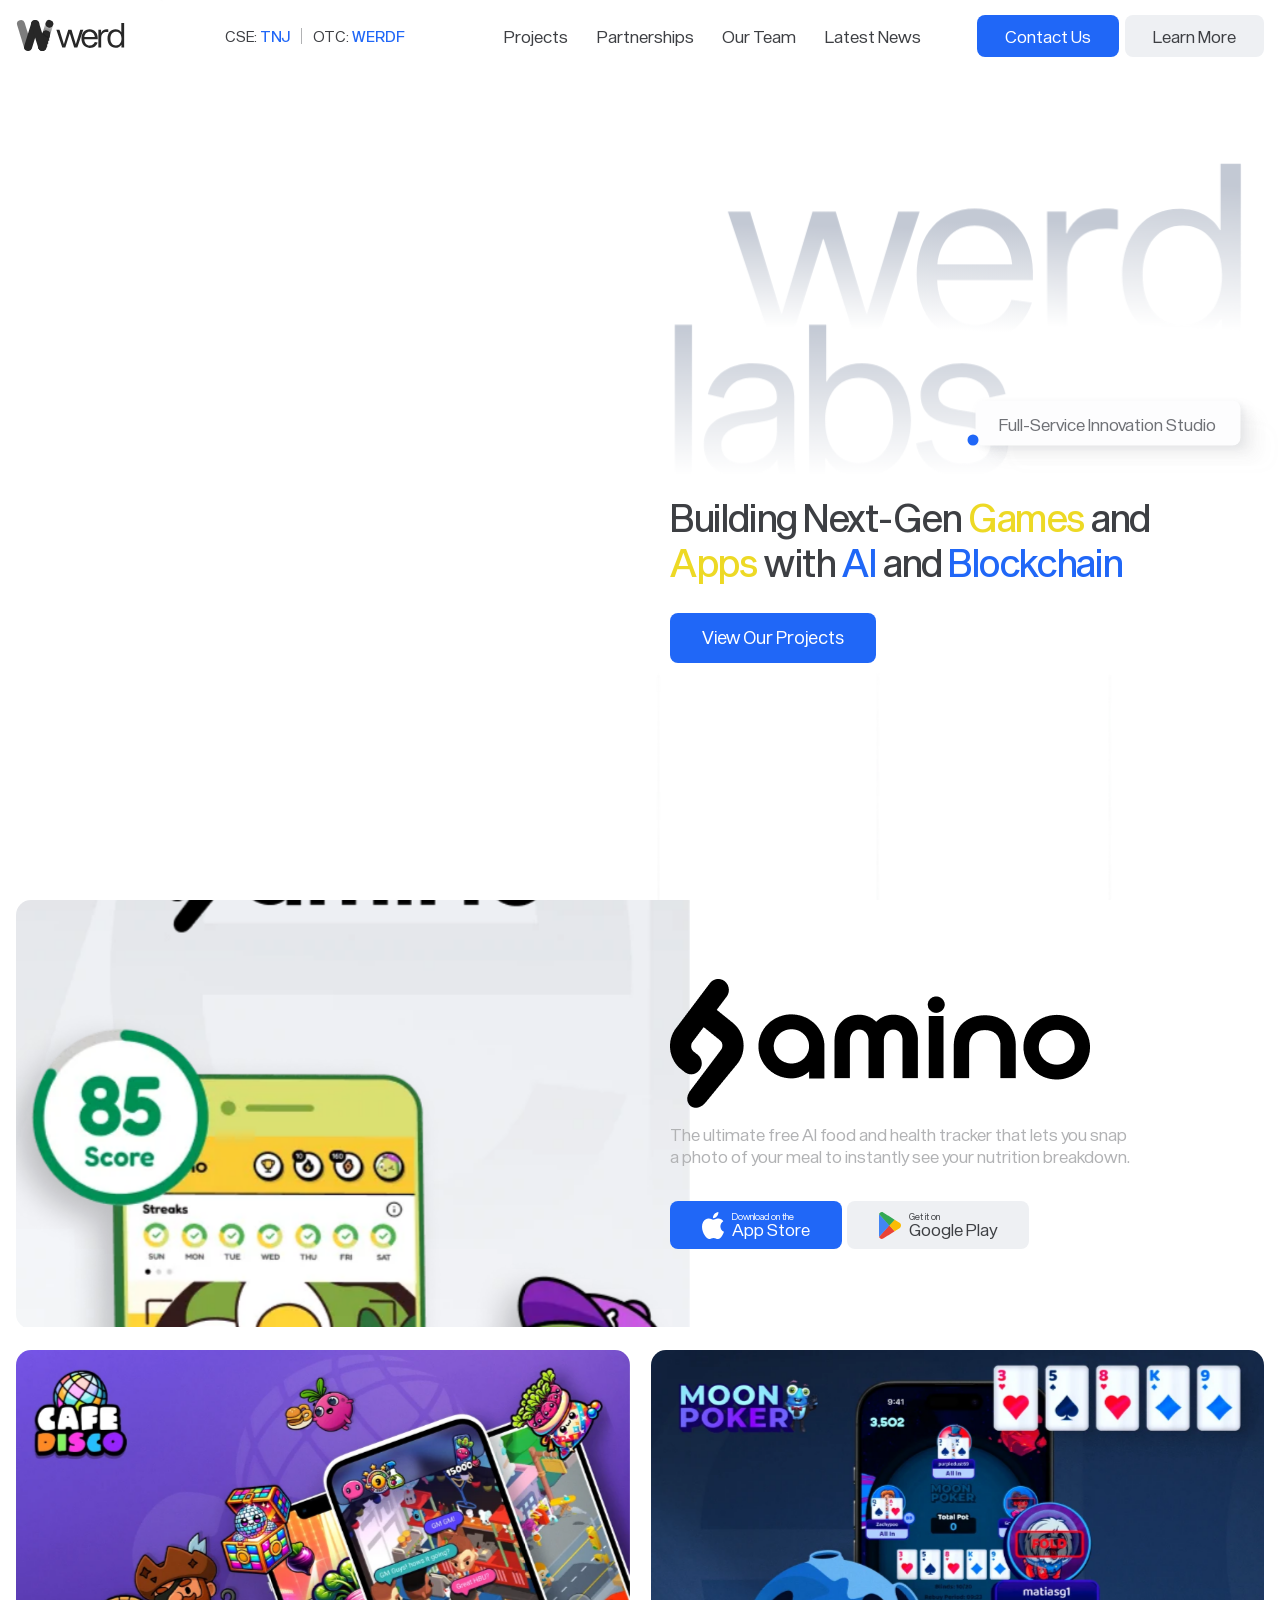
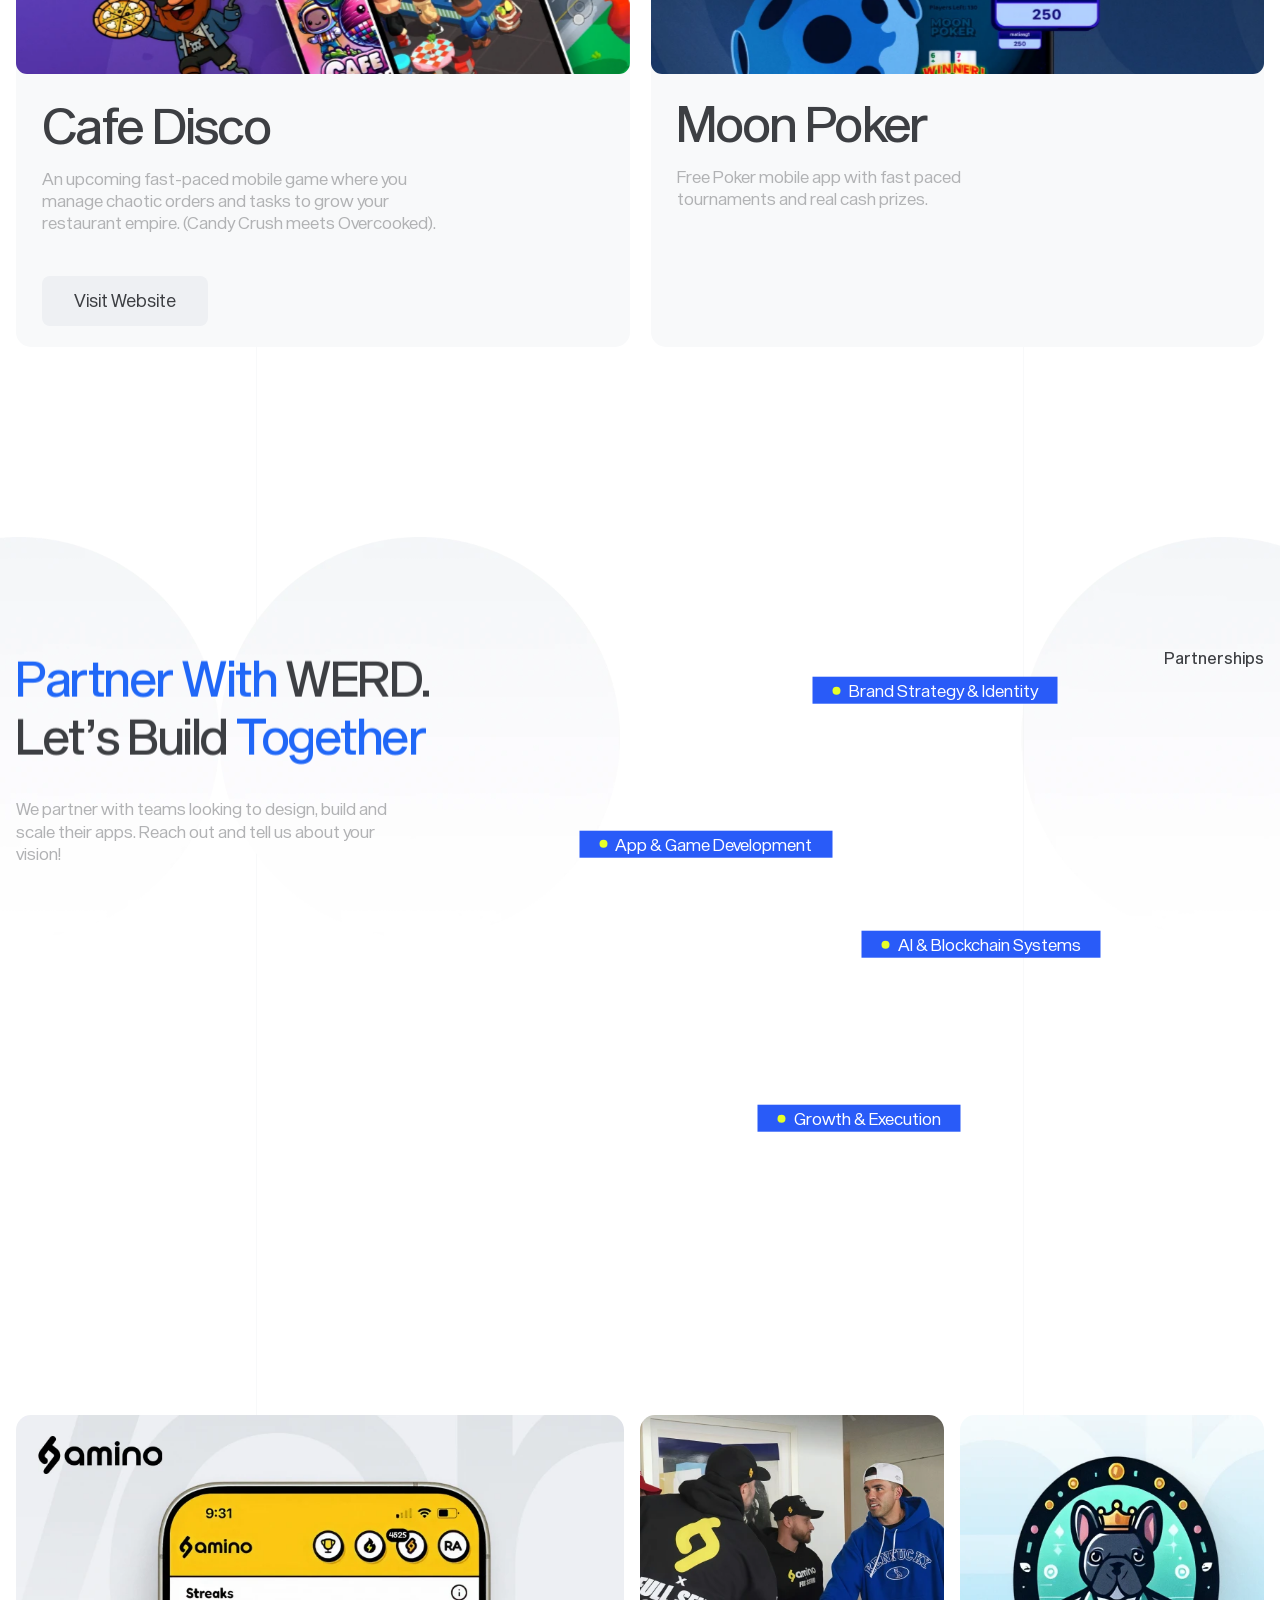
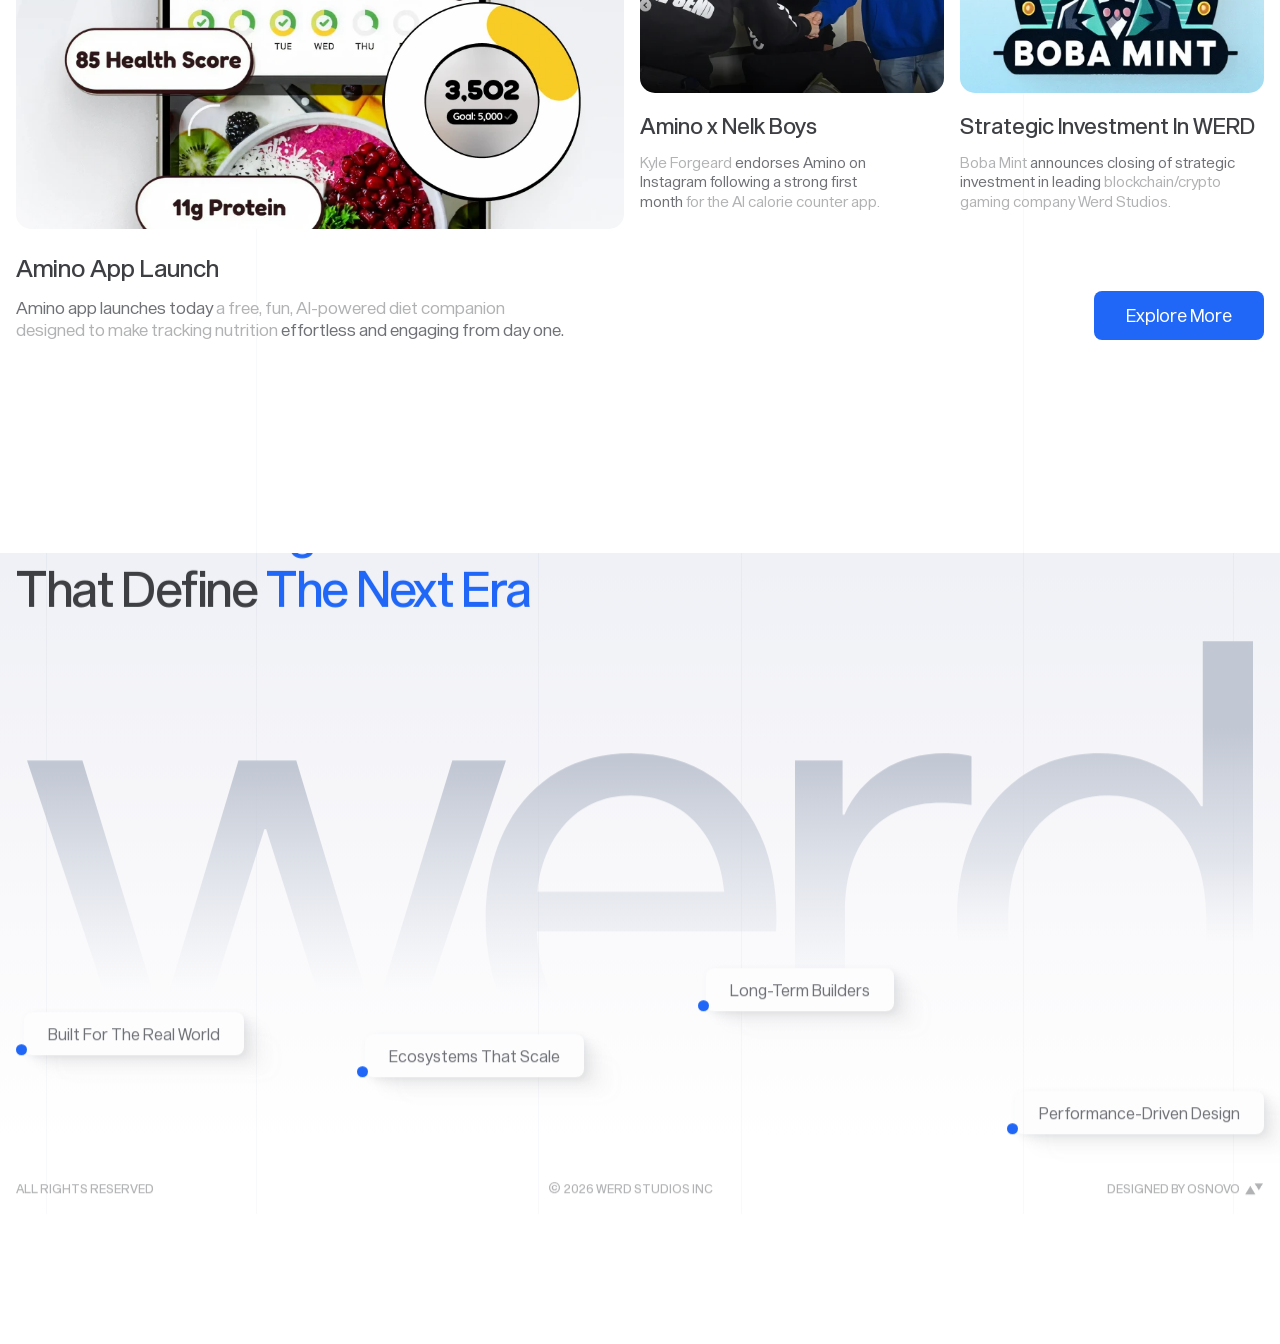
==== commit d969c071: "chore: Update Google Fonts import URL in CSS and add cache busting to CSS links in HTML files." ====
--- a/index.html
+++ b/index.html
@@ -135,7 +135,7 @@
     <link
       rel="stylesheet"
       crossorigin=""
-      href="./css/main.min.css?v=1772284453776"
+      href="./css/main.min.css?v=1774051200001"
     />
     <link
       rel="stylesheet"
@@ -809,6 +809,31 @@
                 </p>
               </div>
             </article>
+            <article
+              class="news__item item-news large mobile-only"
+              data-fls-watcher-threshold="0.35"
+              data-fls-watcher-once=""
+              data-fls-watcher=""
+            >
+              <a href="https://canadiansme.ca/snap-scan-understand-inside-werd-labs-amino/" target="_blank" class="item-news__image" data-link-cursor-item="">
+                <picture>
+                  <img
+                    alt="Interview With Andrew Shore"
+                    src="./assets/img/news-page/news-list/04.jpeg"
+                  />
+                </picture>
+              </a>
+              <div class="item-news__info">
+                <h3>
+                  <a href="https://canadiansme.ca/snap-scan-understand-inside-werd-labs-amino/" target="_blank">Interview With Andrew Shore</a>
+                </h3>
+                <p>
+                  CanadianSME Small Business Magazine interview
+                  <span>Andrew Shore, Toronto-based tech entrepreneur,</span>
+                  founder and CEO of Amino.
+                </p>
+              </div>
+            </article>
             <div class="news__body">
               <div class="news__items-grid-2">
                 <article
--- a/css/main.min.css
+++ b/css/main.min.css
@@ -1 +1 @@
-@import"https://fonts.googleapis.com/css?family=Geist+Mono:100,200,300,regular,500,600,700,800,900&display=swap";*{padding:0;margin:0;border:0rem}*,*:before,*:after{box-sizing:border-box}*:before,*:after{display:inline-block}html,body{height:100%}body{line-height:1;scrollbar-gutter:stable;-ms-text-size-adjust:100%;-moz-text-size-adjust:100%;-webkit-text-size-adjust:100%;-webkit-font-smoothing:antialiased;-moz-osx-font-smoothing:grayscale}input,button,textarea{font-family:inherit;font-size:inherit;line-height:inherit;color:inherit;background-color:transparent}input,textarea{width:100%}label{display:inline-block}button,select,option{cursor:pointer}a{display:inline-block;color:inherit;text-decoration:none}ul li{list-style:none}img{max-width:100%;height:auto;vertical-align:middle}h1,h2,h3,h4,h5,h6{font-weight:inherit;font-size:inherit}address{font-style:normal}@font-face{font-family:SequelSansRoman;font-display:swap;src:url(../assets/fonts/SequelSansRoman.woff2) format("woff2");font-weight:400;font-style:normal}@font-face{font-family:SequelSansBookObl;font-display:swap;src:url(../assets/fonts/SequelSansBookObl.woff2) format("woff2");font-weight:400;font-style:normal}@font-face{font-family:SequelSansBook;font-display:swap;src:url(../assets/fonts/SequelSansBook.woff2) format("woff2");font-weight:400;font-style:normal}:root{--white: #fff;--black: #3d3f43;--blue: #2067f7;--blue-hover: #0552ee;--grey: #b1b2b4;--grey-accent: #6f7176;--grey-light: #eef0f3;--grey-light-hover: #e6e8ed;--yellow: #edd925}html,body{height:auto;min-height:100%}body{min-width:20rem;color:#000;font-family:SequelSansBook;font-size:1rem}[data-fls-scrolllock] body{overflow:hidden;touch-action:none;overscroll-behavior:none}.wrapper{min-height:100%;display:flex;flex-direction:column;overflow:clip}.wrapper>main{flex:1 1 auto}.wrapper>*{min-width:0}[class*=__container]{width:100%;margin:0 auto}*::selection{background-color:var(--black)!important;color:var(--white)!important}button,a,*{outline:none!important;-webkit-tap-highlight-color:transparent!important}.button{position:relative;z-index:2;flex-shrink:0;display:inline-flex;align-items:center;justify-content:center;overflow:hidden;transition:background-color .3s ease 0s}.button span{font-style:normal;font-family:SequelSansBook;font-weight:400;line-height:1.2;text-transform:capitalize;text-wrap:nowrap;white-space:nowrap}.button.blue{background-color:var(--blue)}.button.blue span{color:var(--white)}.button.grey{background-color:var(--grey-light)}.button.grey span{color:var(--black)}[data-split-text]{position:relative}[data-split-text] span{transition:color .3s ease}[data-split-text] span:nth-child(1){transition-delay:25ms}[data-split-text] span:nth-child(2){transition-delay:.05s}[data-split-text] span:nth-child(3){transition-delay:75ms}[data-split-text] span:nth-child(4){transition-delay:.1s}[data-split-text] span:nth-child(5){transition-delay:.125s}[data-split-text] span:nth-child(6){transition-delay:.15s}[data-split-text] span:nth-child(7){transition-delay:.175s}[data-split-text] span:nth-child(8){transition-delay:.2s}[data-split-text] span:nth-child(9){transition-delay:.225s}[data-split-text] span:nth-child(10){transition-delay:.25s}[data-split-text] span:nth-child(11){transition-delay:.275s}[data-split-text] span:nth-child(12){transition-delay:.3s}[data-split-text] span:nth-child(13){transition-delay:.325s}[data-split-text] span:nth-child(14){transition-delay:.35s}[data-split-text] span:nth-child(15){transition-delay:.375s}[data-split-text] span:nth-child(16){transition-delay:.4s}[data-split-text] span:nth-child(17){transition-delay:.425s}[data-split-text] span:nth-child(18){transition-delay:.45s}[data-split-text] span:nth-child(19){transition-delay:.475s}[data-split-text] span:nth-child(20){transition-delay:.5s}[data-split-text] span:nth-child(21){transition-delay:.525s}[data-split-text] span:nth-child(22){transition-delay:.55s}[data-split-text] span:nth-child(23){transition-delay:.575s}[data-split-text] span:nth-child(24){transition-delay:.6s}[data-split-text] span:nth-child(25){transition-delay:.625s}[data-split-text] span:nth-child(26){transition-delay:.65s}[data-split-text] span:nth-child(27){transition-delay:.675s}[data-split-text] span:nth-child(28){transition-delay:.7s}[data-split-text] span:nth-child(29){transition-delay:.725s}[data-split-text] span:nth-child(30){transition-delay:.75s}.header-title{display:flex;flex-direction:column;color:var(--black);font-style:normal;line-height:118%;letter-spacing:-.01em;font-family:SequelSansRoman;font-weight:400}.header-title.animate.--watcher-view .header-title__row>span>span{animation:fromBottom100 .45s ease-out forwards;animation-delay:calc((var(--i) - 1) * 75ms)}.header-title__row{font-size:inherit}.header-title__row>span{overflow:hidden;display:inline-flex;vertical-align:bottom;font-size:inherit}.header-title__row>span>span{font-size:inherit;vertical-align:bottom;transform:translateY(100%);will-change:transform}.header-text{color:var(--grey);font-style:normal;font-family:SequelSansBook;font-weight:400;line-height:130%}.header-text span{color:#6f7176}.blue{color:var(--blue)}.yellow{color:var(--yellow)}#cursorDecor{pointer-events:none;-webkit-user-select:none;user-select:none;position:fixed;top:0;left:0;z-index:8;aspect-ratio:1;background-color:#fafafc80;-webkit-backdrop-filter:blur(0.25rem);backdrop-filter:blur(0.25rem);border-radius:50%;display:inline-flex;align-items:center;justify-content:center;will-change:transform;transition:opacity .1s ease 0s,visibility .1s ease 0s}#cursorDecor.hidden{opacity:0;visibility:hidden}#cursorDecor svg{height:auto}.ascii{white-space:pre;font-family:Geist Mono;font-style:normal;font-weight:400;line-height:110%;color:#c8cbd7;font-size:.42187vw}.ascii.footer-ascii{font-size:.59167vw}.ascii.projects-ascii{font-size:.27448vw}.ascii.team-ascii{font-size:.63542vw}.ascii__row{display:block;opacity:0;color:#c8cbd7}.--watcher-view .ascii__row{animation:rowFromOpacity .6s ease-out forwards,rowsColorChange 2.4s ease infinite;animation-delay:calc(var(--i) * 40ms),calc(var(--i) * 40ms + .6s)}@keyframes rowsTranslate{0%{transform:translate(0)}50%{transform:translate(-0.0625rem)}to{transform:translate(0)}}@keyframes rowsColorChange{0%{color:#c8cbd7}15%{color:#2067f7}30%{color:#c8cbd7}to{color:#c8cbd7}}@keyframes rowFromOpacity{0%{opacity:0}to{opacity:1}}@keyframes fromBottom100{0%{transform:translateY(100%)}to{transform:translateY(0)}}@keyframes fromBottom10{0%{transform:translateY(10%)}to{transform:translateY(0)}}@keyframes fromOpacity{0%{opacity:0;visibility:hidden}to{opacity:1;visibility:visible}}@keyframes fromBottomOpacity{0%{opacity:0;visibility:hidden;transform:translateY(max(1.04167vw,1.25rem))}60%{opacity:1;visibility:visible}to{opacity:1;visibility:visible;transform:translateY(0)}}.menu__list{display:flex}.menu__link{color:var(--black);font-style:normal;line-height:120%}.menu__link.active{color:var(--grey);pointer-events:none;-webkit-user-select:none;user-select:none}.menu__link.--navigator-active{color:var(--grey)}.menu__mobile-bottom{width:100%;display:flex;align-items:center;justify-content:space-between;column-gap:1.25rem}.menu__mobile-bottom-link{color:var(--grey);font-size:0.75rem;font-family:SequelSansRoman;font-weight:400;line-height:1.2;text-transform:uppercase}.menu__mobile-bottom-icon-link{flex-shrink:0;width:1.25rem;height:1rem}.menu__mobile-bottom-icon-link svg{pointer-events:none;-webkit-user-select:none;user-select:none;width:100%;height:100%}.icon-menu{display:none}.header{position:fixed;z-index:10;top:0;left:0;width:100%;background-color:transparent;transition:background-color .3s ease 0s,padding-top .3s ease 0s,padding-bottom .3s ease 0s}.header.--header-scroll{background-color:var(--white)}.header__container{display:flex;align-items:center;justify-content:space-between;column-gap:1.25rem}.header__logo{position:relative;z-index:2;flex-shrink:0}.header__logo img{pointer-events:none;-webkit-user-select:none;user-select:none;width:100%}.header__stock-tickers{display:flex;align-items:center;column-gap:0.875rem}.header__stock-ticker{color:var(--black);font-style:normal;font-family:SequelSansBook;font-weight:400;line-height:120%}.header__stock-ticker span{font-family:SequelSansRoman;font-weight:400}.header__stock-tickers-border{display:block;flex-shrink:0;width:0.0625rem;background-color:var(--grey)}.header__main{display:flex;align-items:center}.footer{position:relative;z-index:2;width:100%;will-change:transform;background:linear-gradient(0deg,#fff 10.23%,#f5f5f9 59.65%,#eff1f6,#eaecf3 109.08%)}.footer:before{content:"";position:absolute;pointer-events:none;-webkit-user-select:none;user-select:none;z-index:2;top:0;left:20%;width:max(.05208vw,0.0625rem);height:100%;background:linear-gradient(to bottom,#c4c9d733,#c4c9d71a)}.footer:after{content:"";position:absolute;pointer-events:none;-webkit-user-select:none;user-select:none;z-index:2;top:0;right:20%;width:max(.05208vw,0.0625rem);height:100%;background:linear-gradient(to bottom,#c4c9d733,#c4c9d71a)}.footer__lines{pointer-events:none;-webkit-user-select:none;user-select:none;position:absolute;z-index:2;top:0;left:0;width:100%;height:100%}.footer__lines span{position:absolute;z-index:2;top:0;width:max(.05208vw,0.0625rem);height:100%;background:linear-gradient(to bottom,#c4c9d733,#c4c9d71a)}.footer__lines span:nth-child(1){left:3.6%}.footer__lines span:nth-child(2){right:3.6%}.footer__lines span:nth-child(3){left:42%}.footer__lines span:nth-child(4){right:42%}.footer__bg{pointer-events:none;-webkit-user-select:none;user-select:none;position:absolute;z-index:1;top:0;left:0;width:100%;height:100%}.footer__werd{position:absolute;z-index:2}.footer__bg-bg{position:absolute;z-index:1;left:0;bottom:0;width:100%;height:100%}.footer__bg-bg video{position:absolute;z-index:1;top:0;left:0;width:100%;height:100%;object-fit:cover}.footer__container{position:relative;z-index:2;display:flex;flex-direction:column}.footer__main{display:flex;flex-direction:column}.footer__header{display:flex;align-items:flex-start;justify-content:space-between;column-gap:1.25rem}.footer__menu-link{color:var(--black);font-size:1.25rem;font-style:normal;font-family:SequelSansRoman;font-weight:400;line-height:120%}.footer__items{display:flex;align-items:flex-start;justify-content:space-between;column-gap:1.25rem}.footer__item{display:flex;align-items:flex-end}.footer__item-circle{position:relative;z-index:2;flex-shrink:0;aspect-ratio:1;border-radius:50%;background-color:var(--blue)}.footer__item-card{background-color:#fdfdfe;box-shadow:max(2.8125vw,3.375rem) max(1.97917vw,2.375rem) max(.9375vw,1.125rem) 0 #81869200,max(1.77083vw,2.125rem) max(1.25vw,1.5rem) max(.88542vw,1.0625rem) 0 #81869203,max(.98958vw,1.1875rem) max(.72917vw,0.875rem) max(.72917vw,0.875rem) 0 #8186920d,max(.46875vw,0.5625rem) max(.3125vw,0.375rem) max(.57292vw,0.6875rem) 0 #81869217,max(.10417vw,0.125rem) max(.10417vw,0.125rem) max(.3125vw,0.375rem) 0 #8186921a;color:var(--grey-accent);font-style:normal;font-family:SequelSansBook;font-weight:400;line-height:normal;text-transform:capitalize}.footer__bottom-text{display:inline-flex;align-items:center;column-gap:0.25rem}.footer__bottom-text svg{width:0.6875rem;height:auto}.footer__bottom-text span{color:var(--grey);font-style:normal;font-family:SequelSansRoman;font-weight:400;line-height:normal;text-transform:uppercase}.footer__bottom-link{display:inline-flex;align-items:center;column-gap:0.25rem}.footer__bottom-link span{color:var(--grey);font-style:normal;font-family:SequelSansRoman;font-weight:400;line-height:normal;text-transform:uppercase;transition:color .3s ease 0s}.footer__bottom-link svg{width:1.25rem;height:auto}.footer__bottom-link svg path{transition:fill .3s ease 0s}.footer__bottom-mobile-osnovo{display:flex;align-items:center;justify-content:space-between;column-gap:1.25rem}.footer__bottom-mobile-text-link{color:var(--grey);font-size:0.75rem;font-style:normal;font-family:SequelSansRoman;font-weight:400;line-height:normal;text-transform:uppercase}.footer__bottom-mobile-icon-link{flex-shrink:0;width:1.25rem}.footer__bottom-mobile-icon-link svg{pointer-events:none;-webkit-user-select:none;user-select:none;width:100%;height:auto}@media (max-width:120.06125em)and (not (max-width:64.06125em))and (max-width:112em){.header{padding-top:clamp(0.75rem,0.08184271596875rem + 1.042997575vw,1.25rem)}.header{padding-bottom:clamp(0.75rem,0.08184271596875rem + 1.042997575vw,1.25rem)}.header__logo{width:clamp(6.125rem,3.20181188235rem + 4.5631143908vw,8.3125rem)}}@media (max-width:120.06125em)and (not (max-width:47.99875em))and (max-width:112em){.button span{font-size:clamp(1.125rem,1.125rem + 0vw,1.125rem)}.button.small{padding-top:clamp(0.625rem,0.531254272375rem + .1953086854vw,0.75rem)}.button.small{padding-bottom:clamp(0.625rem,0.531254272375rem + .1953086854vw,0.75rem)}.button.small{padding-left:clamp(1.5rem,1.1250170895125rem + .7812347415vw,2rem)}.button.small{padding-right:clamp(1.5rem,1.1250170895125rem + .7812347415vw,2rem)}.button.small span{font-size:clamp(1rem,0.906254272375rem + .1953086854vw,1.125rem)}.header-title{font-size:clamp(1.75rem,-0.26553314388125rem + 4.1991367356vw,4.4375rem)}.header-text{font-size:clamp(0.875rem,0.59376281713125rem + .5859260561vw,1.25rem)}#cursorDecor{width:clamp(5rem,3.35944976660625rem + 3.4179019941vw,7.1875rem)}#cursorDecor svg{width:clamp(2.5rem,2.21876281713125rem + .5859260561vw,2.875rem)}.footer{padding-top:clamp(2.5rem,-1.06233764965625rem + 7.4217300443vw,7.25rem)}.footer{padding-bottom:clamp(0.75rem,2.0624743657375rem + -1.1718521123vw,1.5rem)}.footer__item:nth-child(1){margin-top:clamp(2rem,4.62494873146875rem + -2.3437042245vw,3.5rem)}.footer__item:nth-child(1){translate:clamp(.0.0625rem,-4.2185576336375rem + 8.7888907443vw,5.625rem)}.footer__item:nth-child(2){margin-top:clamp(2.75rem,0.68759399230625rem + 4.2967910783vw,5.5rem)}.footer__item:nth-child(3){translate:clamp(.0.0625rem,-5.3435063651125rem + 11.1325949688vw,7.125rem)}.footer__item:nth-child(4){margin-top:clamp(5.125rem,1.281425167475rem + 8.0076561005vw,10.25rem)}.footer__item:nth-child(4){translate:clamp(-4.75rem,3.56233775903125rem + -7.421730142vw,.0.0625rem)}.footer__item-circle{width:clamp(0.5rem,0.21876281713125rem + .5859260561vw,0.875rem)}.footer__item-card{padding-top:clamp(0.625rem,0.43750854475625rem + .3906173708vw,0.875rem)}.footer__item-card{padding-bottom:clamp(0.625rem,0.43750854475625rem + .3906173708vw,0.875rem)}.footer__item-card{padding-left:clamp(1.25rem,0.8750170895125rem + .7812347415vw,1.75rem)}.footer__item-card{padding-right:clamp(1.25rem,0.8750170895125rem + .7812347415vw,1.75rem)}.footer__item-card{margin-bottom:clamp(0.3125rem,.312628171.3125rem + .5859260561vw,0.6875rem)}.footer__item-card{font-size:clamp(0.75rem,0.3750170895125rem + .7812347415vw,1.25rem)}.footer__bottom{margin-top:clamp(2rem,0.6875598132875rem + 2.7343215953vw,3.75rem)}}@media (max-width:120.06125em)and (not (max-width:112em)){.button span{font-size:1.125rem}.button.small{padding-top:0.75rem}.button.small{padding-bottom:0.75rem}.button.small{padding-left:2rem}.button.small{padding-right:2rem}.button.small span{font-size:1.125rem}.header-title{font-size:4.4375rem}.header-text{font-size:1.25rem}#cursorDecor{width:7.1875rem}#cursorDecor svg{width:2.875rem}.header{padding-top:1.25rem}.header{padding-bottom:1.25rem}.header__logo{width:8.3125rem}.footer{padding-top:7.25rem}.footer{padding-bottom:0.75rem}.footer__item:nth-child(1){margin-top:2rem}.footer__item:nth-child(1){translate:5.625rem}.footer__item:nth-child(2){margin-top:5.5rem}.footer__item:nth-child(3){translate:7.125rem}.footer__item:nth-child(4){margin-top:10.25rem}.footer__item:nth-child(4){translate:-4.75rem}.footer__item-circle{width:0.875rem}.footer__item-card{padding-top:0.875rem}.footer__item-card{padding-bottom:0.875rem}.footer__item-card{padding-left:1.75rem}.footer__item-card{padding-right:1.75rem}.footer__item-card{margin-bottom:0.6875rem}.footer__item-card{font-size:1.25rem}.footer__bottom{margin-top:3.75rem}}@media (max-width:120.06125em)and (max-width:64.06125em){.header{padding-top:0.75rem}.header{padding-bottom:0.75rem}.header__logo{width:6.125rem}}@media (max-width:120.06125em)and (max-width:47.99875em){.button span{font-size:1.125rem}.button.small{padding-top:0.625rem}.button.small{padding-bottom:0.625rem}.button.small{padding-left:1.5rem}.button.small{padding-right:1.5rem}.button.small span{font-size:1rem}.header-title{font-size:1.75rem}.header-text{font-size:0.875rem}#cursorDecor{width:5rem}#cursorDecor svg{width:2.5rem}.footer{padding-top:2.5rem}.footer{padding-bottom:1.5rem}.footer__item-circle{width:0.5rem}.footer__item-card{padding-top:0.625rem}.footer__item-card{padding-bottom:0.625rem}.footer__item-card{padding-left:1.25rem}.footer__item-card{padding-right:1.25rem}.footer__item-card{margin-bottom:0.3125rem}.footer__item-card{font-size:0.75rem}}@media (max-width:120.06125em){[class*=__container]{max-width:112rem;padding-left:1rem;padding-right:1rem}.button{padding:0.875rem 2rem;border-radius:0.5rem}.header.--header-scroll{padding-top:0.75rem;padding-bottom:0.75rem}.footer__item-card{border-radius:0.5rem;margin-left:-0.1875rem}.footer__bottom-text span{font-size:0.75rem}.footer__bottom-link span{font-size:0.75rem}}@media not (max-width:112em){.header__stock-tickers{column-gap:0.875rem}.header__stock-ticker{font-size:1.125rem}.header__stock-tickers-border{height:1rem}}@media (max-width:64.06125em)and (any-hover:none){.icon-menu{cursor:default}}@media (max-width:64.06125em){.menu__body{position:fixed;width:100%;height:100svh;left:-100%;top:0;overflow:auto;padding:8rem 1rem 1rem;transition:left .3s;display:flex;flex-direction:column;background:url(../assets/img/mob-menu-bg.webp) bottom/cover no-repeat,var(--white)}[data-fls-menu-open] .menu__body{left:0}.menu__list{flex-shrink:0;flex-direction:column;align-items:flex-start;row-gap:0.625rem}.menu__link{font-family:SequelSansRoman;font-weight:400;font-size:1.5rem}.menu__mobile{display:flex;flex-direction:column;align-items:flex-start;justify-content:space-between;flex:1 1 auto;margin-top:4.5rem;row-gap:2.25rem}.menu__mobile-contact{display:inline-flex;align-items:flex-start;column-gap:0.25rem}.menu__mobile-contact span{pointer-events:none;-webkit-user-select:none;user-select:none;font-family:SequelSansRoman;font-weight:400;font-size:1.5rem;color:var(--black);font-style:normal;line-height:120%}.menu__mobile-contact svg{pointer-events:none;-webkit-user-select:none;user-select:none;flex-shrink:0;width:0.5625rem;height:auto;margin-top:0.25rem}.icon-menu{display:block;position:relative;width:2.5rem;height:2.5rem;z-index:5;border-radius:0.5rem;background-color:var(--grey-light);display:inline-flex;align-items:center;justify-content:center;padding:0.875rem 0.75rem}.icon-menu__body{position:relative;width:100%;height:100%}.icon-menu__body span{position:absolute;z-index:1;height:0.125rem;border-radius:0.125rem;background-color:var(--black);transition:all .3s ease 0s}.icon-menu__body span:nth-child(1){top:0;left:0;width:100%}[data-fls-menu-open] .icon-menu__body span:nth-child(1){top:calc(50% - 0.0625rem);transform:rotate(45deg)}.icon-menu__body span:nth-child(2){top:50%;transform:translateY(-50%);left:0;width:100%}[data-fls-menu-open] .icon-menu__body span:nth-child(2){width:0}.icon-menu__body span:nth-child(3){bottom:0;left:0;width:calc(100% - 0.25rem)}[data-fls-menu-open] .icon-menu__body span:nth-child(3){width:100%;bottom:calc(50% - 0.0625rem);transform:rotate(-45deg)}.header__buttons{display:none}}@media (not (max-width:47.99875em))and (max-width:112em){.header__stock-tickers{column-gap:clamp(0.5rem,0.21876281713125rem + .5859260561vw,0.875rem)}.header__stock-ticker{font-size:clamp(0.75rem,0.46876281713125rem + .5859260561vw,1.125rem)}.header__stock-tickers-border{height:clamp(0.75rem,0.56250854475625rem + .3906173708vw,1rem)}}@media (max-width:47.99875em){.header-sub-title{display:none}.ascii{font-size:.85417vw}.ascii.footer-ascii{font-size:1.16667vw}.ascii.projects-ascii{font-size:.85417vw}.ascii.team-ascii{font-size:.85417vw}.header__stock-tickers{column-gap:0.5rem}.header__stock-ticker{font-size:0.75rem}.header__stock-tickers-border{height:0.75rem}.footer__lines span:nth-child(1){display:none}.footer__lines span:nth-child(2){display:none}.footer__werd{bottom:31%;left:0;width:100%}.footer__werd-pc{display:none}.footer__werd-mob{display:block;width:100%}.footer__werd-mob svg{width:100%;height:auto}.footer__bg-bg-mobile{pointer-events:none;-webkit-user-select:none;user-select:none;display:block;width:100%}.footer__bg-bg-mobile img{width:100%}.footer__header{margin-bottom:4rem}.footer__menu{display:flex;flex-direction:column;align-items:flex-start;row-gap:0.625rem;margin-bottom:12rem}.footer__items{flex-direction:column;width:100%}.footer__item:nth-child(2){align-self:flex-end;margin-top:-0.875rem;margin-bottom:2.625rem}.footer__item:nth-child(3){display:none}.footer__item:nth-child(4){margin-left:5.5rem}.footer__bottom{margin-top:4rem}.footer__bottom-pc{display:none}.footer__bottom-mobile{display:flex;flex-direction:column;width:100%;row-gap:0.625rem}}@media (min-width:47.99875em)and (max-width:120.06125em)and (not (max-width:47.99875em))and (max-width:112em){.header-sub-title{font-size:clamp(1rem,1rem + 0vw,1rem)}.footer__main{row-gap:clamp(11.25rem,-4.686773695825rem + 33.2024765141vw,32.5rem)}}@media (min-width:47.99875em)and (max-width:120.06125em)and (not (max-width:112em)){.header-sub-title{font-size:1rem}.footer__main{row-gap:32.5rem}}@media (min-width:47.99875em)and (max-width:120.06125em)and (max-width:47.99875em){.header-sub-title{font-size:1rem}.footer__main{row-gap:11.25rem}}@media (min-width:47.99875em)and (max-width:120.06125em){.header-sub-title{color:var(--black);font-style:normal;font-family:SequelSansRoman;font-weight:400;line-height:110%;text-transform:capitalize}}@media (min-width:47.99875em)and (any-hover:hover){.button.blue:hover{background-color:var(--blue-hover)}.button.grey:hover{background-color:var(--grey-light-hover)}.footer__bottom-link:hover span{color:var(--black)}.footer__bottom-link:hover svg path{fill:var(--black)}}@media (min-width:47.99875em){.header__stock-tickers-border{width:max(.05208vw,0.0625rem);height:max(.83333vw,1rem)}.footer__werd{bottom:20%;left:max(2.08333vw,1.25rem);width:calc(100% - max(4.16667vw,2.5rem));height:auto}.footer__werd-pc{display:block;width:100%}.footer__werd-pc svg{width:100%;height:auto}.footer__werd-mob{display:none}.footer__bg-bg-mobile{display:none}.footer__menu{display:none}.footer__bottom-pc{display:flex;align-items:center;justify-content:space-between;column-gap:1.25rem}.footer__bottom-mobile{display:none}}@media (min-width:64.06125em)and (max-width:120.06125em)and (not (max-width:64.06125em))and (max-width:112em){.menu__list{column-gap:clamp(1.5rem,0.3307247529375rem + 1.8252457563vw,2.375rem)}.header__main{column-gap:clamp(2rem,-4.01341555630625rem + 9.3869781753vw,6.5rem)}.header__buttons{column-gap:clamp(0.375rem,0.375rem + 0vw,0.375rem)}}@media (min-width:64.06125em)and (max-width:120.06125em)and (not (max-width:47.99875em))and (max-width:112em){.menu__link{font-size:clamp(1rem,0.906254272375rem + .1953086854vw,1.125rem)}}@media (min-width:64.06125em)and (max-width:120.06125em)and (not (max-width:112em)){.menu__list{column-gap:2.375rem}.menu__link{font-size:1.125rem}.header__main{column-gap:6.5rem}.header__buttons{column-gap:0.375rem}}@media (min-width:64.06125em)and (max-width:120.06125em)and (max-width:64.06125em){.menu__list{column-gap:1.5rem}.header__main{column-gap:2rem}.header__buttons{column-gap:0.375rem}}@media (min-width:64.06125em)and (max-width:120.06125em)and (max-width:47.99875em){.menu__link{font-size:1rem}}@media (min-width:64.06125em)and (max-width:120.06125em)and (any-hover:hover){.menu__link:hover{color:var(--grey)}}@media (min-width:64.06125em)and (max-width:120.06125em){.menu__list{align-items:center}.menu__link{font-family:SequelSansBook;font-weight:400}.header__main{justify-content:flex-end}.header__buttons{display:flex;align-items:center}}@media (min-width:64.06125em){.menu__mobile{display:none}.menu__mobile-contact{display:none}.footer__werd{bottom:16%}}@media (min-width:120.06125em){[class*=__container]{max-width:max(93.33333vw,112rem);padding-left:max(.83333vw,1rem);padding-right:max(.83333vw,1rem)}.button{padding:max(.72917vw,0.875rem) max(1.66667vw,2rem);border-radius:max(.41667vw,0.5rem)}.button span{font-size:max(.9375vw,1.125rem)}.button.small{padding:max(.625vw,0.75rem) max(1.66667vw,2rem)}.button.small span{font-size:max(.9375vw,1.125rem)}.header-sub-title{font-size:max(.83333vw,1rem)}.header-title{font-size:max(3.69792vw,4.4375rem)}.header-text{font-size:max(1.04167vw,1.25rem)}#cursorDecor{width:max(5.98958vw,7.1875rem)}#cursorDecor svg{width:max(2.39583vw,2.875rem)}.menu__list{column-gap:max(1.97917vw,2.375rem)}.menu__link{font-family:SequelSansBook;font-weight:400;font-size:max(.9375vw,1.125rem)}.header{padding-top:max(1.04167vw,1.25rem);padding-bottom:max(1.04167vw,1.25rem)}.header.--header-scroll{padding-top:max(.625vw,0.75rem);padding-bottom:max(.625vw,0.75rem)}.header__logo{width:max(6.92708vw,8.3125rem)}.header__stock-tickers{column-gap:max(.72917vw,0.875rem)}.header__stock-ticker{font-size:max(.9375vw,1.125rem)}.header__main{justify-content:flex-end;column-gap:max(5.41667vw,6.5rem)}.header__buttons{display:flex;align-items:center;column-gap:max(.3125vw,0.375rem)}.footer{padding-top:max(6.04167vw,7.25rem);padding-bottom:max(.625vw,0.75rem)}.footer__main{row-gap:max(27.08333vw,32.5rem)}.footer__item:nth-child(1){margin-top:max(1.66667vw,2rem);translate:max(4.6875vw,5.625rem)}.footer__item:nth-child(2){margin-top:max(4.58333vw,5.5rem)}.footer__item:nth-child(3){translate:max(5.9375vw,7.125rem)}.footer__item:nth-child(4){margin-top:max(8.54167vw,10.25rem);translate:min(-3.95833vw,-4.75rem)}.footer__item-circle{width:max(.72917vw,0.875rem)}.footer__item-card{padding:max(.72917vw,0.875rem) max(1.45833vw,1.75rem);margin-bottom:max(.57292vw,0.6875rem)}.footer__bottom{margin-top:max(3.125vw,3.75rem)}.footer__bottom-text{column-gap:max(.20833vw,0.25rem)}.footer__bottom-text svg{width:max(.57292vw,0.6875rem)}.footer__bottom-text span{font-size:max(.625vw,0.75rem)}.footer__bottom-link{column-gap:max(.20833vw,0.25rem)}.footer__bottom-link span{font-size:max(.625vw,0.75rem)}.footer__bottom-link svg{width:max(1.04167vw,1.25rem)}}
+@import"https://fonts.googleapis.com/css?family=Geist+Mono:100,200,300,regular,500,600,700,800,900&display=swap";*{padding:0;margin:0;border:0rem}*,*:before,*:after{box-sizing:border-box}*:before,*:after{display:inline-block}html,body{height:100%}body{line-height:1;scrollbar-gutter:stable;-ms-text-size-adjust:100%;-moz-text-size-adjust:100%;-webkit-text-size-adjust:100%;-webkit-font-smoothing:antialiased;-moz-osx-font-smoothing:grayscale}input,button,textarea{font-family:inherit;font-size:inherit;line-height:inherit;color:inherit;background-color:transparent}input,textarea{width:100%}label{display:inline-block}button,select,option{cursor:pointer}a{display:inline-block;color:inherit;text-decoration:none}ul li{list-style:none}img{max-width:100%;height:auto;vertical-align:middle}h1,h2,h3,h4,h5,h6{font-weight:inherit;font-size:inherit}address{font-style:normal}@font-face{font-family:SequelSansRoman;font-display:swap;src:url(../assets/fonts/SequelSansRoman.woff2) format("woff2");font-weight:400;font-style:normal}@font-face{font-family:SequelSansBookObl;font-display:swap;src:url(../assets/fonts/SequelSansBookObl.woff2) format("woff2");font-weight:400;font-style:normal}@font-face{font-family:SequelSansBook;font-display:swap;src:url(../assets/fonts/SequelSansBook.woff2) format("woff2");font-weight:400;font-style:normal}:root{--white: #fff;--black: #3d3f43;--blue: #2067f7;--blue-hover: #0552ee;--grey: #b1b2b4;--grey-accent: #6f7176;--grey-light: #eef0f3;--grey-light-hover: #e6e8ed;--yellow: #edd925}html,body{height:auto;min-height:100%}body{min-width:20rem;color:#000;font-family:SequelSansBook;font-size:1rem}[data-fls-scrolllock] body{overflow:hidden;touch-action:none;overscroll-behavior:none}.wrapper{min-height:100%;display:flex;flex-direction:column;overflow:clip}.wrapper>main{flex:1 1 auto}.wrapper>*{min-width:0}[class*=__container]{width:100%;margin:0 auto}*::selection{background-color:var(--black)!important;color:var(--white)!important}button,a,*{outline:none!important;-webkit-tap-highlight-color:transparent!important}.button{position:relative;z-index:2;flex-shrink:0;display:inline-flex;align-items:center;justify-content:center;overflow:hidden;transition:background-color .3s ease 0s}.button span{font-style:normal;font-family:SequelSansBook;font-weight:400;line-height:1.2;text-transform:capitalize;text-wrap:nowrap;white-space:nowrap}.button.blue{background-color:var(--blue)}.button.blue span{color:var(--white)}.button.grey{background-color:var(--grey-light)}.button.grey span{color:var(--black)}[data-split-text]{position:relative}[data-split-text] span{transition:color .3s ease}[data-split-text] span:nth-child(1){transition-delay:25ms}[data-split-text] span:nth-child(2){transition-delay:.05s}[data-split-text] span:nth-child(3){transition-delay:75ms}[data-split-text] span:nth-child(4){transition-delay:.1s}[data-split-text] span:nth-child(5){transition-delay:.125s}[data-split-text] span:nth-child(6){transition-delay:.15s}[data-split-text] span:nth-child(7){transition-delay:.175s}[data-split-text] span:nth-child(8){transition-delay:.2s}[data-split-text] span:nth-child(9){transition-delay:.225s}[data-split-text] span:nth-child(10){transition-delay:.25s}[data-split-text] span:nth-child(11){transition-delay:.275s}[data-split-text] span:nth-child(12){transition-delay:.3s}[data-split-text] span:nth-child(13){transition-delay:.325s}[data-split-text] span:nth-child(14){transition-delay:.35s}[data-split-text] span:nth-child(15){transition-delay:.375s}[data-split-text] span:nth-child(16){transition-delay:.4s}[data-split-text] span:nth-child(17){transition-delay:.425s}[data-split-text] span:nth-child(18){transition-delay:.45s}[data-split-text] span:nth-child(19){transition-delay:.475s}[data-split-text] span:nth-child(20){transition-delay:.5s}[data-split-text] span:nth-child(21){transition-delay:.525s}[data-split-text] span:nth-child(22){transition-delay:.55s}[data-split-text] span:nth-child(23){transition-delay:.575s}[data-split-text] span:nth-child(24){transition-delay:.6s}[data-split-text] span:nth-child(25){transition-delay:.625s}[data-split-text] span:nth-child(26){transition-delay:.65s}[data-split-text] span:nth-child(27){transition-delay:.675s}[data-split-text] span:nth-child(28){transition-delay:.7s}[data-split-text] span:nth-child(29){transition-delay:.725s}[data-split-text] span:nth-child(30){transition-delay:.75s}.header-title{display:flex;flex-direction:column;color:var(--black);font-style:normal;line-height:118%;letter-spacing:-.01em;font-family:SequelSansRoman;font-weight:400}.header-title.animate.--watcher-view .header-title__row>span>span{animation:fromBottom100 .45s ease-out forwards;animation-delay:calc((var(--i) - 1) * 75ms)}.header-title__row{font-size:inherit}.header-title__row>span{overflow:hidden;display:inline-flex;vertical-align:bottom;font-size:inherit}.header-title__row>span>span{font-size:inherit;vertical-align:bottom;transform:translateY(100%);will-change:transform}.header-text{color:var(--grey);font-style:normal;font-family:SequelSansBook;font-weight:400;line-height:130%}.header-text span{color:#6f7176}.blue{color:var(--blue)}.yellow{color:var(--yellow)}#cursorDecor{pointer-events:none;-webkit-user-select:none;user-select:none;position:fixed;top:0;left:0;z-index:8;aspect-ratio:1;background-color:#fafafc80;-webkit-backdrop-filter:blur(0.25rem);backdrop-filter:blur(0.25rem);border-radius:50%;display:inline-flex;align-items:center;justify-content:center;will-change:transform;transition:opacity .1s ease 0s,visibility .1s ease 0s}#cursorDecor.hidden{opacity:0;visibility:hidden}#cursorDecor svg{height:auto}.ascii{white-space:pre;font-family:Geist Mono;font-style:normal;font-weight:400;line-height:110%;color:#c8cbd7;font-size:.42187vw}.ascii.footer-ascii{font-size:.59167vw}.ascii.projects-ascii{font-size:.27448vw}.ascii.team-ascii{font-size:.63542vw}.ascii__row{display:block;opacity:0;color:#c8cbd7}.--watcher-view .ascii__row{animation:rowFromOpacity .6s ease-out forwards,rowsColorChange 2.4s ease infinite;animation-delay:calc(var(--i) * 40ms),calc(var(--i) * 40ms + .6s)}@keyframes rowsTranslate{0%{transform:translate(0)}50%{transform:translate(-0.0625rem)}to{transform:translate(0)}}@keyframes rowsColorChange{0%{color:#c8cbd7}15%{color:#2067f7}30%{color:#c8cbd7}to{color:#c8cbd7}}@keyframes rowFromOpacity{0%{opacity:0}to{opacity:1}}@keyframes fromBottom100{0%{transform:translateY(100%)}to{transform:translateY(0)}}@keyframes fromBottom10{0%{transform:translateY(10%)}to{transform:translateY(0)}}@keyframes fromOpacity{0%{opacity:0;visibility:hidden}to{opacity:1;visibility:visible}}@keyframes fromBottomOpacity{0%{opacity:0;visibility:hidden;transform:translateY(max(1.04167vw,1.25rem))}60%{opacity:1;visibility:visible}to{opacity:1;visibility:visible;transform:translateY(0)}}.menu__list{display:flex}.menu__link{color:var(--black);font-style:normal;line-height:120%}.menu__link.active{color:var(--grey);pointer-events:none;-webkit-user-select:none;user-select:none}.menu__link.--navigator-active{color:var(--grey)}.menu__mobile-bottom{width:100%;display:flex;align-items:center;justify-content:space-between;column-gap:1.25rem}.menu__mobile-bottom-link{color:var(--grey);font-size:0.75rem;font-family:SequelSansRoman;font-weight:400;line-height:1.2;text-transform:uppercase}.menu__mobile-bottom-icon-link{flex-shrink:0;width:1.25rem;height:1rem}.menu__mobile-bottom-icon-link svg{pointer-events:none;-webkit-user-select:none;user-select:none;width:100%;height:100%}.icon-menu{display:none}.header{position:fixed;z-index:10;top:0;left:0;width:100%;background-color:transparent;transition:background-color .3s ease 0s,padding-top .3s ease 0s,padding-bottom .3s ease 0s}.header.--header-scroll{background-color:var(--white)}.header__container{display:flex;align-items:center;justify-content:space-between;column-gap:1.25rem}.header__logo{position:relative;z-index:2;flex-shrink:0}.header__logo img{pointer-events:none;-webkit-user-select:none;user-select:none;width:100%}.header__stock-tickers{display:flex;align-items:center;column-gap:0.875rem}.header__stock-ticker{color:var(--black);font-style:normal;font-family:SequelSansBook;font-weight:400;line-height:120%}.header__stock-ticker span{font-family:SequelSansRoman;font-weight:400}.header__stock-tickers-border{display:block;flex-shrink:0;width:0.0625rem;background-color:var(--grey)}.header__main{display:flex;align-items:center}.footer{position:relative;z-index:2;width:100%;will-change:transform;background:linear-gradient(0deg,#fff 10.23%,#f5f5f9 59.65%,#eff1f6,#eaecf3 109.08%)}.footer:before{content:"";position:absolute;pointer-events:none;-webkit-user-select:none;user-select:none;z-index:2;top:0;left:20%;width:max(.05208vw,0.0625rem);height:100%;background:linear-gradient(to bottom,#c4c9d733,#c4c9d71a)}.footer:after{content:"";position:absolute;pointer-events:none;-webkit-user-select:none;user-select:none;z-index:2;top:0;right:20%;width:max(.05208vw,0.0625rem);height:100%;background:linear-gradient(to bottom,#c4c9d733,#c4c9d71a)}.footer__lines{pointer-events:none;-webkit-user-select:none;user-select:none;position:absolute;z-index:2;top:0;left:0;width:100%;height:100%}.footer__lines span{position:absolute;z-index:2;top:0;width:max(.05208vw,0.0625rem);height:100%;background:linear-gradient(to bottom,#c4c9d733,#c4c9d71a)}.footer__lines span:nth-child(1){left:3.6%}.footer__lines span:nth-child(2){right:3.6%}.footer__lines span:nth-child(3){left:42%}.footer__lines span:nth-child(4){right:42%}.footer__bg{pointer-events:none;-webkit-user-select:none;user-select:none;position:absolute;z-index:1;top:0;left:0;width:100%;height:100%}.footer__werd{position:absolute;z-index:2}.footer__bg-bg{position:absolute;z-index:1;left:0;bottom:0;width:100%;height:100%}.footer__bg-bg video{position:absolute;z-index:1;top:0;left:0;width:100%;height:100%;object-fit:cover}.footer__container{position:relative;z-index:2;display:flex;flex-direction:column}.footer__main{display:flex;flex-direction:column}.footer__header{display:flex;align-items:flex-start;justify-content:space-between;column-gap:1.25rem}.footer__menu-link{color:var(--black);font-size:1.25rem;font-style:normal;font-family:SequelSansRoman;font-weight:400;line-height:120%}.footer__items{display:flex;align-items:flex-start;justify-content:space-between;column-gap:1.25rem}.footer__item{display:flex;align-items:flex-end}.footer__item-circle{position:relative;z-index:2;flex-shrink:0;aspect-ratio:1;border-radius:50%;background-color:var(--blue)}.footer__item-card{background-color:#fdfdfe;box-shadow:max(2.8125vw,3.375rem) max(1.97917vw,2.375rem) max(.9375vw,1.125rem) 0 #81869200,max(1.77083vw,2.125rem) max(1.25vw,1.5rem) max(.88542vw,1.0625rem) 0 #81869203,max(.98958vw,1.1875rem) max(.72917vw,0.875rem) max(.72917vw,0.875rem) 0 #8186920d,max(.46875vw,0.5625rem) max(.3125vw,0.375rem) max(.57292vw,0.6875rem) 0 #81869217,max(.10417vw,0.125rem) max(.10417vw,0.125rem) max(.3125vw,0.375rem) 0 #8186921a;color:var(--grey-accent);font-style:normal;font-family:SequelSansBook;font-weight:400;line-height:normal;text-transform:capitalize}.footer__bottom-text{display:inline-flex;align-items:center;column-gap:0.25rem}.footer__bottom-text svg{width:0.6875rem;height:auto}.footer__bottom-text span{color:var(--grey);font-style:normal;font-family:SequelSansRoman;font-weight:400;line-height:normal;text-transform:uppercase}.footer__bottom-link{display:inline-flex;align-items:center;column-gap:0.25rem}.footer__bottom-link span{color:var(--grey);font-style:normal;font-family:SequelSansRoman;font-weight:400;line-height:normal;text-transform:uppercase;transition:color .3s ease 0s}.footer__bottom-link svg{width:1.25rem;height:auto}.footer__bottom-link svg path{transition:fill .3s ease 0s}.footer__bottom-mobile-osnovo{display:flex;align-items:center;justify-content:space-between;column-gap:1.25rem}.footer__bottom-mobile-text-link{color:var(--grey);font-size:0.75rem;font-style:normal;font-family:SequelSansRoman;font-weight:400;line-height:normal;text-transform:uppercase}.footer__bottom-mobile-icon-link{flex-shrink:0;width:1.25rem}.footer__bottom-mobile-icon-link svg{pointer-events:none;-webkit-user-select:none;user-select:none;width:100%;height:auto}@media (max-width:120.06125em)and (not (max-width:64.06125em))and (max-width:112em){.header{padding-top:clamp(0.75rem,0.08184271596875rem + 1.042997575vw,1.25rem)}.header{padding-bottom:clamp(0.75rem,0.08184271596875rem + 1.042997575vw,1.25rem)}.header__logo{width:clamp(6.125rem,3.20181188235rem + 4.5631143908vw,8.3125rem)}}@media (max-width:120.06125em)and (not (max-width:47.99875em))and (max-width:112em){.button span{font-size:clamp(1.125rem,1.125rem + 0vw,1.125rem)}.button.small{padding-top:clamp(0.625rem,0.531254272375rem + .1953086854vw,0.75rem)}.button.small{padding-bottom:clamp(0.625rem,0.531254272375rem + .1953086854vw,0.75rem)}.button.small{padding-left:clamp(1.5rem,1.1250170895125rem + .7812347415vw,2rem)}.button.small{padding-right:clamp(1.5rem,1.1250170895125rem + .7812347415vw,2rem)}.button.small span{font-size:clamp(1rem,0.906254272375rem + .1953086854vw,1.125rem)}.header-title{font-size:clamp(1.75rem,-0.26553314388125rem + 4.1991367356vw,4.4375rem)}.header-text{font-size:clamp(0.875rem,0.59376281713125rem + .5859260561vw,1.25rem)}#cursorDecor{width:clamp(5rem,3.35944976660625rem + 3.4179019941vw,7.1875rem)}#cursorDecor svg{width:clamp(2.5rem,2.21876281713125rem + .5859260561vw,2.875rem)}.footer{padding-top:clamp(2.5rem,-1.06233764965625rem + 7.4217300443vw,7.25rem)}.footer{padding-bottom:clamp(0.75rem,2.0624743657375rem + -1.1718521123vw,1.5rem)}.footer__item:nth-child(1){margin-top:clamp(2rem,4.62494873146875rem + -2.3437042245vw,3.5rem)}.footer__item:nth-child(1){translate:clamp(.0.0625rem,-4.2185576336375rem + 8.7888907443vw,5.625rem)}.footer__item:nth-child(2){margin-top:clamp(2.75rem,0.68759399230625rem + 4.2967910783vw,5.5rem)}.footer__item:nth-child(3){translate:clamp(.0.0625rem,-5.3435063651125rem + 11.1325949688vw,7.125rem)}.footer__item:nth-child(4){margin-top:clamp(5.125rem,1.281425167475rem + 8.0076561005vw,10.25rem)}.footer__item:nth-child(4){translate:clamp(-4.75rem,3.56233775903125rem + -7.421730142vw,.0.0625rem)}.footer__item-circle{width:clamp(0.5rem,0.21876281713125rem + .5859260561vw,0.875rem)}.footer__item-card{padding-top:clamp(0.625rem,0.43750854475625rem + .3906173708vw,0.875rem)}.footer__item-card{padding-bottom:clamp(0.625rem,0.43750854475625rem + .3906173708vw,0.875rem)}.footer__item-card{padding-left:clamp(1.25rem,0.8750170895125rem + .7812347415vw,1.75rem)}.footer__item-card{padding-right:clamp(1.25rem,0.8750170895125rem + .7812347415vw,1.75rem)}.footer__item-card{margin-bottom:clamp(0.3125rem,.312628171.3125rem + .5859260561vw,0.6875rem)}.footer__item-card{font-size:clamp(0.75rem,0.3750170895125rem + .7812347415vw,1.25rem)}.footer__bottom{margin-top:clamp(2rem,0.6875598132875rem + 2.7343215953vw,3.75rem)}}@media (max-width:120.06125em)and (not (max-width:112em)){.button span{font-size:1.125rem}.button.small{padding-top:0.75rem}.button.small{padding-bottom:0.75rem}.button.small{padding-left:2rem}.button.small{padding-right:2rem}.button.small span{font-size:1.125rem}.header-title{font-size:4.4375rem}.header-text{font-size:1.25rem}#cursorDecor{width:7.1875rem}#cursorDecor svg{width:2.875rem}.header{padding-top:1.25rem}.header{padding-bottom:1.25rem}.header__logo{width:8.3125rem}.footer{padding-top:7.25rem}.footer{padding-bottom:0.75rem}.footer__item:nth-child(1){margin-top:2rem}.footer__item:nth-child(1){translate:5.625rem}.footer__item:nth-child(2){margin-top:5.5rem}.footer__item:nth-child(3){translate:7.125rem}.footer__item:nth-child(4){margin-top:10.25rem}.footer__item:nth-child(4){translate:-4.75rem}.footer__item-circle{width:0.875rem}.footer__item-card{padding-top:0.875rem}.footer__item-card{padding-bottom:0.875rem}.footer__item-card{padding-left:1.75rem}.footer__item-card{padding-right:1.75rem}.footer__item-card{margin-bottom:0.6875rem}.footer__item-card{font-size:1.25rem}.footer__bottom{margin-top:3.75rem}}@media (max-width:120.06125em)and (max-width:64.06125em){.header{padding-top:0.75rem}.header{padding-bottom:0.75rem}.header__logo{width:6.125rem}}@media (max-width:120.06125em)and (max-width:47.99875em){.button span{font-size:1.125rem}.button.small{padding-top:0.625rem}.button.small{padding-bottom:0.625rem}.button.small{padding-left:1.5rem}.button.small{padding-right:1.5rem}.button.small span{font-size:1rem}.header-title{font-size:1.75rem}.header-text{font-size:0.875rem}#cursorDecor{width:5rem}#cursorDecor svg{width:2.5rem}.footer{padding-top:2.5rem}.footer{padding-bottom:1.5rem}.footer__item-circle{width:0.5rem}.footer__item-card{padding-top:0.625rem}.footer__item-card{padding-bottom:0.625rem}.footer__item-card{padding-left:1.25rem}.footer__item-card{padding-right:1.25rem}.footer__item-card{margin-bottom:0.3125rem}.footer__item-card{font-size:0.75rem}}@media (max-width:120.06125em){[class*=__container]{max-width:112rem;padding-left:1rem;padding-right:1rem}.button{padding:0.875rem 2rem;border-radius:0.5rem}.header.--header-scroll{padding-top:0.75rem;padding-bottom:0.75rem}.footer__item-card{border-radius:0.5rem;margin-left:-0.1875rem}.footer__bottom-text span{font-size:0.75rem}.footer__bottom-link span{font-size:0.75rem}}@media not (max-width:112em){.header__stock-tickers{column-gap:0.875rem}.header__stock-ticker{font-size:1.125rem}.header__stock-tickers-border{height:1rem}}@media (max-width:64.06125em)and (any-hover:none){.icon-menu{cursor:default}}@media (max-width:64.06125em){.menu__body{position:fixed;width:100%;height:100svh;left:-100%;top:0;overflow:auto;padding:8rem 1rem 1rem;transition:left .3s;display:flex;flex-direction:column;background:url(../assets/img/mob-menu-bg.webp) bottom/cover no-repeat,var(--white)}[data-fls-menu-open] .menu__body{left:0}.menu__list{flex-shrink:0;flex-direction:column;align-items:flex-start;row-gap:0.625rem}.menu__link{font-family:SequelSansRoman;font-weight:400;font-size:1.5rem}.menu__mobile{display:flex;flex-direction:column;align-items:flex-start;justify-content:space-between;flex:1 1 auto;margin-top:4.5rem;row-gap:2.25rem}.menu__mobile-contact{display:inline-flex;align-items:flex-start;column-gap:0.25rem}.menu__mobile-contact span{pointer-events:none;-webkit-user-select:none;user-select:none;font-family:SequelSansRoman;font-weight:400;font-size:1.5rem;color:var(--black);font-style:normal;line-height:120%}.menu__mobile-contact svg{pointer-events:none;-webkit-user-select:none;user-select:none;flex-shrink:0;width:0.5625rem;height:auto;margin-top:0.25rem}.icon-menu{display:block;position:relative;width:2.5rem;height:2.5rem;z-index:5;border-radius:0.5rem;background-color:var(--grey-light);display:inline-flex;align-items:center;justify-content:center;padding:0.875rem 0.75rem}.icon-menu__body{position:relative;width:100%;height:100%}.icon-menu__body span{position:absolute;z-index:1;height:0.125rem;border-radius:0.125rem;background-color:var(--black);transition:all .3s ease 0s}.icon-menu__body span:nth-child(1){top:0;left:0;width:100%}[data-fls-menu-open] .icon-menu__body span:nth-child(1){top:calc(50% - 0.0625rem);transform:rotate(45deg)}.icon-menu__body span:nth-child(2){top:50%;transform:translateY(-50%);left:0;width:100%}[data-fls-menu-open] .icon-menu__body span:nth-child(2){width:0}.icon-menu__body span:nth-child(3){bottom:0;left:0;width:calc(100% - 0.25rem)}[data-fls-menu-open] .icon-menu__body span:nth-child(3){width:100%;bottom:calc(50% - 0.0625rem);transform:rotate(-45deg)}.header__buttons{display:none}}@media (not (max-width:47.99875em))and (max-width:112em){.header__stock-tickers{column-gap:clamp(0.5rem,0.21876281713125rem + .5859260561vw,0.875rem)}.header__stock-ticker{font-size:clamp(0.75rem,0.46876281713125rem + .5859260561vw,1.125rem)}.header__stock-tickers-border{height:clamp(0.75rem,0.56250854475625rem + .3906173708vw,1rem)}}@media (max-width:47.99875em){.header-sub-title{display:none}.ascii{font-size:.85417vw}.ascii.footer-ascii{font-size:1.16667vw}.ascii.projects-ascii{font-size:.85417vw}.ascii.team-ascii{font-size:.85417vw}.header__stock-tickers{column-gap:0.5rem}.header__stock-ticker{font-size:0.75rem}.header__stock-tickers-border{height:0.75rem}.footer__lines span:nth-child(1){display:none}.footer__lines span:nth-child(2){display:none}.footer__werd{bottom:31%;left:0;width:100%}.footer__werd-pc{display:none}.footer__werd-mob{display:block;width:100%}.footer__werd-mob svg{width:100%;height:auto}.footer__bg-bg-mobile{pointer-events:none;-webkit-user-select:none;user-select:none;display:block;width:100%}.footer__bg-bg-mobile img{width:100%}.footer__header{margin-bottom:4rem}.footer__menu{display:flex;flex-direction:column;align-items:flex-start;row-gap:0.625rem;margin-bottom:12rem}.footer__items{flex-direction:column;width:100%}.footer__item:nth-child(2){align-self:flex-end;margin-top:-0.875rem;margin-bottom:2.625rem}.footer__item:nth-child(3){display:none}.footer__item:nth-child(4){margin-left:5.5rem}.footer__bottom{margin-top:4rem}.footer__bottom-pc{display:none}.footer__bottom-mobile{display:flex;flex-direction:column;width:100%;row-gap:0.625rem}}@media (min-width:47.99875em)and (max-width:120.06125em)and (not (max-width:47.99875em))and (max-width:112em){.header-sub-title{font-size:clamp(1rem,1rem + 0vw,1rem)}.footer__main{row-gap:clamp(11.25rem,-4.686773695825rem + 33.2024765141vw,32.5rem)}}@media (min-width:47.99875em)and (max-width:120.06125em)and (not (max-width:112em)){.header-sub-title{font-size:1rem}.footer__main{row-gap:32.5rem}}@media (min-width:47.99875em)and (max-width:120.06125em)and (max-width:47.99875em){.header-sub-title{font-size:1rem}.footer__main{row-gap:11.25rem}}@media (min-width:47.99875em)and (max-width:120.06125em){.header-sub-title{color:var(--black);font-style:normal;font-family:SequelSansRoman;font-weight:400;line-height:110%;text-transform:capitalize}}@media (min-width:47.99875em)and (any-hover:hover){.button.blue:hover{background-color:var(--blue-hover)}.button.grey:hover{background-color:var(--grey-light-hover)}.footer__bottom-link:hover span{color:var(--black)}.footer__bottom-link:hover svg path{fill:var(--black)}}@media (min-width:47.99875em){.header__stock-tickers-border{width:max(.05208vw,0.0625rem);height:max(.83333vw,1rem)}.footer__werd{bottom:20%;left:max(2.08333vw,1.25rem);width:calc(100% - max(4.16667vw,2.5rem));height:auto}.footer__werd-pc{display:block;width:100%}.footer__werd-pc svg{width:100%;height:auto}.footer__werd-mob{display:none}.footer__bg-bg-mobile{display:none}.footer__menu{display:none}.footer__bottom-pc{display:flex;align-items:center;justify-content:space-between;column-gap:1.25rem}.footer__bottom-mobile{display:none}}@media (min-width:64.06125em)and (max-width:120.06125em)and (not (max-width:64.06125em))and (max-width:112em){.menu__list{column-gap:clamp(1.5rem,0.3307247529375rem + 1.8252457563vw,2.375rem)}.header__main{column-gap:clamp(2rem,-4.01341555630625rem + 9.3869781753vw,6.5rem)}.header__buttons{column-gap:clamp(0.375rem,0.375rem + 0vw,0.375rem)}}@media (min-width:64.06125em)and (max-width:120.06125em)and (not (max-width:47.99875em))and (max-width:112em){.menu__link{font-size:clamp(1rem,0.906254272375rem + .1953086854vw,1.125rem)}}@media (min-width:64.06125em)and (max-width:120.06125em)and (not (max-width:112em)){.menu__list{column-gap:2.375rem}.menu__link{font-size:1.125rem}.header__main{column-gap:6.5rem}.header__buttons{column-gap:0.375rem}}@media (min-width:64.06125em)and (max-width:120.06125em)and (max-width:64.06125em){.menu__list{column-gap:1.5rem}.header__main{column-gap:2rem}.header__buttons{column-gap:0.375rem}}@media (min-width:64.06125em)and (max-width:120.06125em)and (max-width:47.99875em){.menu__link{font-size:1rem}}@media (min-width:64.06125em)and (max-width:120.06125em)and (any-hover:hover){.menu__link:hover{color:var(--grey)}}@media (min-width:64.06125em)and (max-width:120.06125em){.menu__list{align-items:center}.menu__link{font-family:SequelSansBook;font-weight:400}.header__main{justify-content:flex-end}.header__buttons{display:flex;align-items:center}}@media (min-width:64.06125em){.menu__mobile{display:none}.menu__mobile-contact{display:none}.footer__werd{bottom:16%}}@media (min-width:120.06125em){[class*=__container]{max-width:max(93.33333vw,112rem);padding-left:max(.83333vw,1rem);padding-right:max(.83333vw,1rem)}.button{padding:max(.72917vw,0.875rem) max(1.66667vw,2rem);border-radius:max(.41667vw,0.5rem)}.button span{font-size:max(.9375vw,1.125rem)}.button.small{padding:max(.625vw,0.75rem) max(1.66667vw,2rem)}.button.small span{font-size:max(.9375vw,1.125rem)}.header-sub-title{font-size:max(.83333vw,1rem)}.header-title{font-size:max(3.69792vw,4.4375rem)}.header-text{font-size:max(1.04167vw,1.25rem)}#cursorDecor{width:max(5.98958vw,7.1875rem)}#cursorDecor svg{width:max(2.39583vw,2.875rem)}.menu__list{column-gap:max(1.97917vw,2.375rem)}.menu__link{font-family:SequelSansBook;font-weight:400;font-size:max(.9375vw,1.125rem)}.header{padding-top:max(1.04167vw,1.25rem);padding-bottom:max(1.04167vw,1.25rem)}.header.--header-scroll{padding-top:max(.625vw,0.75rem);padding-bottom:max(.625vw,0.75rem)}.header__logo{width:max(6.92708vw,8.3125rem)}.header__stock-tickers{column-gap:max(.72917vw,0.875rem)}.header__stock-ticker{font-size:max(.9375vw,1.125rem)}.header__main{justify-content:flex-end;column-gap:max(5.41667vw,6.5rem)}.header__buttons{display:flex;align-items:center;column-gap:max(.3125vw,0.375rem)}.footer{padding-top:max(6.04167vw,7.25rem);padding-bottom:max(.625vw,0.75rem)}.footer__main{row-gap:max(27.08333vw,32.5rem)}.footer__item:nth-child(1){margin-top:max(1.66667vw,2rem);translate:max(4.6875vw,5.625rem)}.footer__item:nth-child(2){margin-top:max(4.58333vw,5.5rem)}.footer__item:nth-child(3){translate:max(5.9375vw,7.125rem)}.footer__item:nth-child(4){margin-top:max(8.54167vw,10.25rem);translate:min(-3.95833vw,-4.75rem)}.footer__item-circle{width:max(.72917vw,0.875rem)}.footer__item-card{padding:max(.72917vw,0.875rem) max(1.45833vw,1.75rem);margin-bottom:max(.57292vw,0.6875rem)}.footer__bottom{margin-top:max(3.125vw,3.75rem)}.footer__bottom-text{column-gap:max(.20833vw,0.25rem)}.footer__bottom-text svg{width:max(.57292vw,0.6875rem)}.footer__bottom-text span{font-size:max(.625vw,0.75rem)}.footer__bottom-link{column-gap:max(.20833vw,0.25rem)}.footer__bottom-link span{font-size:max(.625vw,0.75rem)}.footer__bottom-link svg{width:max(1.04167vw,1.25rem)}}.mobile-only{display:none}@media (max-width:47.99875em){.mobile-only{display:block}}
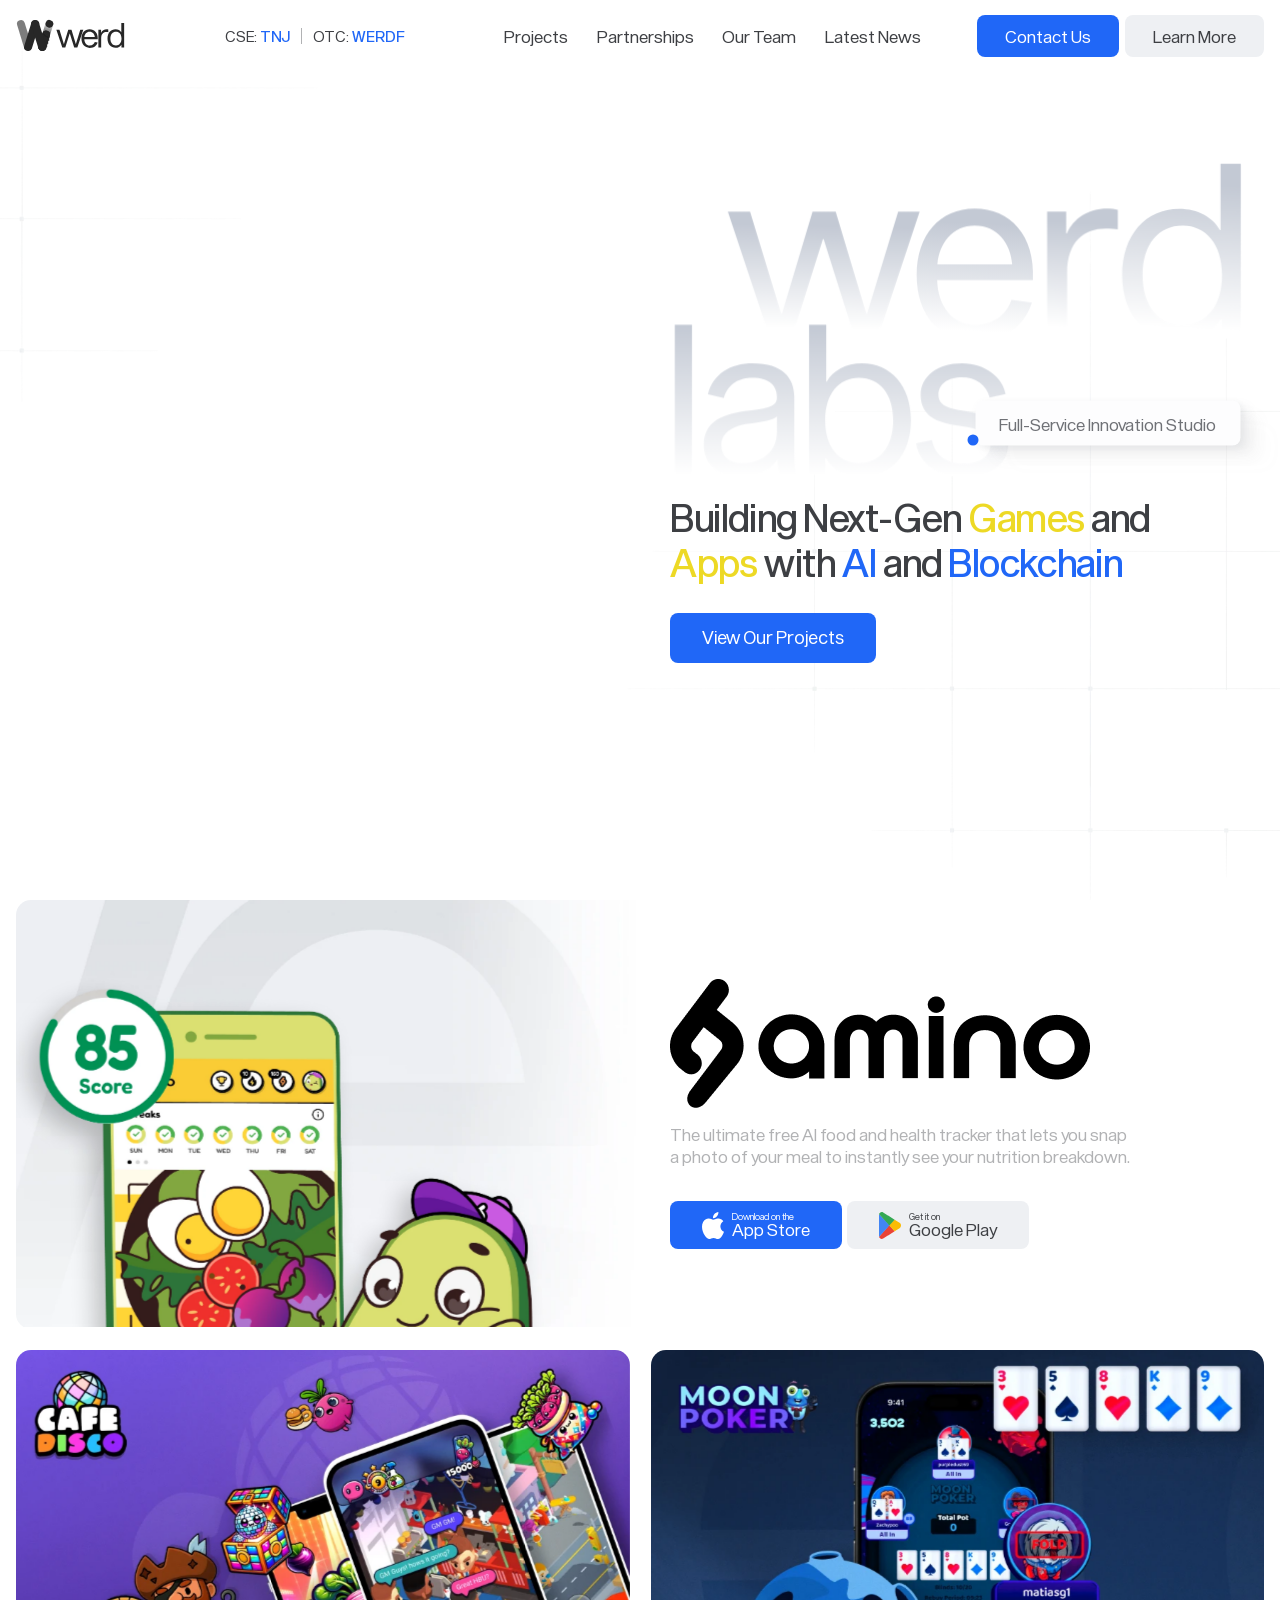
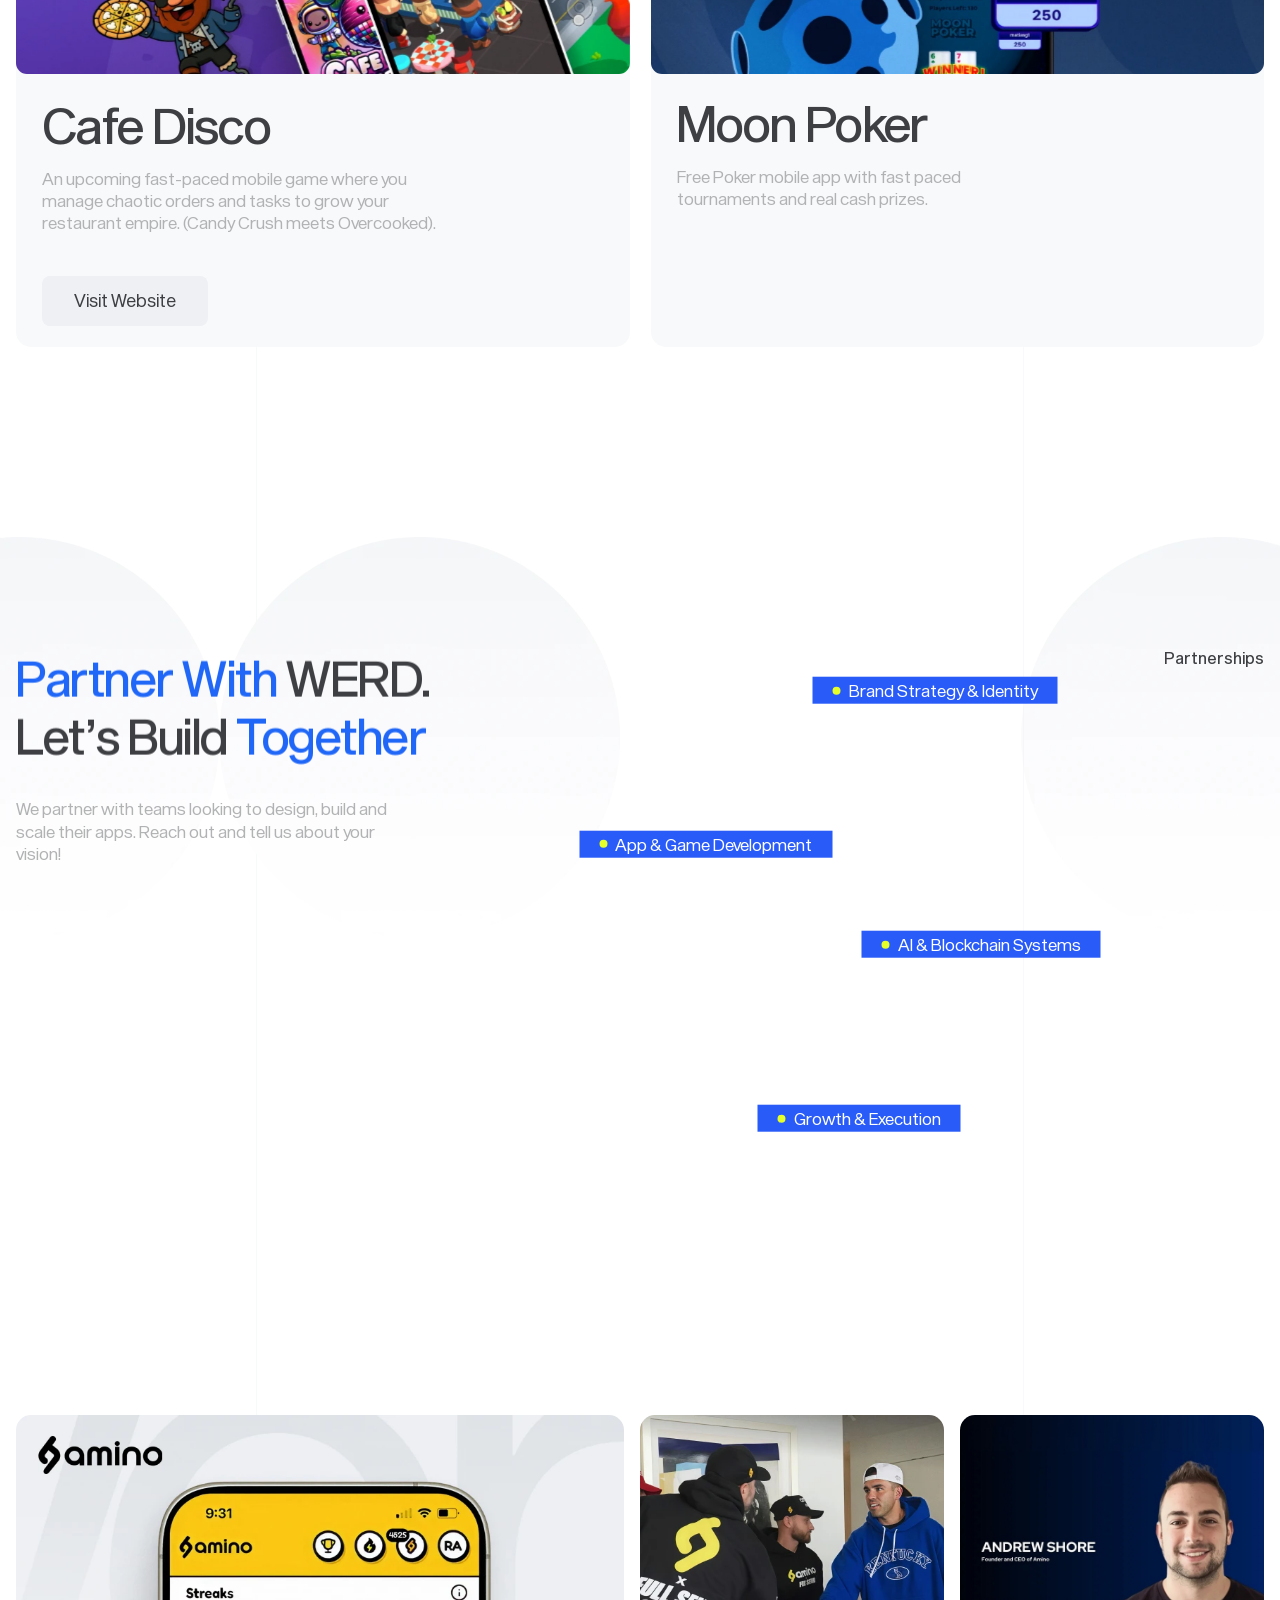
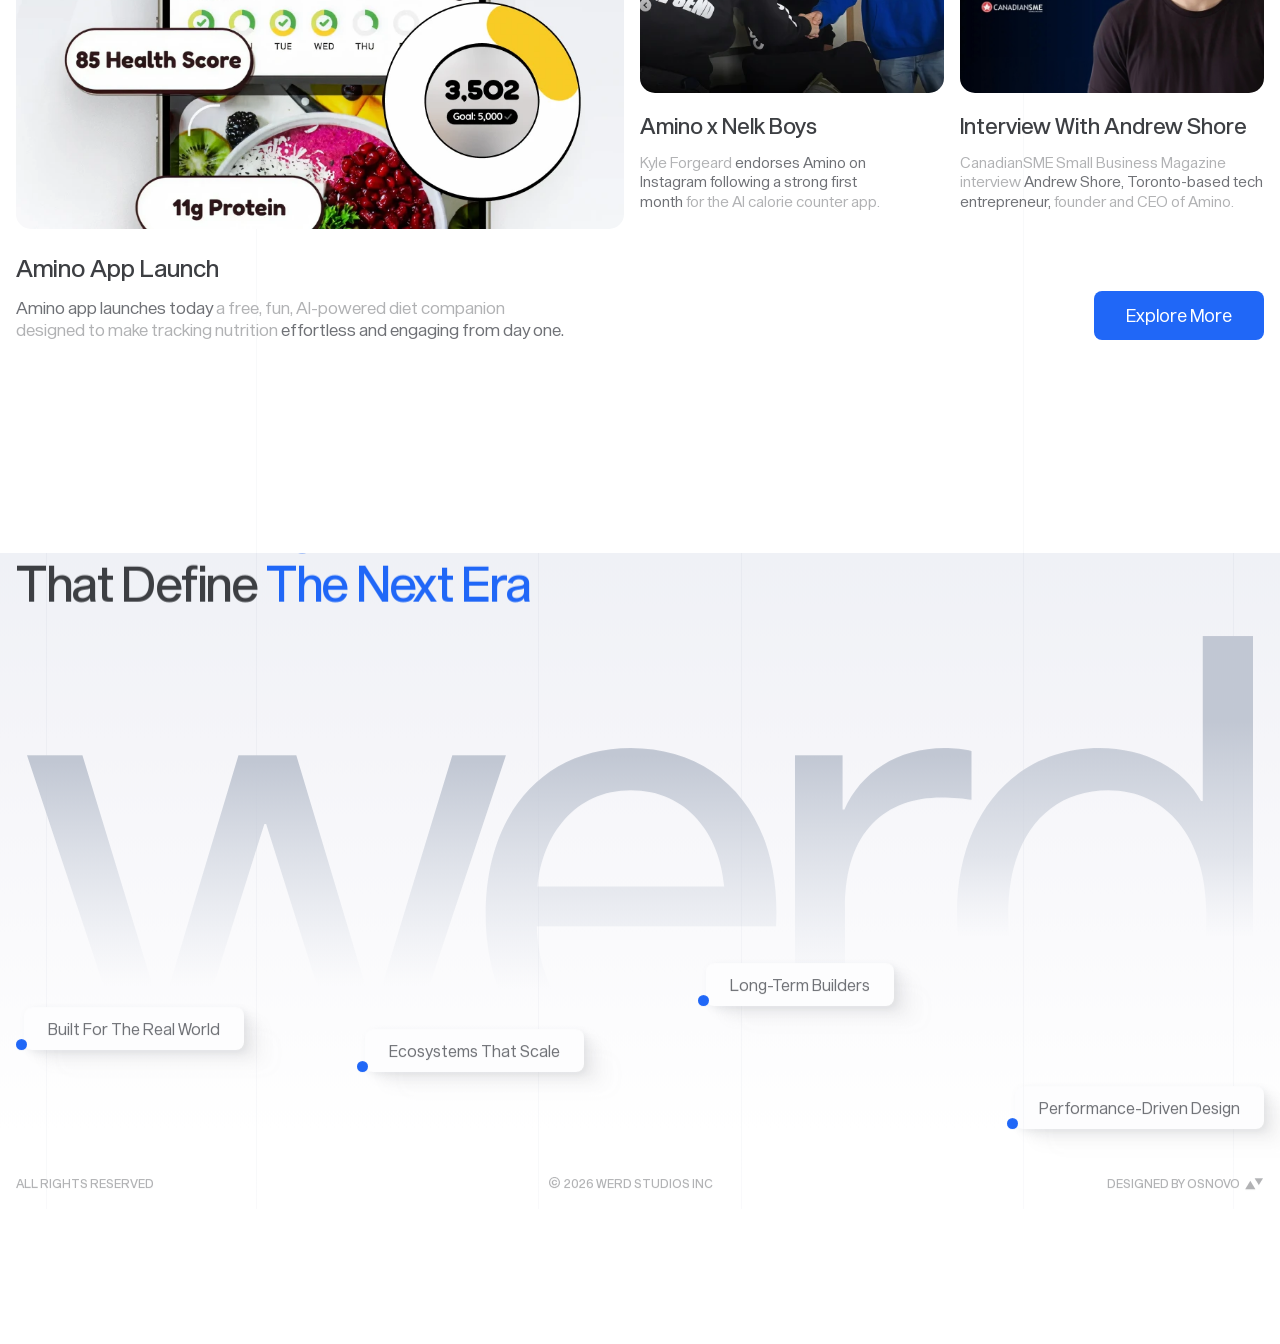
==== commit 919896ba: "feat: Reorder news articles on the homepage and add a new image for the "Interview With Andrew Shore" ====
--- a/index.html
+++ b/index.html
@@ -815,22 +815,23 @@
               data-fls-watcher-once=""
               data-fls-watcher=""
             >
-              <a href="https://canadiansme.ca/snap-scan-understand-inside-werd-labs-amino/" target="_blank" class="item-news__image" data-link-cursor-item="">
+              <a href="#" class="item-news__image" data-link-cursor-item="">
                 <picture>
                   <img
-                    alt="Interview With Andrew Shore"
-                    src="./assets/img/news-page/news-list/04.jpeg"
+                    alt="Strategic Investment in WERD"
+                    src="./assets/img/main-page/news/03-mob.webp"
                   />
                 </picture>
               </a>
               <div class="item-news__info">
                 <h3>
-                  <a href="https://canadiansme.ca/snap-scan-understand-inside-werd-labs-amino/" target="_blank">Interview With Andrew Shore</a>
+                  <a href="#" target="_blank">Strategic Investment in WERD</a>
                 </h3>
                 <p>
-                  CanadianSME Small Business Magazine interview
-                  <span>Andrew Shore, Toronto-based tech entrepreneur,</span>
-                  founder and CEO of Amino.
+                  Boba Mint
+                  <span>announces closing of strategic investment in
+                    leading</span>
+                  blockchain/crypto gaming company Werd Studios.
                 </p>
               </div>
             </article>
@@ -882,35 +883,24 @@
                   data-fls-watcher-once=""
                   data-fls-watcher=""
                 >
-                  <a href="#" class="item-news__image" data-link-cursor-item="">
+                  <a href="https://canadiansme.ca/snap-scan-understand-inside-werd-labs-amino/" target="_blank" class="item-news__image" data-link-cursor-item="">
                     <picture>
-                      <source
-                        srcset="./assets/img/main-page/news/03-large.webp"
-                        media="(min-width: 1920.98px)"
-                      />
-                      <source
-                        srcset="./assets/img/main-page/news/03-1920.webp"
-                        media="(min-width: 767.98px)"
-                      />
                       <img
-                        alt="Strategic Investment in WERD"
-                        src="./assets/img/main-page/news/03-mob.webp"
+                        alt="Interview With Andrew Shore"
+                        src="./assets/img/news-page/news-list/04-square.jpg"
                       />
                     </picture>
                   </a>
                   <div class="item-news__info">
                     <h3>
-                      <a href="#" target="_blank"
-                        >Strategic Investment in WERD</a
+                      <a href="https://canadiansme.ca/snap-scan-understand-inside-werd-labs-amino/" target="_blank"
+                        >Interview With Andrew Shore</a
                       >
                     </h3>
                     <p>
-                      Boba Mint
-                      <span
-                        >announces closing of strategic investment in
-                        leading</span
-                      >
-                      blockchain/crypto gaming company Werd Studios.
+                      CanadianSME Small Business Magazine interview
+                      <span>Andrew Shore, Toronto-based tech entrepreneur,</span>
+                      founder and CEO of Amino.
                     </p>
                   </div>
                 </article>
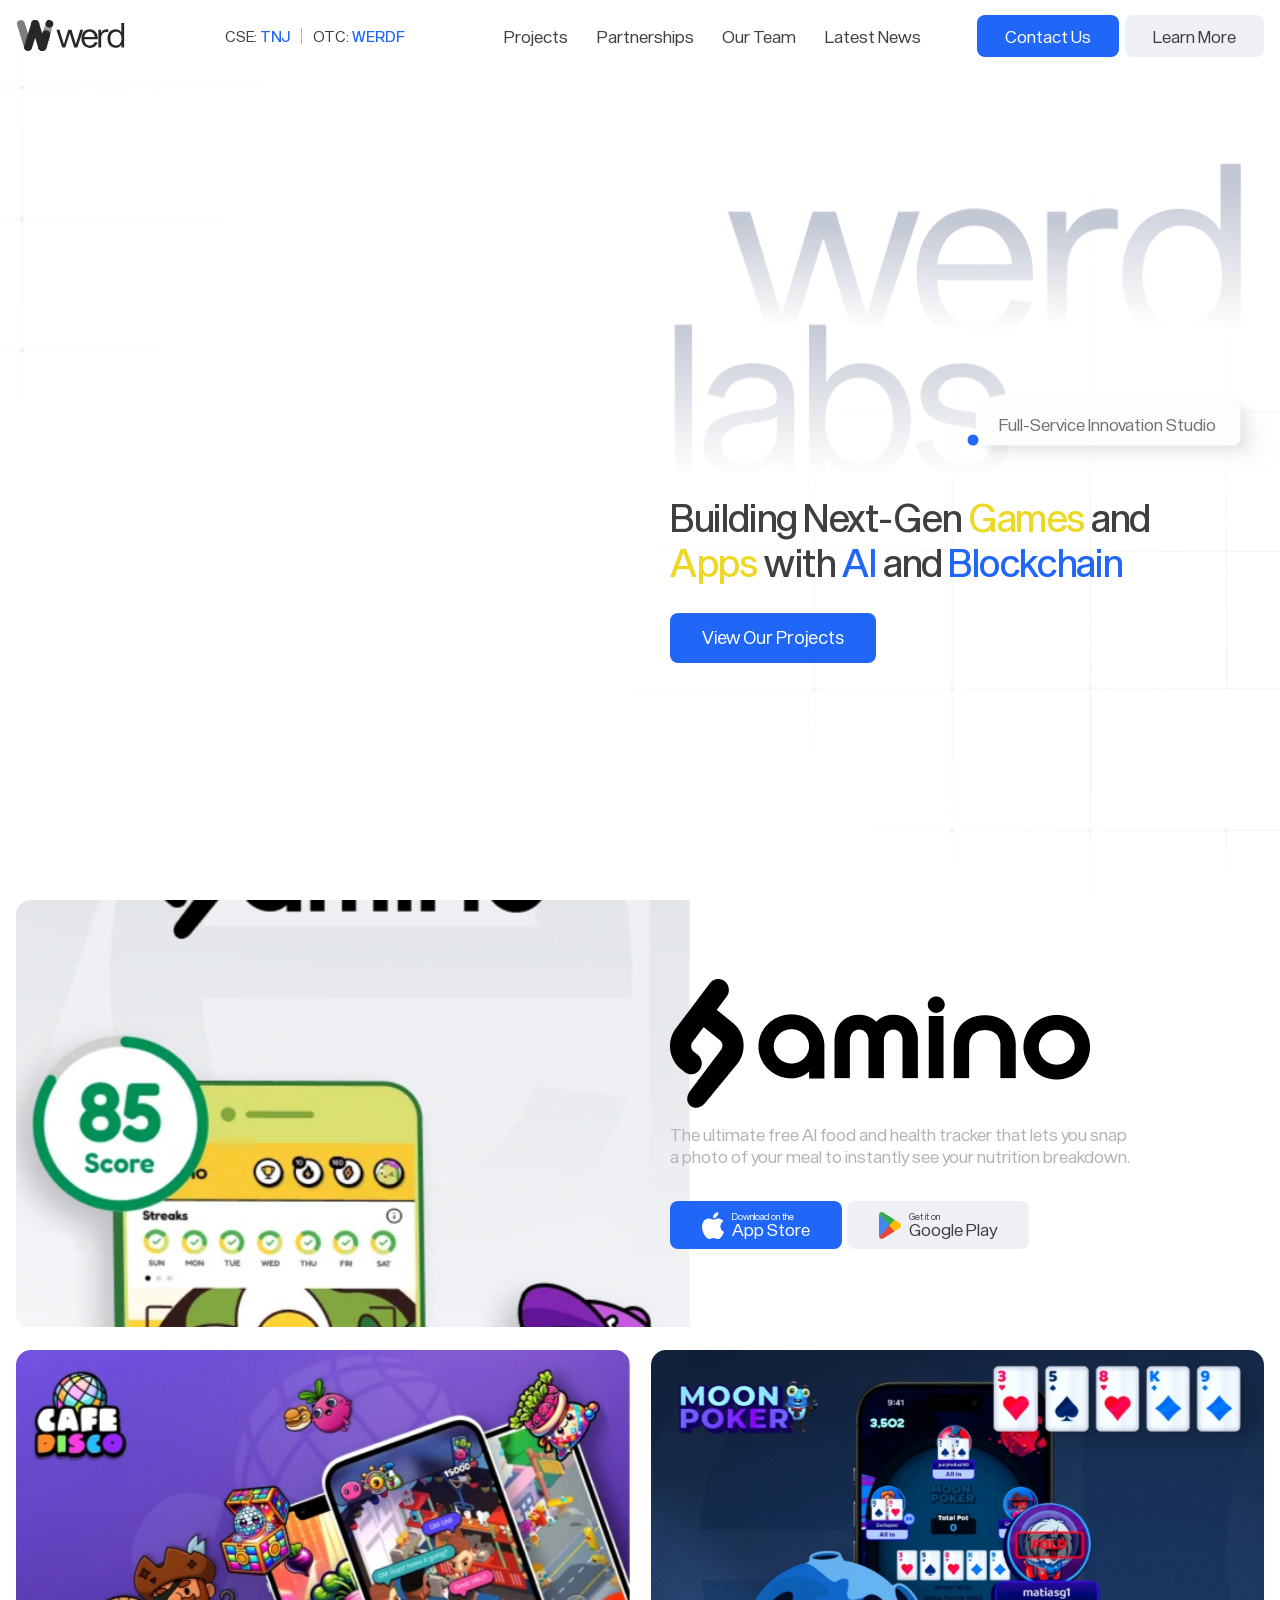
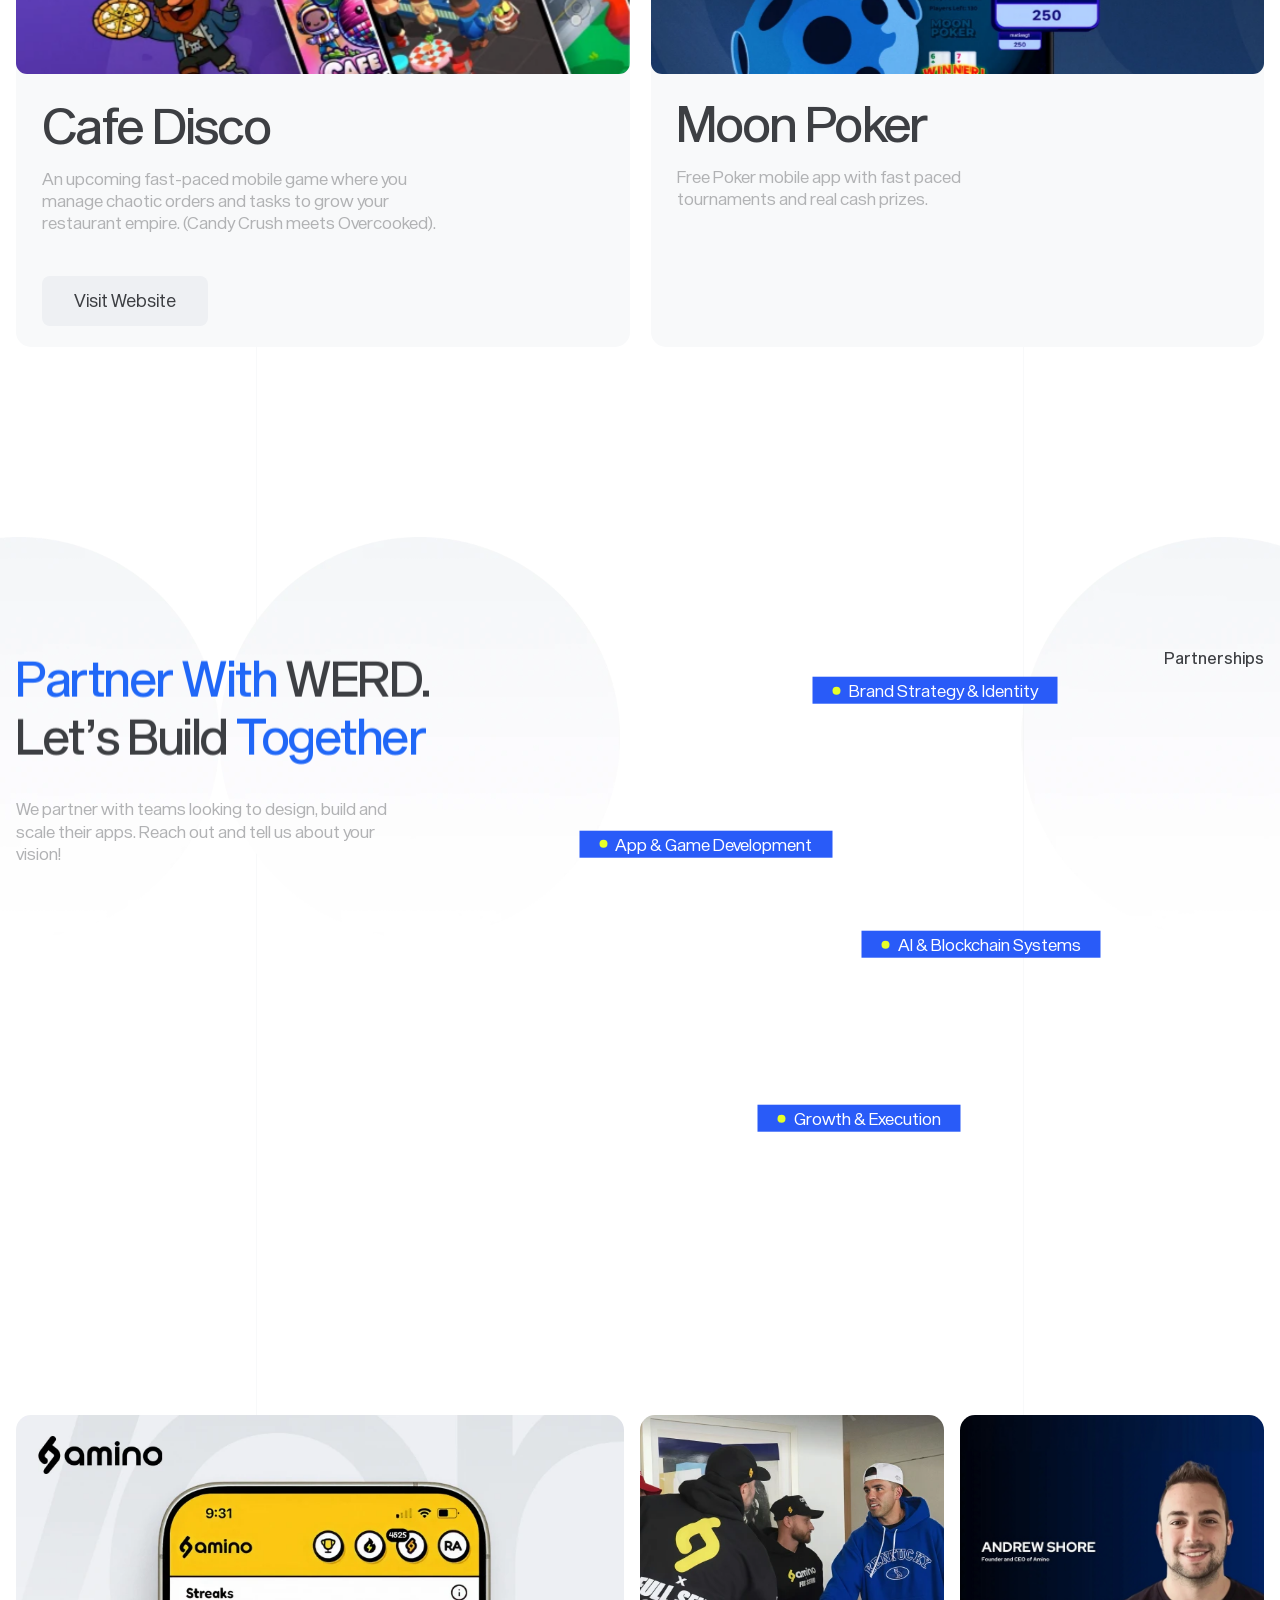
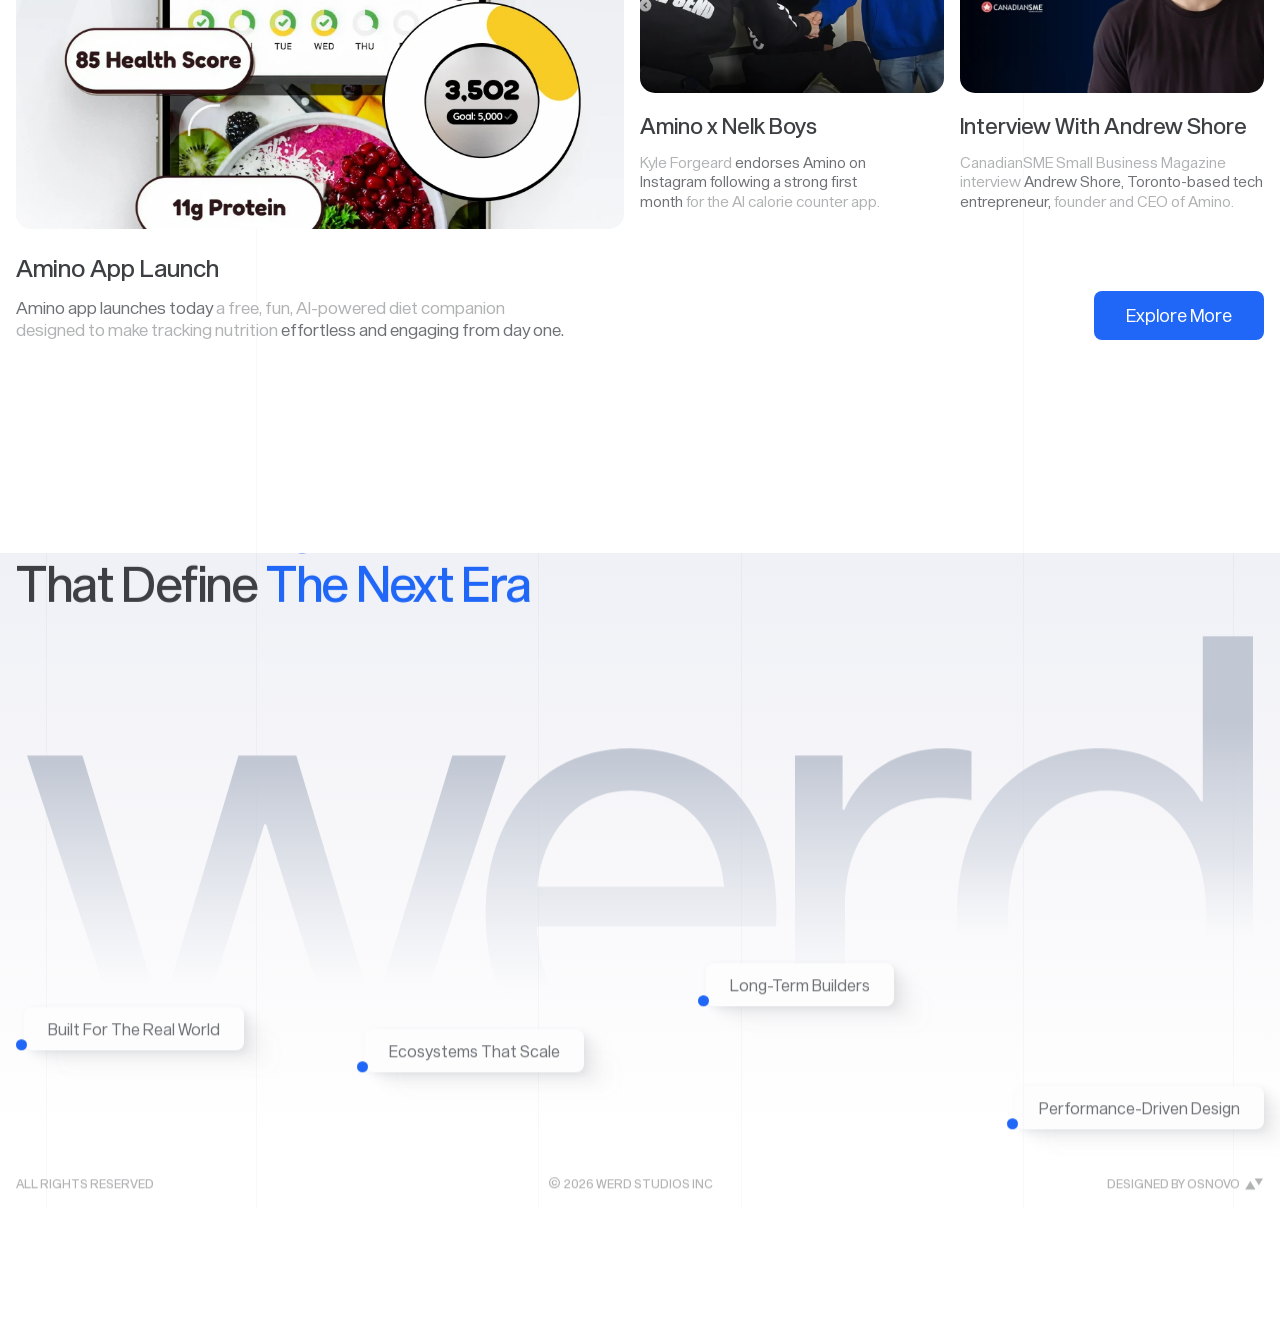
==== commit f54bc16a: "Commented out the "Scroll Ended" subtitle in the footer across `our-team.html`, `contact.html`, `ind" ====
--- a/index.html
+++ b/index.html
@@ -1248,9 +1248,9 @@
                   <span class="blue">Era</span>
                 </span>
               </h2>
-              <h3 class="footer__header-sub-title header-sub-title">
+              <!-- <h3 class="footer__header-sub-title header-sub-title">
                 Scroll Ended
-              </h3>
+              </h3> -->
             </div>
             <ul class="footer__menu">
               <li class="footer__menu-item">
